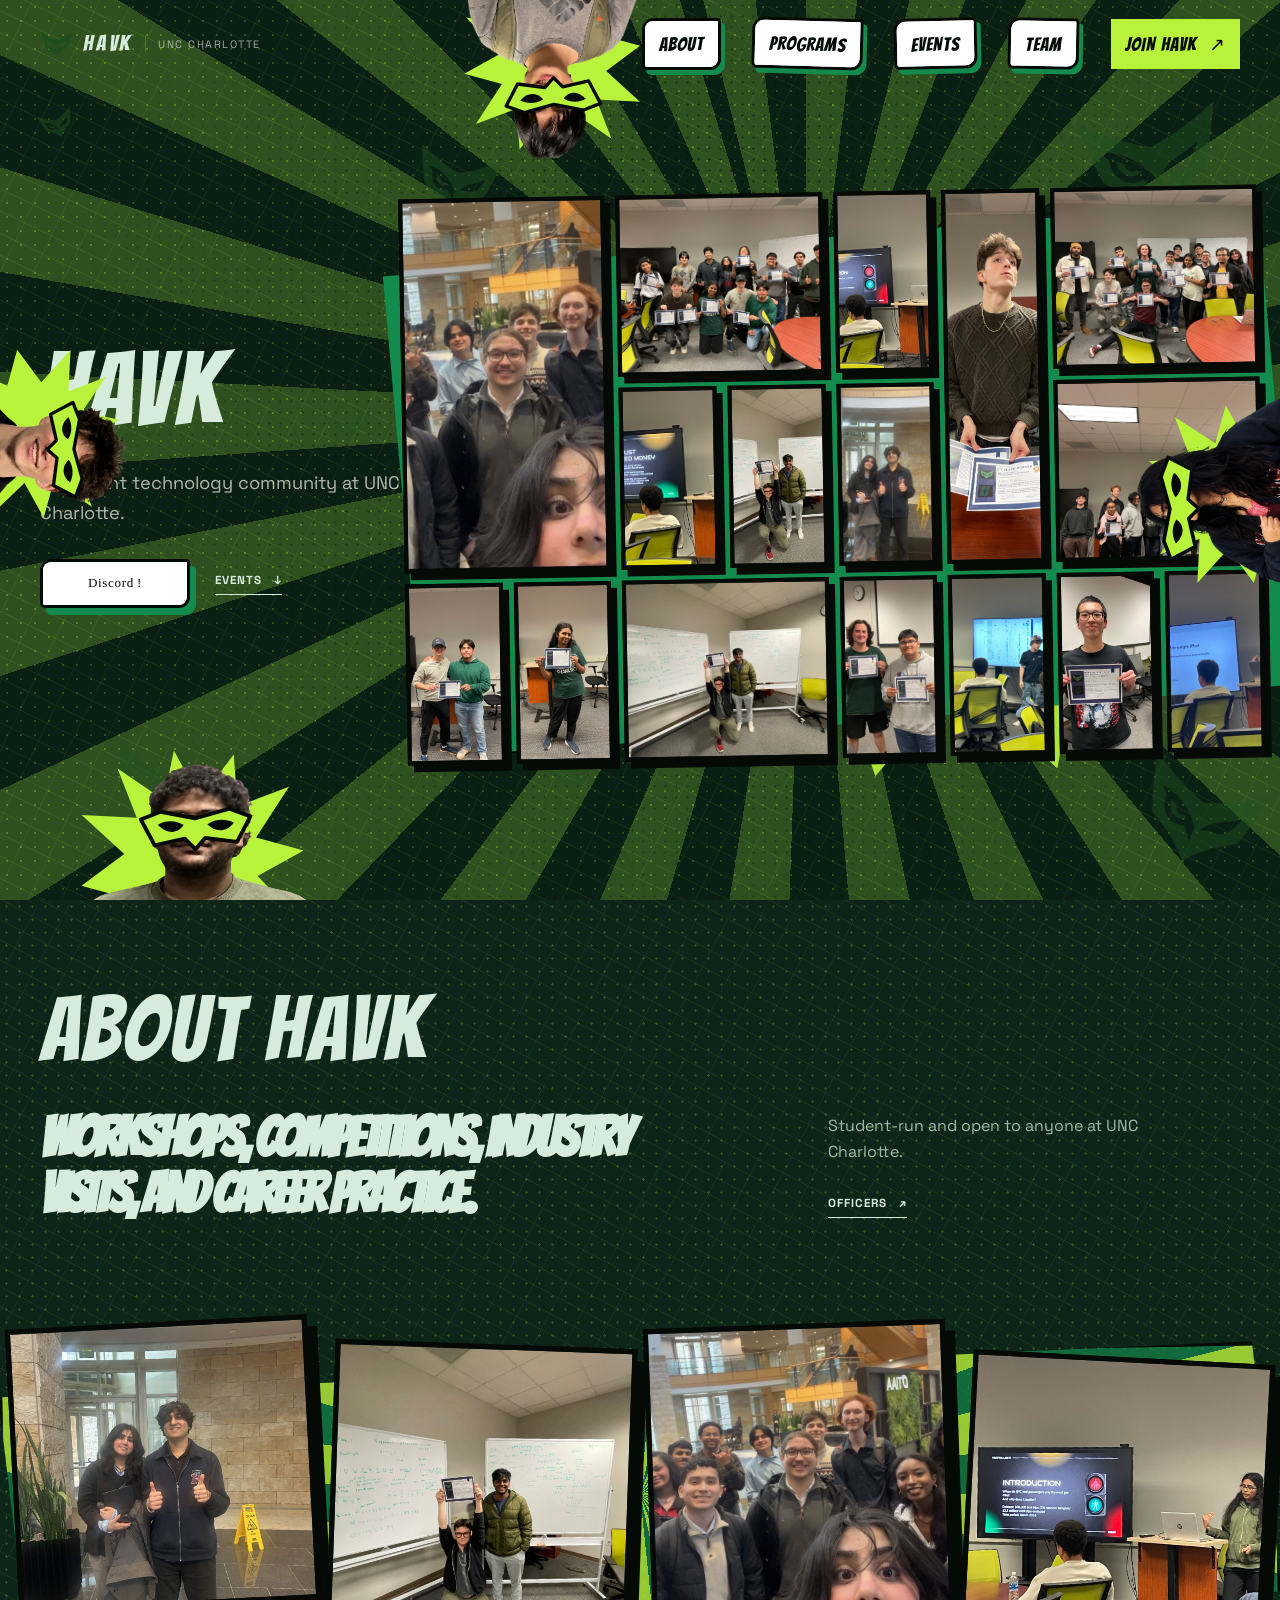
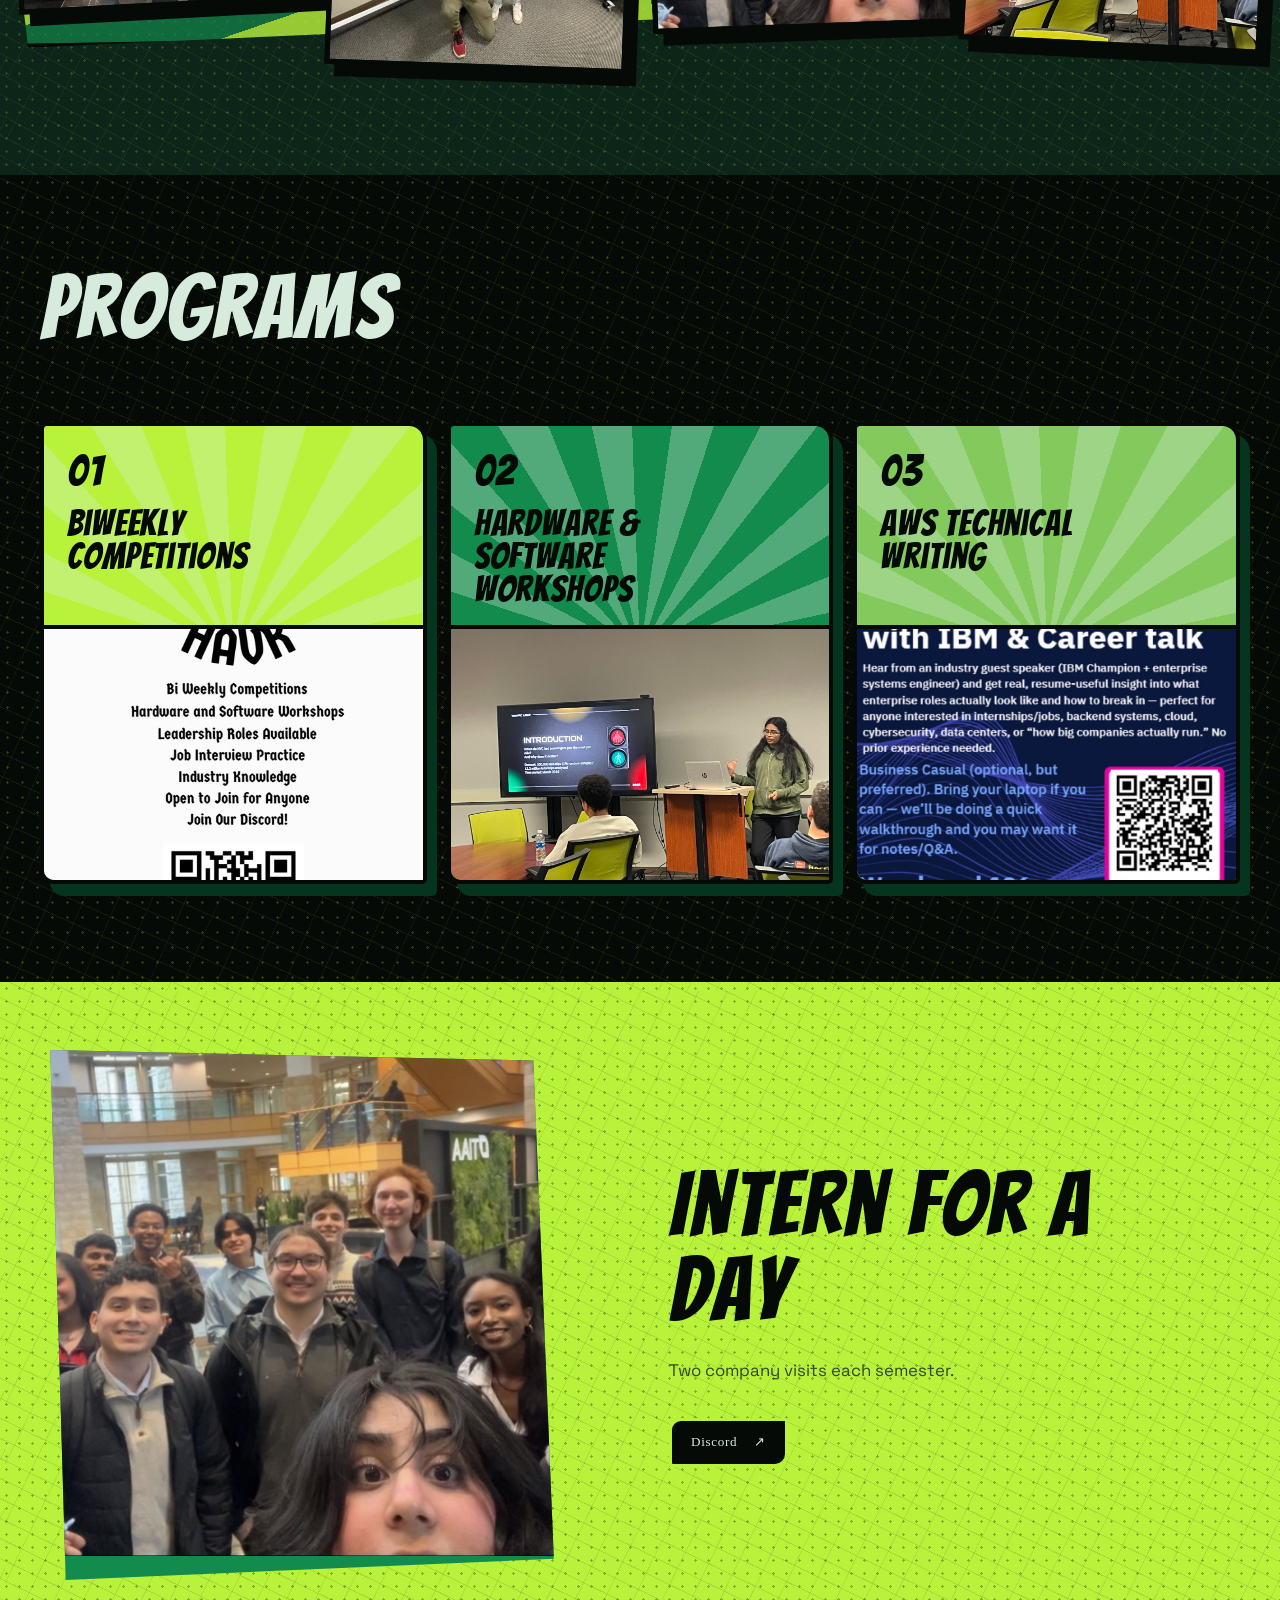
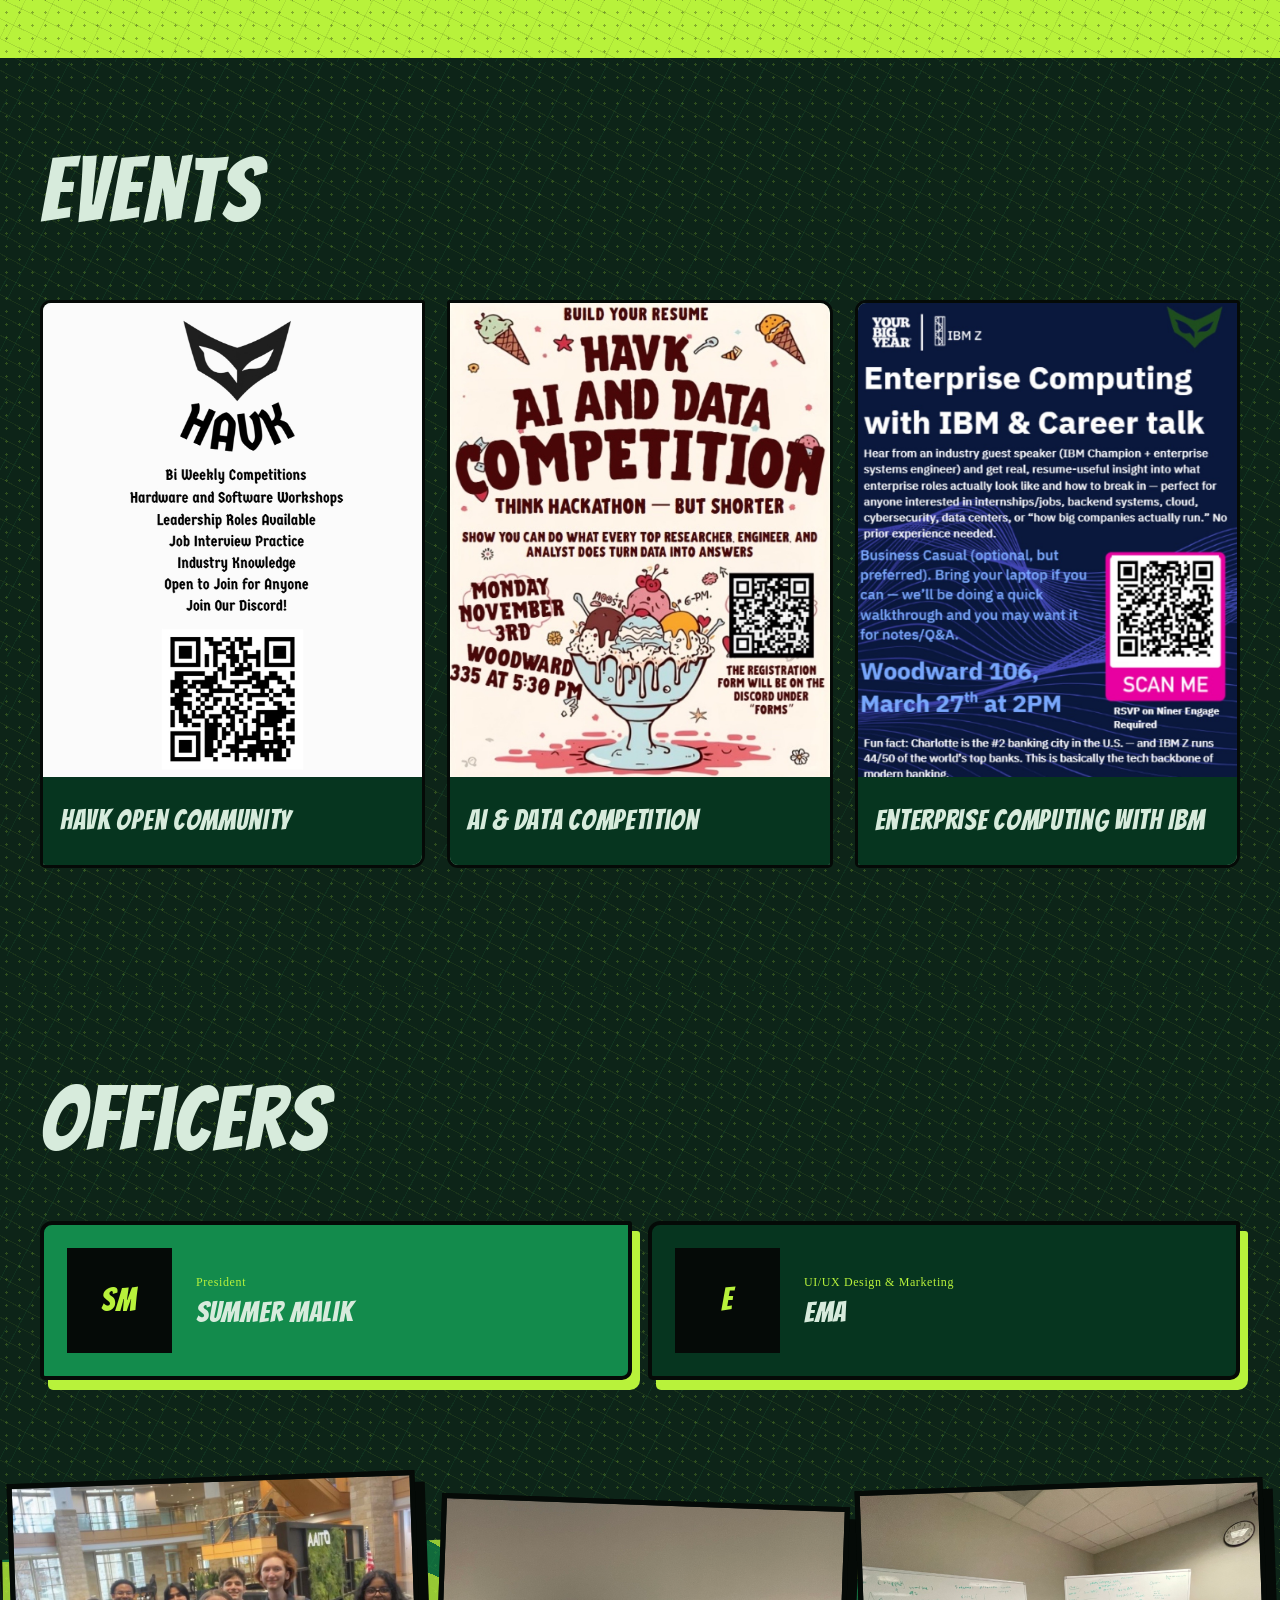
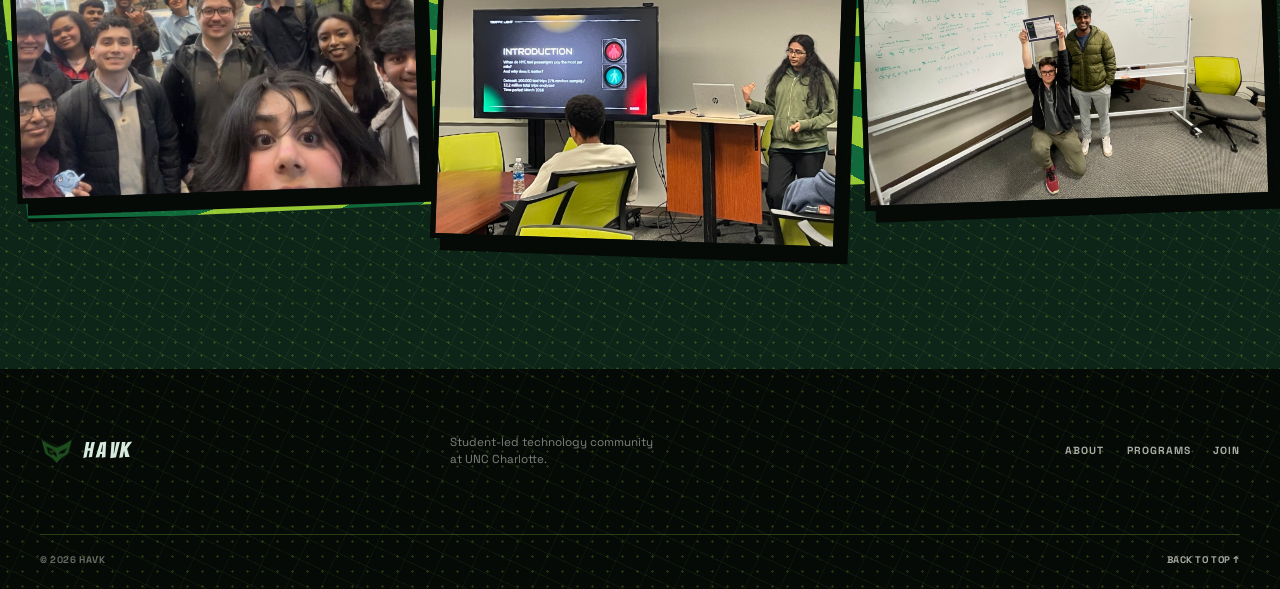
==== index.html @ ec428c15 "more styling" ====
<!doctype html>
<html lang="en">
  <head>
    <meta charset="utf-8" />
    <meta name="viewport" content="width=device-width, initial-scale=1" />
    <meta name="theme-color" content="#0a0d0b" />
    <meta http-equiv="Cache-Control" content="no-cache, no-store, must-revalidate" />
    <meta http-equiv="Pragma" content="no-cache" />
    <meta http-equiv="Expires" content="0" />
    <meta name="description" content="HAVK is a student-led technology community at UNC Charlotte." />
    <meta property="og:title" content="HAVK — UNC Charlotte" />
    <meta property="og:description" content="A student-run technology community at UNC Charlotte." />
    <meta property="og:type" content="website" />
    <title>HAVK — UNC Charlotte</title>
    <link rel="icon" type="image/png" href="assets/images/havk-mark.png" />
    <link rel="stylesheet" href="styles.css?v=20260805af" />
    <script defer src="script.js?v=20260805af"></script>
  </head>
  <body>
    <a class="skip-link" href="#main-content">Skip to content</a>

    <header class="site-header" id="top">
      <div class="shell nav-wrap">
        <a class="brand" href="#top" aria-label="HAVK home">
          <img class="brand__mark" src="assets/images/havk-mark.png" alt="" />
          <span class="brand__wordmark">HAVK</span>
          <span class="brand__school">UNC Charlotte</span>
        </a>
        <button class="menu-toggle" type="button" aria-expanded="false" aria-controls="site-nav">
          <span class="sr-only">Toggle menu</span>
          <span></span><span></span>
        </button>
        <nav class="site-nav" id="site-nav" aria-label="Primary navigation">
          <a href="#about"><span>About</span></a>
          <a href="#programs"><span>Programs</span></a>
          <a href="#field-notes"><span>Events</span></a>
          <a href="#team"><span>Team</span></a>
          <a class="nav-cta discord-link" href="https://discord.gg/rPMw3u7mkj" target="_blank" rel="noreferrer">Join HAVK <span aria-hidden="true">↗</span></a>
        </nav>
      </div>
    </header>

    <main id="main-content">
      <section class="hero section-dark">
        <div class="hero__grid" aria-hidden="true"></div>
        <div class="hero__marks" aria-hidden="true">
          <img src="assets/images/havk-mark.png" alt="" />
          <img src="assets/images/havk-mark.png" alt="" />
          <img src="assets/images/havk-mark.png" alt="" />
          <img src="assets/images/havk-mark.png" alt="" />
          <img src="assets/images/havk-mark.png" alt="" />
          <img src="assets/images/havk-mark.png" alt="" />
          <img src="assets/images/havk-mark.png" alt="" />
          <img src="assets/images/havk-mark.png" alt="" />
        </div>
        <div class="officer-peek" data-officer-peek>
          <button class="officer-peek__button" type="button" aria-expanded="false" aria-controls="cail-greeting">
            <span class="sr-only">Meet Cail</span>
            <img src="assets/officers/cail-cutout.png" alt="Cail peeking into the home page" />
            <svg class="officer-peek__mask" viewBox="0 0 180 72" aria-hidden="true">
              <path d="M5 18 36 7 89 19 143 6 175 19 153 58 104 50 88 67 72 50 25 59Z" />
              <path class="mask-eye" d="M31 27c13-7 29-6 40 2-8 12-25 15-40-2Z" />
              <path class="mask-eye" d="M108 29c12-8 29-8 41-1-12 15-30 14-41 1Z" />
            </svg>
          </button>
          <div class="officer-peek__bubble" id="cail-greeting" aria-hidden="true">
            <p>Hi im Cail<br /><strong>the Vice President</strong></p>
          </div>
        </div>
        <div class="officer-peek officer-peek--raymundo" data-officer-peek>
          <button class="officer-peek__button" type="button" aria-expanded="false" aria-controls="raymundo-greeting">
            <span class="sr-only">Meet Raymundo</span>
            <img src="assets/officers/raymundo-cutout.png" alt="Raymundo hanging upside down from the top of the home page" />
            <svg class="officer-peek__mask" viewBox="0 0 180 72" aria-hidden="true">
              <path d="M5 18 36 7 89 19 143 6 175 19 153 58 104 50 88 67 72 50 25 59Z" />
              <path class="mask-eye" d="M31 27c13-7 29-6 40 2-8 12-25 15-40-2Z" />
              <path class="mask-eye" d="M108 29c12-8 29-8 41-1-12 15-30 14-41 1Z" />
            </svg>
          </button>
          <div class="officer-peek__bubble" id="raymundo-greeting" aria-hidden="true">
            <p>Hi im Raymundo<br /><strong>the Treasurer</strong></p>
          </div>
        </div>
        <div class="officer-peek officer-peek--sanchin" data-officer-peek>
          <button class="officer-peek__button" type="button" aria-expanded="false" aria-controls="sanchin-greeting">
            <span class="sr-only">Meet Sanchin</span>
            <img src="assets/officers/sanchin-cutout.png" alt="Sanchin peeking up from the bottom of the home page" />
            <svg class="officer-peek__mask" viewBox="0 0 180 72" aria-hidden="true">
              <path d="M5 18 36 7 89 19 143 6 175 19 153 58 104 50 88 67 72 50 25 59Z" />
              <path class="mask-eye" d="M31 27c13-7 29-6 40 2-8 12-25 15-40-2Z" />
              <path class="mask-eye" d="M108 29c12-8 29-8 41-1-12 15-30 14-41 1Z" />
            </svg>
          </button>
          <div class="officer-peek__bubble" id="sanchin-greeting" aria-hidden="true">
            <p>Hi im Sanchin<br /><strong>the Executive Coordinator</strong></p>
          </div>
        </div>
        <div class="officer-peek officer-peek--summer" data-officer-peek>
          <button class="officer-peek__button" type="button" aria-expanded="false" aria-controls="summer-greeting">
            <span class="sr-only">Meet Summer</span>
            <img src="assets/officers/summer-cutout.png" alt="Summer peeking into the right side of the home page" />
            <svg class="officer-peek__mask" viewBox="0 0 180 72" aria-hidden="true">
              <path d="M5 18 36 7 89 19 143 6 175 19 153 58 104 50 88 67 72 50 25 59Z" />
              <path class="mask-eye" d="M31 27c13-7 29-6 40 2-8 12-25 15-40-2Z" />
              <path class="mask-eye" d="M108 29c12-8 29-8 41-1-12 15-30 14-41 1Z" />
            </svg>
          </button>
          <div class="officer-peek__bubble" id="summer-greeting" aria-hidden="true">
            <p>Hi im Summer<br /><strong>the President</strong></p>
          </div>
        </div>
        <div class="shell hero__inner">
          <div class="hero__copy reveal">
            <h1>HAVK</h1>
            <p class="hero__lede">A student technology community at UNC Charlotte.</p>
            <div class="hero__actions">
              <a class="button button--lime comic-discord discord-link" href="https://discord.gg/rPMw3u7mkj" target="_blank" rel="noreferrer">
                <img class="discord-impact" src="assets/ui/discord-impact.svg?v=20260805z" alt="" aria-hidden="true" />
                <span class="comic-discord__label">Discord</span><span class="comic-discord__bang" aria-hidden="true">!</span>
              </a>
              <a class="text-link text-link--light" href="#field-notes">Events <span aria-hidden="true">↓</span></a>
            </div>
          </div>
          <div class="hero__visual reveal reveal--delay">
            <div class="hero__collage">
              <figure class="collage-item"><img src="assets/images/community-lobby.jpg" alt="HAVK members gathered together in a campus lobby" /></figure>
              <figure class="collage-item"><img src="assets/images/event-winners.jpg" alt="HAVK competition winners holding their certificates" /></figure>
              <figure class="collage-item"><img src="assets/images/workshop-talk.jpg" alt="A HAVK member presenting to students in a workshop" /></figure>
              <figure class="collage-item"><img src="assets/images/event-award-cail.jpg" alt="A HAVK member holding a competition certificate" /></figure>
              <figure class="collage-item"><img src="assets/images/event-group-awards.jpg" alt="HAVK members celebrating with competition certificates" /></figure>
              <figure class="collage-item"><img src="assets/images/event-presentation.jpg" alt="A HAVK member giving a technical presentation" /></figure>
              <figure class="collage-item"><img src="assets/images/win-moment.jpg" alt="HAVK students celebrating after an activity" /></figure>
              <figure class="collage-item"><img src="assets/images/event-group-two.jpg" alt="HAVK members together after a competition" /></figure>
              <figure class="collage-item"><img src="assets/images/field-pair.jpg" alt="Two HAVK students together in a campus atrium" /></figure>
              <figure class="collage-item"><img src="assets/images/event-award-pair.jpg" alt="Two HAVK members holding an award" /></figure>
              <figure class="collage-item"><img src="assets/images/event-award-student.jpg" alt="A HAVK student holding a competition certificate" /></figure>
              <figure class="collage-item"><img src="assets/images/event-whiteboard-win.jpg" alt="HAVK members celebrating in front of workshop whiteboards" /></figure>
              <figure class="collage-item"><img src="assets/images/event-team-award.jpg" alt="Two HAVK members holding certificates" /></figure>
              <figure class="collage-item"><img src="assets/images/event-live-workshop.jpg" alt="A HAVK technical workshop in progress" /></figure>
              <figure class="collage-item"><img src="assets/images/event-certificate.jpg" alt="A HAVK member showing a competition certificate" /></figure>
              <figure class="collage-item"><img src="assets/images/event-lecture.jpg" alt="Students listening to a HAVK presentation" /></figure>
            </div>
          </div>
        </div>
      </section>

      <section class="about section-paper" id="about">
        <div class="shell">
          <div class="section-heading reveal">
            <h2>About HAVK</h2>
          </div>
          <div class="about__body">
            <div class="about__statement reveal">
              <p class="display-copy">Workshops, competitions, industry visits, and career practice.</p>
            </div>
            <div class="about__copy reveal reveal--delay">
              <p id="about-description">Student-run and open to anyone at UNC Charlotte.</p>
              <a class="text-link" href="#team">Officers <span aria-hidden="true">↗</span></a>
            </div>
          </div>
          <div class="section-collage section-collage--about">
            <figure><img src="assets/images/field-pair.jpg" alt="Two students together in a campus atrium" loading="lazy" /></figure>
            <figure><img src="assets/images/win-moment.jpg" alt="HAVK students celebrating after an activity" loading="lazy" /></figure>
            <figure><img src="assets/images/community-lobby.jpg" alt="HAVK members gathered together on campus" loading="lazy" /></figure>
            <figure><img src="assets/images/workshop-talk.jpg" alt="A HAVK member presenting during a workshop" loading="lazy" /></figure>
          </div>
        </div>
      </section>

      <section class="programs section-dark" id="programs">
        <div class="shell">
          <div class="programs__top reveal">
            <div>
              <h2>Programs</h2>
            </div>
          </div>
          <div class="program-list" id="program-list"></div>
        </div>
      </section>

      <section class="intern section-lime" id="intern-for-a-day">
        <div class="shell intern__grid">
          <div class="intern__image reveal">
            <img src="assets/images/community-lobby.jpg" alt="HAVK members gathered together in a campus lobby" loading="lazy" />
          </div>
          <div class="intern__copy reveal reveal--delay">
            <h2>Intern for a Day</h2>
            <p>Two company visits each semester.</p>
            <a class="button button--ink discord-link" href="https://discord.gg/rPMw3u7mkj" target="_blank" rel="noreferrer">Discord <span aria-hidden="true">↗</span></a>
          </div>
        </div>
      </section>

      <section class="field-notes section-paper" id="field-notes">
        <div class="shell">
          <div class="section-heading section-heading--split reveal">
            <div>
              <h2>Events</h2>
            </div>
          </div>
          <div class="event-scroller reveal" id="event-list" aria-live="polite"></div>
        </div>
      </section>

      <section class="team section-paper" id="team">
        <div class="shell">
          <div class="team__heading reveal">
            <div>
              <h2>Officers</h2>
            </div>
          </div>
          <div class="team-grid" id="team-grid"></div>
          <div class="section-collage section-collage--team">
            <figure><img src="assets/images/community-lobby.jpg" alt="HAVK members together on campus" loading="lazy" /></figure>
            <figure><img src="assets/images/workshop-talk.jpg" alt="A HAVK workshop presentation" loading="lazy" /></figure>
            <figure><img src="assets/images/win-moment.jpg" alt="HAVK students celebrating together" loading="lazy" /></figure>
          </div>
        </div>
      </section>

    </main>

    <footer class="site-footer">
      <div class="shell footer__top">
        <a class="brand brand--footer" href="#top" aria-label="HAVK home">
          <img class="brand__mark" src="assets/images/havk-mark.png" alt="" />
          <span class="brand__wordmark">HAVK</span>
        </a>
        <p>Student-led technology community<br />at UNC Charlotte.</p>
        <div class="footer__links">
          <a href="#about">About</a><a href="#programs">Programs</a><a class="discord-link" href="https://discord.gg/rPMw3u7mkj" target="_blank" rel="noreferrer">Join</a>
        </div>
      </div>
      <div class="shell footer__bottom"><span>© <span id="current-year"></span> HAVK</span><a href="#top">Back to top ↑</a></div>
    </footer>

    <noscript><div class="noscript-note">HAVK’s page needs JavaScript for the editable event and team content. Please enable it to see the full site.</div></noscript>
  </body>
</html>
---- styles.css ----
@import url('https://fonts.googleapis.com/css2?family=Bangers&family=Permanent+Marker&family=Space+Grotesk:wght@400;500;600;700&display=swap');

:root {
  --ink: #050a07;
  --ink-soft: #0b1710;
  --paper: #d7ebdc;
  --paper-deep: #79a989;
  --lime: #b8f23b;
  --lime-bright: #d5ff66;
  --coral: #38d677;
  --sky: #167647;
  --green: #138b4c;
  --green-deep: #06351f;
  --muted: #91af99;
  --line-dark: rgba(184, 242, 59, 0.22);
  --line-light: rgba(5, 10, 7, 0.34);
  --shell: min(1200px, calc(100% - 80px));
  --radius: 2px;
  --display: "Bangers", Impact, "Arial Black", sans-serif;
  --comic: "Permanent Marker", "Comic Sans MS", cursive;
  --body: "Space Grotesk", Inter, ui-sans-serif, system-ui, -apple-system, BlinkMacSystemFont, "Segoe UI", sans-serif;
}

* { box-sizing: border-box; }
html { scroll-behavior: smooth; }
body { margin: 0; background: var(--ink); color: var(--paper); font-family: var(--body); line-height: 1.5; overflow-x: hidden; }
body:has(dialog[open]) { overflow: hidden; }
img { display: block; max-width: 100%; }
a { color: inherit; text-decoration: none; }
button { color: inherit; font: inherit; }
.shell { width: var(--shell); max-width: 1200px; margin-inline: auto; }
.sr-only { position: absolute; width: 1px; height: 1px; padding: 0; margin: -1px; overflow: hidden; clip: rect(0, 0, 0, 0); white-space: nowrap; border: 0; }
.skip-link { position: fixed; left: 18px; top: -80px; z-index: 100; padding: 10px 14px; color: var(--ink); background: var(--lime); font-weight: 800; transition: top .2s ease; }
.skip-link:focus { top: 18px; }

.site-header { position: absolute; z-index: 10; inset: 0 0 auto; color: var(--paper); }
.nav-wrap { min-height: 88px; display: flex; align-items: center; justify-content: space-between; border-bottom: 0; }
.brand { display: inline-flex; align-items: center; gap: 10px; min-width: 220px; }
.brand__mark { width: 33px; height: 29px; object-fit: contain; }
.brand__wordmark { font: 400 1.35rem/1 var(--display); letter-spacing: .13em; }
.brand__school { margin-left: 3px; padding-left: 12px; border-left: 1px solid var(--line-dark); color: rgba(242, 240, 232, .65); font-size: .67rem; letter-spacing: .14em; text-transform: uppercase; }
.site-nav { display: flex; align-items: center; gap: 31px; font-family: var(--display); font-size: 1.18rem; font-weight: 400; letter-spacing: .055em; text-transform: uppercase; }
.site-nav a { position: relative; color: var(--ink); transition: transform .2s ease, background .2s ease; }
.site-nav a:not(.nav-cta) { isolation: isolate; overflow: visible; padding: 9px 14px 8px; border: 3px solid var(--ink); border-radius: 12px 4px 11px 5px; background: #fff; box-shadow: 4px 5px 0 var(--green); }
.site-nav a:not(.nav-cta)::before { position: absolute; z-index: 0; content: ""; width: 178px; aspect-ratio: 360 / 210; top: 50%; left: 50%; background: url("assets/ui/discord-impact.svg") center / contain no-repeat; opacity: 0; pointer-events: none; transform: translate(-50%, -50%) rotate(-4deg) scale(.52); transition: opacity .07s ease, transform .18s cubic-bezier(.12, .9, .18, 1.18); }
.site-nav a:not(.nav-cta)::after { position: absolute; z-index: 1; content: ""; inset: 0; border-radius: 8px 1px 9px 2px; background: #fff; transition: background .1s ease; }
.site-nav a:not(.nav-cta) > span { position: relative; z-index: 2; }
.site-nav a:nth-child(2) { transform: rotate(1.5deg); }
.site-nav a:nth-child(3) { transform: rotate(-1.3deg); }
.site-nav a:nth-child(4) { transform: rotate(1deg); }
.site-nav a:not(.nav-cta):hover, .site-nav a:not(.nav-cta):focus-visible { color: var(--ink); background: transparent; box-shadow: none; transform: translateY(-3px) rotate(-1deg); }
.site-nav a:not(.nav-cta):hover::before, .site-nav a:not(.nav-cta):focus-visible::before { opacity: 1; transform: translate(-50%, -50%) rotate(-1deg) scale(1); }
.site-nav a:not(.nav-cta):hover::after, .site-nav a:not(.nav-cta):focus-visible::after { background: #fff9d2; }
.nav-cta { display: inline-flex; gap: 12px; align-items: center; padding: 11px 14px !important; color: var(--ink) !important; background: var(--lime); }
.nav-cta:hover, .nav-cta:focus-visible { background: var(--lime-bright); }
.menu-toggle { display: none; border: 0; background: transparent; cursor: pointer; padding: 10px 0 10px 10px; }
.menu-toggle span:not(.sr-only) { display: block; width: 26px; height: 2px; margin: 6px 0; background: var(--paper); transition: transform .2s ease; }
.menu-toggle[aria-expanded="true"] span:nth-last-child(2) { transform: translateY(4px) rotate(45deg); }
.menu-toggle[aria-expanded="true"] span:last-child { transform: translateY(-4px) rotate(-45deg); }

.section-dark, .section-ink { color: var(--paper); background-color: var(--ink); background-image: repeating-linear-gradient(24deg, transparent 0 20px, rgba(184, 242, 59, .075) 20px 21px), repeating-linear-gradient(114deg, transparent 0 30px, rgba(184, 242, 59, .055) 30px 31px), radial-gradient(rgba(184, 242, 59, .22) 1.15px, transparent 1.3px); background-size: auto, auto, 15px 15px; }
.section-paper { color: var(--paper); background-color: #0d2418; background-image: repeating-linear-gradient(28deg, transparent 0 17px, rgba(184, 242, 59, .07) 17px 18px), repeating-linear-gradient(118deg, transparent 0 27px, rgba(56, 214, 119, .075) 27px 28px), radial-gradient(rgba(184, 242, 59, .2) 1.1px, transparent 1.25px); background-size: auto, auto, 13px 13px; background-position: 0 0, 7px 4px, 0 0; }
.section-lime { color: var(--ink); background-color: var(--lime); background-image: repeating-linear-gradient(26deg, transparent 0 17px, rgba(5, 10, 7, .105) 17px 18px), repeating-linear-gradient(116deg, transparent 0 25px, rgba(5, 10, 7, .08) 25px 26px), radial-gradient(rgba(5, 10, 7, .3) 1.1px, transparent 1.3px); background-size: auto, auto, 13px 13px; background-position: 0 0, 5px 9px, 0 0; }
.section-green { color: var(--paper); background-color: var(--green-deep); background-image: repeating-linear-gradient(22deg, transparent 0 19px, rgba(184, 242, 59, .08) 19px 20px), repeating-linear-gradient(112deg, transparent 0 29px, rgba(184, 242, 59, .06) 29px 30px), radial-gradient(rgba(184, 242, 59, .23) 1.1px, transparent 1.25px); background-size: auto, auto, 14px 14px; }
.eyebrow { display: flex; align-items: center; gap: 11px; margin: 0 0 24px; color: var(--lime); font-size: .67rem; font-weight: 850; letter-spacing: .15em; line-height: 1.2; text-transform: uppercase; }
.eyebrow { font-family: var(--comic); font-size: .78rem; font-weight: 400; letter-spacing: .05em; text-transform: none; }
.eyebrow--dark { color: var(--green); }
.eyebrow__line { display: block; width: 27px; height: 1px; background: currentColor; }
h1, h2, h3, p { margin-top: 0; }
h1, h2 { font-family: var(--display); font-weight: 400; letter-spacing: .025em; line-height: .94; }
h1 { max-width: 740px; margin-bottom: 30px; font-size: clamp(3.5rem, 8vw, 7.75rem); }
h2 { margin-bottom: 28px; font-size: clamp(3.1rem, 7vw, 6.4rem); }
h1 span, h1 em, h2 em { color: var(--lime); font-style: normal; }
.section-paper h2 em, .intern h2 em, .section-lime h2 em { color: var(--lime); }
.text-link { display: inline-flex; align-items: center; gap: 12px; border-bottom: 1px solid currentColor; padding-bottom: 4px; font-size: .73rem; font-weight: 850; letter-spacing: .085em; text-transform: uppercase; transition: gap .2s ease; }
.text-link:hover, .text-link:focus-visible { gap: 17px; }
.text-link--light { color: var(--paper); }
.button { display: inline-flex; align-items: center; justify-content: center; gap: 17px; min-height: 49px; padding: 0 19px; border: 3px solid var(--ink); border-radius: 12px 3px 13px 4px; font-family: var(--comic); font-size: .82rem; font-weight: 400; letter-spacing: .05em; text-transform: none; transition: transform .2s ease, background .2s ease, color .2s ease; }
.button:hover, .button:focus-visible { transform: translateY(-3px); }
.button--lime { color: var(--ink); background: var(--lime); }
.button--lime:hover, .button--lime:focus-visible { background: var(--lime-bright); }
.button--ink { border-color: var(--lime); color: var(--paper); background: var(--ink); }
.button--ink:hover, .button--ink:focus-visible { background: var(--green-deep); }
.comic-discord { position: relative; z-index: 0; min-width: 150px; gap: 5px; overflow: visible; border-radius: 12px 4px 11px 5px; background: #fff; box-shadow: 6px 7px 0 var(--green); isolation: isolate; }
.comic-discord::after { position: absolute; z-index: 1; content: ""; inset: 0; border-radius: 8px 1px 9px 2px; background: #fff; opacity: 1; transition: opacity .08s ease; }
.comic-discord:hover, .comic-discord:focus-visible { border-color: transparent; color: #fff25a; background: transparent; box-shadow: none; }
.comic-discord:hover::after, .comic-discord:focus-visible::after { opacity: 0; }
.comic-discord > span:not(.discord-impact) { position: relative; z-index: 2; transition: color .1s ease, text-shadow .1s ease, transform .16s ease; }
.comic-discord__label, .comic-discord__bang { font-family: inherit; font-size: inherit; letter-spacing: inherit; }
.comic-discord__bang { margin-left: -2px; }
.comic-discord:hover > span:not(.discord-impact), .comic-discord:focus-visible > span:not(.discord-impact) { color: #fff25a; text-shadow: 3px 2px 0 #31dce9, -3px -2px 0 #ff3f9e, 1px 1px 0 #07100a; transform: rotate(-2deg) scale(1.08); -webkit-text-stroke: .45px #07100a; }
.comic-discord:hover .comic-discord__label, .comic-discord:focus-visible .comic-discord__label { position: absolute; z-index: 3; width: max-content; top: 50%; left: 50%; font-family: var(--display); font-size: 4rem; letter-spacing: .015em; line-height: .7; text-shadow: 7px 5px 0 #31dce9, -7px -5px 0 #ff3f9e, 4px 4px 0 #07100a; transform: translate(-50%, -50%) rotate(-3deg); -webkit-text-stroke: 1.25px #07100a; }
.comic-discord:hover .comic-discord__label::after, .comic-discord:focus-visible .comic-discord__label::after { content: "!"; }
.hero .comic-discord:hover .comic-discord__label, .hero .comic-discord:focus-visible .comic-discord__label { font-size: 7rem; }
.comic-discord:hover .comic-discord__bang, .comic-discord:focus-visible .comic-discord__bang { opacity: 0; transform: none; }
.discord-impact { position: absolute; z-index: 0; width: 326px; max-width: none; height: auto; top: 50%; left: 50%; opacity: 0; pointer-events: none; transform: translate(-50%, -50%) rotate(-3deg) scale(.58); transition: opacity .07s ease, transform .22s cubic-bezier(.12, .9, .18, 1.18); }
.comic-discord:hover .discord-impact, .comic-discord:focus-visible .discord-impact { opacity: 1; transform: translate(-50%, -50%) rotate(-1deg) scale(1); }

.comic-bubble { position: relative; display: inline-flex; flex-direction: column; gap: 2px; padding: 19px 24px 21px; border: 4px solid var(--ink); border-radius: 48% 52% 47% 53%; color: var(--ink); background: var(--lime); box-shadow: 7px 8px 0 var(--ink); font-family: var(--display); line-height: .92; transform: rotate(5deg); }
.comic-bubble::before { position: absolute; content: ""; inset: 5px; border: 1px solid rgba(10, 13, 11, .22); border-radius: inherit; pointer-events: none; }
.comic-bubble::after { position: absolute; content: ""; width: 23px; height: 24px; bottom: -14px; left: 28px; border-right: 4px solid var(--ink); border-bottom: 4px solid var(--ink); background: var(--lime); transform: skew(-16deg) rotate(35deg); }
.comic-bubble span { position: relative; z-index: 1; font-size: .78rem; letter-spacing: .035em; }
.comic-bubble strong { position: relative; z-index: 1; color: var(--coral); font-size: 1.65rem; letter-spacing: .035em; }
.comic-bubble--hero { position: absolute; z-index: 4; right: 3%; bottom: 61px; width: 182px; animation: bubble-float 5.4s ease-in-out infinite; }
.comic-bubble--hero strong { color: var(--coral); }
.comic-bubble--small { margin: 0 0 28px; padding: 13px 19px 17px; border-width: 3px; box-shadow: 5px 6px 0 var(--ink); transform: rotate(-4deg); }
.comic-bubble--small::after { width: 16px; height: 17px; border-width: 3px; bottom: -11px; left: 22px; }
.comic-bubble--small span { font-family: var(--comic); font-size: .72rem; letter-spacing: .03em; }
.comic-bubble--small strong { font-size: 1.32rem; }
.comic-bubble--join { margin: 9px 0 0 20px; padding: 13px 22px 16px; border-width: 3px; box-shadow: 5px 6px 0 var(--lime); transform: rotate(-6deg); animation: bubble-float-small 4.8s ease-in-out 1s infinite; }
.comic-bubble--join::after { width: 17px; height: 18px; border-width: 3px; bottom: -11px; left: 28px; }
.comic-bubble--join span { font-family: var(--comic); font-size: .7rem; }
.comic-bubble--join strong { color: var(--ink); font-size: 1.4rem; }
@keyframes bubble-float { 0%, 100% { transform: rotate(5deg) translateY(0); } 50% { transform: rotate(2deg) translateY(-6px); } }
@keyframes bubble-float-small { 0%, 100% { transform: rotate(-6deg) translateY(0); } 50% { transform: rotate(-2deg) translateY(-5px); } }

.hero { position: relative; min-height: min(900px, 100vh); padding: 150px 0 78px; overflow: hidden; background-color: #0c2718; background-image: repeating-conic-gradient(from -14deg at 63% 46%, rgba(184, 242, 59, .2) 0 7deg, rgba(5, 10, 7, .26) 7deg 14deg), repeating-linear-gradient(26deg, transparent 0 19px, rgba(184, 242, 59, .09) 19px 20px), repeating-linear-gradient(116deg, transparent 0 29px, rgba(184, 242, 59, .065) 29px 30px), radial-gradient(rgba(184, 242, 59, .3) 1.1px, transparent 1.3px); background-size: auto, auto, auto, 14px 14px; }
.hero__grid { position: absolute; inset: 0; opacity: .78; background-image: repeating-linear-gradient(63deg, transparent 0 33px, rgba(5, 10, 7, .2) 33px 34px), radial-gradient(rgba(5, 10, 7, .76) 1.1px, transparent 1.3px); background-size: auto, 11px 11px; mask-image: radial-gradient(circle at 55% 45%, black, transparent 82%); }
.hero__marks { position: absolute; z-index: 0; inset: 0; overflow: hidden; pointer-events: none; }
.hero__marks img { position: absolute; width: 70px; opacity: .48; }
.hero__marks img:nth-child(1) { width: 38px; top: 12%; left: 3%; transform: rotate(-18deg); }
.hero__marks img:nth-child(2) { width: 92px; top: 16%; left: 32%; transform: rotate(12deg); }
.hero__marks img:nth-child(3) { width: 154px; top: 11%; right: 4%; transform: rotate(-9deg); }
.hero__marks img:nth-child(4) { width: 116px; bottom: 7%; left: 8%; transform: rotate(16deg); }
.hero__marks img:nth-child(5) { width: 47px; bottom: 12%; left: 43%; transform: rotate(-24deg); }
.hero__marks img:nth-child(6) { width: 79px; right: 32%; bottom: 15%; transform: rotate(8deg); }
.hero__marks img:nth-child(7) { width: 137px; right: 1%; bottom: 3%; transform: rotate(21deg); }
.hero__marks img:nth-child(8) { width: 31px; top: 46%; left: 26%; transform: rotate(-7deg); }
.hero::after { position: absolute; content: ""; width: min(49vw, 720px); height: min(44vw, 640px); right: 2%; top: 24%; background: var(--lime); clip-path: polygon(50% 0, 59% 18%, 75% 5%, 74% 25%, 96% 24%, 80% 42%, 100% 52%, 80% 62%, 92% 82%, 70% 77%, 64% 100%, 50% 82%, 35% 98%, 31% 78%, 7% 84%, 19% 63%, 0 54%, 20% 42%, 5% 23%, 28% 25%, 25% 4%, 42% 18%); opacity: .92; transform: rotate(-6deg); filter: drop-shadow(10px 12px 0 var(--ink)); pointer-events: none; }
.hero__inner { position: relative; z-index: 1; display: grid; grid-template-columns: minmax(310px, .72fr) minmax(540px, 1.28fr); align-items: center; gap: 0; }
.hero__copy { position: relative; z-index: 12; }
.hero__lede { max-width: 470px; margin-bottom: 32px; color: rgba(242, 240, 232, .72); font-size: clamp(1rem, 1.55vw, 1.14rem); line-height: 1.6; }
.hero__actions { display: flex; align-items: center; flex-wrap: wrap; gap: 25px; }
.hero__signals { display: flex; gap: 18px; margin-top: 48px; color: rgba(242, 240, 232, .42); font-size: .63rem; font-weight: 800; letter-spacing: .16em; text-transform: uppercase; }
.hero__signals span::before { content: "/"; margin-right: 18px; color: var(--lime); }
.hero__signals span:first-child::before { display: none; }
.hero__visual { position: relative; min-height: 650px; width: calc(100% + max(90px, (100vw - 1200px) / 2)); margin-left: -9%; margin-right: calc(-1 * max(90px, (100vw - 1200px) / 2)); }
.hero__collage { position: relative; display: grid; grid-template-columns: repeat(8, minmax(0, 1fr)); grid-template-rows: repeat(3, minmax(0, 1fr)); grid-auto-flow: dense; gap: 11px; width: 100%; height: 650px; padding: 42px 0; isolation: isolate; transform: rotate(-1deg); }
.hero__collage::before { position: absolute; z-index: -1; content: ""; width: calc(100% + 36px); height: 78%; left: -18px; top: 11%; border: 5px solid var(--ink); background: var(--green); box-shadow: 13px 15px 0 var(--ink); clip-path: polygon(1% 6%, 98% 0, 100% 94%, 3% 100%); transform: rotate(-2deg); }
.hero__collage::after { display: none; }
.collage-item { position: relative; width: 100%; min-width: 0; min-height: 0; height: auto; margin: 0; overflow: hidden; border: 4px solid var(--ink); background: var(--ink); box-shadow: 6px 7px 0 var(--ink); transition: translate .2s ease, box-shadow .2s ease; }
.collage-item img { width: 100%; height: 100%; object-fit: cover; }
.collage-item:nth-child(1) { grid-column: span 2; grid-row: span 2; }
.collage-item:nth-child(2), .collage-item:nth-child(5), .collage-item:nth-child(8), .collage-item:nth-child(12) { grid-column: span 2; }
.collage-item:nth-child(4) { grid-row: span 2; }
.collage-item:nth-child(3n + 2) { box-shadow: 6px 7px 0 var(--ink); }
.collage-item:hover { translate: 0 -6px; box-shadow: 8px 10px 0 var(--ink); }
.hero__orb { position: absolute; z-index: 0; top: 7px; right: -2%; width: min(100%, 490px); aspect-ratio: 1; overflow: hidden; border-radius: 50%; background: #030504; box-shadow: 0 0 0 1px rgba(184, 242, 59, .5), 22px 27px 0 rgba(184, 242, 59, .11); }
.hero__orb::after { position: absolute; content: ""; inset: 10px; border: 1px dashed rgba(184, 242, 59, .44); border-radius: 50%; pointer-events: none; }
.hero__orb img { width: 100%; height: 100%; object-fit: cover; }
.hero__logo-sticker { position: absolute; z-index: 4; top: 42px; left: -13px; width: 175px; aspect-ratio: 1; overflow: visible; border: 5px solid var(--ink); border-radius: 50%; background: var(--paper); box-shadow: 10px 12px 0 var(--coral); transform: rotate(-11deg); animation: logo-bob 4.2s ease-in-out infinite; }
.hero__logo-sticker::before { position: absolute; content: ""; inset: -13px; border: 2px dashed var(--lime); border-radius: 48% 52% 46% 54%; transform: rotate(9deg); }
.hero__logo-sticker img { width: 100%; height: 100%; padding: 31px; object-fit: contain; border-radius: inherit; }
.hero__logo-sticker span { position: absolute; z-index: 2; right: -28px; top: 12px; padding: 8px 11px; color: var(--paper); background: var(--green); font: 400 1.25rem/1 var(--display); letter-spacing: .05em; transform: rotate(13deg); }
.hero__photo-cutout { position: absolute; z-index: 2; bottom: 36px; left: -27px; width: 218px; aspect-ratio: 1; overflow: hidden; border: 8px solid var(--paper); border-radius: 50% 47% 51% 42%; box-shadow: 15px 15px 0 var(--green); transform: rotate(-9deg); }
.hero__photo-cutout::after { position: absolute; content: ""; inset: 0; background: linear-gradient(180deg, transparent 57%, rgba(10, 13, 11, .6)); }
.hero__photo-cutout img { width: 100%; height: 100%; object-fit: cover; }
.hero__photo-cutout span { position: absolute; z-index: 1; right: 14px; bottom: 13px; color: var(--lime); font-size: .55rem; font-weight: 850; letter-spacing: .12em; text-transform: uppercase; }
.hero__scribble { position: absolute; z-index: 3; top: 4px; left: 4px; color: var(--lime); font-size: 3.3rem; line-height: 1; transform: rotate(14deg); }
.hero__orb { animation: orb-float 6s ease-in-out infinite; }
.hero__photo-cutout { animation: cutout-float 5s ease-in-out 1s infinite; }
.hero__badge { animation: badge-wiggle 4.2s ease-in-out infinite; }
.hero__scribble { animation: scribble-spin 7s ease-in-out infinite; }
@keyframes orb-float { 0%, 100% { transform: translateY(0) rotate(0); } 50% { transform: translateY(-12px) rotate(1.5deg); } }
@keyframes cutout-float { 0%, 100% { transform: rotate(-9deg) translateY(0); } 50% { transform: rotate(-6deg) translateY(-8px); } }
@keyframes badge-wiggle { 0%, 88%, 100% { transform: rotate(-16deg); } 92% { transform: rotate(-10deg) scale(1.08); } 96% { transform: rotate(-19deg) scale(.98); } }
@keyframes scribble-spin { 0%, 84%, 100% { transform: rotate(14deg) scale(1); } 90% { transform: rotate(24deg) scale(1.16); } }
@keyframes logo-bob { 0%, 100% { transform: rotate(-11deg) translateY(0); } 50% { transform: rotate(-6deg) translateY(-10px); } }
.hero__photo-frame { position: absolute; z-index: 1; top: 13px; right: 4%; width: min(100%, 475px); aspect-ratio: 4 / 5; padding: 14px 14px 48px; background: var(--paper); transform: rotate(3.4deg); box-shadow: 28px 34px 0 rgba(0, 0, 0, .2); }
.hero__photo-frame::before { position: absolute; content: ""; inset: -1px; border: 1px solid rgba(184, 242, 59, .5); transform: translate(11px, 11px); pointer-events: none; }
.hero__photo-frame img { width: 100%; height: 100%; object-fit: cover; }
.hero__photo-note { position: absolute; right: 16px; bottom: 15px; color: var(--ink); font: 600 .57rem/1 var(--body); letter-spacing: .08em; text-transform: uppercase; }
.hero__badge { position: absolute; z-index: 2; left: -22px; bottom: 54px; display: flex; align-items: center; gap: 10px; width: 112px; height: 112px; padding: 16px; border-radius: 50%; color: var(--ink); background: var(--lime); font: 900 .93rem/1 var(--display); transform: rotate(-16deg); }
.hero__badge img { width: 35px; height: 31px; object-fit: contain; }
.hero__stamp { position: absolute; z-index: 2; right: -5px; bottom: 23px; color: var(--lime); font: 900 1.05rem/1 var(--display); letter-spacing: -.06em; text-align: right; text-transform: uppercase; transform: rotate(-7deg); }
.hero__stamp strong { color: var(--paper); font-size: 2.7rem; }
.comic-burst { display: flex; align-items: center; justify-content: center; width: 92px; height: 92px; color: var(--ink); background: var(--coral); clip-path: polygon(50% 0, 61% 19%, 80% 7%, 79% 29%, 100% 31%, 83% 47%, 98% 63%, 76% 67%, 79% 90%, 59% 79%, 49% 100%, 39% 80%, 18% 91%, 22% 68%, 0 63%, 16% 47%, 0 30%, 22% 28%, 19% 7%, 40% 18%); font: 400 1.35rem/1 var(--display); letter-spacing: .04em; text-align: center; }
.comic-burst--hero { position: absolute; z-index: 5; top: 12px; right: -32px; transform: rotate(13deg); animation: burst-pop 3.7s ease-in-out infinite; }
@keyframes burst-pop { 0%, 86%, 100% { transform: rotate(13deg) scale(1); } 91% { transform: rotate(6deg) scale(1.13); } 96% { transform: rotate(16deg) scale(.96); } }
.hero__scroll { position: absolute; z-index: 2; bottom: 30px; left: max(40px, calc((100% - 1200px) / 2)); display: flex; align-items: center; gap: 11px; color: rgba(242, 240, 232, .5); font-size: .62rem; font-weight: 800; letter-spacing: .13em; text-transform: uppercase; }
.hero__scroll span { display: block; width: 39px; height: 1px; background: var(--lime); }

.about { padding: 88px 0 82px; }
.about__body { display: grid; grid-template-columns: minmax(0, 1.24fr) minmax(260px, .76fr); align-items: end; gap: 9vw; margin: 38px 0 20px; }
.display-copy { max-width: 760px; margin: 0; font: 900 clamp(2rem, 4.4vw, 4.45rem)/.99 var(--display); letter-spacing: -.07em; }
.display-copy span { color: var(--green); }
.about__copy { max-width: 350px; padding-bottom: 4px; }
.about__copy p { margin-bottom: 25px; color: rgba(215, 235, 220, .74); font-size: 1rem; line-height: 1.62; }
.section-collage { position: relative; display: grid; align-items: center; gap: 16px; width: min(1440px, calc(100vw - 24px)); min-height: 390px; margin: 62px 0 8px 50%; padding: 38px 0; transform: translateX(-50%); isolation: isolate; }
.section-collage--about { grid-template-columns: repeat(4, minmax(0, 1fr)); }
.section-collage--team { grid-template-columns: repeat(3, minmax(0, 1fr)); }
.section-collage::before { position: absolute; z-index: -1; content: ""; inset: 17% -12px 12%; border: 4px solid var(--ink); background: repeating-conic-gradient(from 7deg at 50% 50%, rgba(184, 242, 59, .8) 0 7deg, rgba(19, 139, 76, .68) 7deg 14deg); clip-path: polygon(0 12%, 98% 0, 100% 88%, 2% 100%); transform: rotate(-1deg); }
.section-collage figure { position: relative; z-index: 1; width: 100%; height: 300px; margin: 0; overflow: hidden; border: 5px solid var(--ink); background: var(--ink); box-shadow: 10px 12px 0 var(--ink); transition: translate .2s ease, box-shadow .2s ease; }
.section-collage figure:hover { translate: 0 -9px; box-shadow: 12px 14px 0 var(--ink); }
.section-collage img { width: 100%; height: 100%; object-fit: cover; }
.section-collage--about figure:nth-child(1) { height: 285px; transform: translateY(-20px) rotate(-3deg); }
.section-collage--about figure:nth-child(2) { height: 325px; transform: translateY(22px) rotate(2deg); }
.section-collage--about figure:nth-child(3) { height: 305px; transform: translateY(-8px) rotate(-2deg); }
.section-collage--about figure:nth-child(4) { height: 290px; transform: translateY(18px) rotate(3deg); }
.section-collage--team figure:nth-child(1) { height: 320px; transform: translateY(-15px) rotate(-2deg); }
.section-collage--team figure:nth-child(2) { height: 345px; transform: translateY(20px) rotate(2deg); }
.section-collage--team figure:nth-child(3) { height: 320px; transform: translateY(-8px) rotate(-2deg); }
.stat-row { display: grid; grid-template-columns: repeat(3, 1fr); border-top: 1px solid var(--line-light); }
.stat { padding: 25px 25px 0 0; border-right: 1px solid var(--line-light); }
.stat:not(:first-child) { padding-left: 25px; }
.stat:last-child { border-right: 0; }
.stat strong { display: block; margin-bottom: 10px; color: var(--green); font: 900 clamp(2rem, 3vw, 3.4rem)/1 var(--display); letter-spacing: -.08em; }
.stat span { display: block; max-width: 165px; color: var(--muted); font-size: .73rem; font-weight: 700; line-height: 1.45; }

.programs { padding: 91px 0 98px; }
.programs__top { display: grid; grid-template-columns: minmax(0, 1fr) minmax(250px, .55fr); gap: 8vw; align-items: end; margin-bottom: 72px; }
.programs__top h2 { margin-bottom: 0; }
.programs__intro { max-width: 330px; margin: 0 0 5px; color: rgba(242, 240, 232, .61); font-size: .98rem; line-height: 1.65; }
.programs__top { position: relative; }
.program-list { display: grid; grid-template-columns: repeat(3, minmax(0, 1fr)); gap: 20px; border: 0; }
.program { position: relative; display: flex; flex-direction: column; align-items: flex-start; gap: 14px; min-height: 450px; padding: 24px 23px 274px; overflow: hidden; border: 4px solid var(--ink); border-radius: 7px 18px 5px 14px; color: var(--ink); background: var(--lime); box-shadow: 10px 12px 0 var(--green-deep); transition: transform .25s ease, box-shadow .25s ease; }
.program:nth-child(2) { background: var(--green); transform: translateY(13px) rotate(1.8deg); }
.program:nth-child(3) { background: #83c95c; transform: translateY(-8px) rotate(-1.6deg); }
.program::before { position: absolute; content: ""; z-index: 0; inset: -30%; width: 160%; background: repeating-conic-gradient(from -12deg at 50% 50%, rgba(215, 235, 220, .32) 0 10deg, transparent 10deg 20deg); transition: transform .4s ease; }
.program > * { position: relative; z-index: 1; }
.program:hover, .program:focus-within { transform: translateY(-9px) rotate(-1deg); box-shadow: 15px 18px 0 var(--green-deep); }
.program:hover::before, .program:focus-within::before { transform: rotate(8deg) scale(1.1); }
.program__number { color: var(--ink); font: 400 2.7rem/1 var(--display); letter-spacing: .04em; }
.program__kicker { margin: 0 0 7px; color: var(--ink); font-family: var(--comic); font-size: .78rem; font-weight: 400; letter-spacing: .05em; text-transform: none; }
.program h3 { max-width: 250px; margin: 0; color: var(--ink); font: 400 clamp(1.9rem, 2.8vw, 2.65rem)/.92 var(--display); letter-spacing: .025em; }
.program__image { position: absolute; z-index: 2; right: 0; bottom: 0; left: 0; height: 255px; margin: 0; overflow: hidden; border-top: 4px solid var(--ink); background: var(--ink); }
.program__image img { width: 100%; height: 100%; object-fit: cover; }
.program__body { max-width: 385px; margin: 0; color: rgba(242, 240, 232, .62); font-size: .88rem; line-height: 1.55; }
.program__tag { margin-top: auto; padding: 8px 10px; border: 3px dashed var(--ink); border-radius: 11px 3px 10px 4px; color: var(--ink); font-family: var(--comic); font-size: .72rem; font-weight: 400; letter-spacing: .04em; }

.intern { padding: 68px 0 78px; }
.intern__grid { display: grid; grid-template-columns: minmax(320px, .9fr) minmax(0, 1fr); gap: 9vw; align-items: center; }
.intern__image { position: relative; min-height: 530px; padding: 0; background: var(--green); clip-path: polygon(2% 0, 96% 2%, 100% 96%, 5% 100%); transform: rotate(-2deg); }
.intern__image > img:first-child { width: 100%; height: 100%; min-height: 506px; object-fit: cover; }
.intern__image-label { position: absolute; bottom: -28px; right: -37px; display: flex; flex-direction: column; width: 185px; padding: 17px; color: var(--lime); background: var(--ink); transform: rotate(7deg); }
.intern__image-label span { margin-bottom: 13px; font-size: .57rem; font-weight: 850; letter-spacing: .14em; text-transform: uppercase; }
.intern__image-label strong { font: 900 1.58rem/.93 var(--display); letter-spacing: -.06em; }
.intern__copy { max-width: 530px; padding: 20px 0; }
.intern__copy h2 { margin-bottom: 25px; }
.intern__copy > p:not(.eyebrow) { max-width: 475px; margin-bottom: 33px; color: rgba(17, 22, 36, .78); font-size: 1.05rem; line-height: 1.65; }
.mini-stats { display: flex; gap: 27px; margin-bottom: 34px; padding: 18px 0 17px; border-top: 1px solid rgba(9, 59, 38, .35); border-bottom: 1px solid rgba(9, 59, 38, .35); }
.mini-stats div { display: flex; flex-direction: column; gap: 5px; }
.mini-stats strong { color: var(--green-deep); font: 900 1.5rem/1 var(--display); letter-spacing: -.06em; }
.mini-stats span { color: #365543; font-size: .62rem; font-weight: 800; letter-spacing: .08em; text-transform: uppercase; }

.field-notes { padding: 91px 0 98px; overflow: hidden; }
.section-heading--split, .team__heading { display: flex; align-items: end; justify-content: space-between; gap: 8vw; margin-bottom: 67px; }
.section-heading--split h2, .team__heading h2 { margin-bottom: 0; }
.section-heading--split > p { max-width: 325px; margin: 0 0 6px; color: rgba(215, 235, 220, .7); font-size: .96rem; line-height: 1.6; }
.event-scroller { display: grid; grid-template-columns: repeat(3, minmax(0, 1fr)); gap: 22px; padding-bottom: 21px; }
.event-card { display: flex; flex-direction: column; min-height: 455px; overflow: hidden; border: 3px solid var(--ink); background: var(--paper-deep); border-radius: 11px 3px 13px 5px; transition: transform .3s ease, box-shadow .3s ease; }
.event-card:nth-child(2n) { border-radius: 3px 13px 5px 11px; transform: rotate(1deg); }
.event-card:nth-child(3n) { transform: rotate(-.8deg); }
.event-card:hover, .event-card:focus-within { transform: translateY(-8px) rotate(0); box-shadow: 12px 15px 0 var(--lime); }
.event-card__image { position: relative; aspect-ratio: 4 / 5; overflow: hidden; background: var(--green-deep); }
.event-card__image, .gallery-item__button { display: block; width: 100%; padding: 0; border: 0; border-radius: 0; color: inherit; font: inherit; text-align: left; }
.event-card__image img { width: 100%; height: 100%; object-fit: cover; transition: transform .5s ease; }
.event-card:hover .event-card__image img { transform: scale(1.045); }
.event-card__meta { position: absolute; top: 12px; left: 12px; padding: 7px 9px; color: var(--ink); background: var(--lime); border: 2px solid var(--ink); border-radius: 9px 3px 8px 4px; font-family: var(--comic); font-size: .73rem; font-weight: 400; letter-spacing: .04em; text-transform: none; transform: rotate(-4deg); }
.event-card__body { display: flex; flex: 1; flex-direction: column; justify-content: center; min-height: 88px; padding: 17px; background: var(--green-deep); }
.event-card__type { margin: 0 0 10px; color: var(--green); font-family: var(--comic); font-size: .75rem; font-weight: 400; letter-spacing: .05em; text-transform: none; }
.event-card h3 { margin: 0; color: var(--paper); font: 400 1.72rem/.97 var(--display); letter-spacing: .025em; }
.event-card__body > p:not(.event-card__type) { margin-bottom: 16px; color: #5a6258; font-size: .79rem; line-height: 1.48; }
.event-card__foot { display: flex; align-items: center; justify-content: space-between; gap: 10px; margin-top: auto; padding-top: 13px; border-top: 1px solid var(--line-light); color: var(--muted); font-size: .6rem; font-weight: 800; letter-spacing: .08em; text-transform: uppercase; }
.event-card__arrow { color: var(--green); font-size: 1.1rem; }

.section-ink { background-color: #151c17; }
.gallery { padding: 125px 0 131px; overflow: hidden; }
.gallery__top { display: flex; justify-content: space-between; gap: 7vw; }
.gallery__aside { max-width: 345px; margin: 0; color: rgba(242, 240, 232, .58); font-size: .95rem; line-height: 1.6; }
.gallery-grid { display: grid; grid-template-columns: 1.15fr .78fr .9fr; grid-template-rows: 255px 255px; gap: 16px; margin-top: 59px; }
.gallery-item { position: relative; overflow: hidden; min-height: 230px; background: var(--ink); }
.gallery-item:nth-child(1) { grid-row: span 2; }
.gallery-item:nth-child(4) { grid-column: 2 / span 2; }
.gallery-item img { width: 100%; height: 100%; object-fit: cover; transition: opacity .4s ease, transform .5s ease; }
.gallery-item__button { position: absolute; inset: 0; height: 100%; cursor: zoom-in; background: transparent; }
.gallery-item:hover img { opacity: .92; transform: scale(1.045); }
.gallery-item::after { position: absolute; content: ""; inset: 0; background: linear-gradient(180deg, transparent 45%, rgba(10, 13, 11, .89)); pointer-events: none; }
.gallery-item__caption { position: absolute; z-index: 1; right: 17px; bottom: 15px; left: 17px; }
.gallery-item__caption span { display: block; margin-bottom: 7px; color: var(--lime); font-size: .59rem; font-weight: 850; letter-spacing: .14em; text-transform: uppercase; }
.gallery-item__caption strong { display: block; color: var(--paper); font: 900 1.18rem/.99 var(--display); letter-spacing: -.05em; }

.team { position: relative; padding: 91px 0 98px; isolation: isolate; }
.team > .shell { position: relative; z-index: 2; }
.officer-peek { position: absolute; z-index: 8; top: 50%; left: -75px; width: 210px; height: 259px; transform: translateY(-50%); }
.officer-peek__button { position: relative; display: block; width: 100%; height: 100%; padding: 0; border: 0; background: transparent; cursor: pointer; transform: rotate(90deg); transition: transform .2s ease; }
.officer-peek__button::before { position: absolute; z-index: -1; content: ""; width: 170px; height: 170px; left: 3px; top: 39px; background: var(--lime); clip-path: polygon(50% 0, 58% 23%, 76% 6%, 74% 29%, 98% 24%, 80% 44%, 100% 53%, 78% 61%, 94% 84%, 69% 76%, 64% 100%, 49% 81%, 33% 98%, 31% 77%, 5% 85%, 20% 62%, 0 53%, 21% 42%, 5% 22%, 29% 27%, 24% 4%, 42% 21%); transform: rotate(-9deg); }
.officer-peek__button::after { position: absolute; z-index: 0; content: ""; width: 148px; height: 29px; left: 12px; bottom: 11px; border: 4px solid var(--ink); background: var(--green); transform: rotate(-3deg); }
.officer-peek__button img { position: relative; z-index: 1; width: 100%; height: 100%; object-fit: contain; object-position: center bottom; transition: transform .2s ease; }
.officer-peek__button:hover, .officer-peek__button:focus-visible, .officer-peek.is-speaking .officer-peek__button { transform: rotate(86deg) scale(1.04); }
.officer-peek__button:hover img, .officer-peek__button:focus-visible img, .officer-peek.is-speaking .officer-peek__button img { transform: translateY(-5px); }
.officer-peek__mask { position: absolute; z-index: 3; top: 29%; left: 50%; width: 100px; overflow: visible; transform: translateX(-50%) rotate(-2deg); pointer-events: none; }
.officer-peek__mask > path:first-child { fill: var(--lime); stroke: var(--ink); stroke-width: 6; stroke-linejoin: round; }
.officer-peek__mask .mask-eye { fill: var(--ink); }
.officer-peek__bubble { position: absolute; z-index: 10; top: -14px; left: 155px; display: grid; place-items: center; width: 250px; min-height: 154px; padding: 22px 25px; border: 5px solid var(--ink); border-radius: 49% 51% 46% 54%; color: var(--ink); background: #fff; box-shadow: 9px 11px 0 var(--green); opacity: 0; visibility: hidden; pointer-events: none; transform: translate(-18px, 16px) rotate(-7deg) scale(.72); transform-origin: left bottom; transition: opacity .16s ease, transform .2s cubic-bezier(.2, .9, .3, 1.3), visibility 0s linear .2s; }
.officer-peek__bubble::before { position: absolute; z-index: -2; content: ""; width: 55px; height: 62px; left: -38px; bottom: 13px; background: var(--ink); clip-path: polygon(100% 0, 100% 100%, 0 78%); transform: rotate(8deg); }
.officer-peek__bubble::after { position: absolute; z-index: -1; content: ""; width: 43px; height: 48px; left: -29px; bottom: 21px; background: #fff; clip-path: polygon(100% 0, 100% 100%, 0 77%); transform: rotate(8deg); }
.officer-peek__bubble p { margin: 0; font: 400 1.7rem/.98 var(--display); letter-spacing: .035em; text-align: center; }
.officer-peek__bubble strong { color: var(--green-deep); font-weight: 400; }
.officer-peek:hover .officer-peek__bubble, .officer-peek:focus-within .officer-peek__bubble, .officer-peek.is-speaking .officer-peek__bubble { opacity: 1; visibility: visible; transform: translate(0) rotate(-4deg) scale(1); transition-delay: 0s; }
.officer-peek--raymundo { top: -205px; right: auto; bottom: auto; left: 35%; width: 210px; height: 386px; transform: none; }
.officer-peek--raymundo .officer-peek__button { transform: rotate(180deg); }
.officer-peek--raymundo .officer-peek__button:hover, .officer-peek--raymundo .officer-peek__button:focus-visible, .officer-peek--raymundo.is-speaking .officer-peek__button { transform: rotate(176deg) scale(1.04); }
.officer-peek--raymundo .officer-peek__button::before { width: 178px; height: 178px; top: 27px; left: 16px; }
.officer-peek--raymundo .officer-peek__button::after { display: none; }
.officer-peek--raymundo .officer-peek__mask { top: 17%; width: 100px; }
.officer-peek--raymundo .officer-peek__bubble { top: 329px; left: -215px; width: 262px; }
.officer-peek--raymundo .officer-peek__bubble p { font-size: 1.55rem; }
.officer-peek--raymundo .officer-peek__bubble::before { right: -38px; left: auto; transform: scaleX(-1) rotate(8deg); }
.officer-peek--raymundo .officer-peek__bubble::after { right: -29px; left: auto; transform: scaleX(-1) rotate(8deg); }
.officer-peek--sanchin { top: auto; right: auto; bottom: -293px; left: 2%; width: 340px; height: 478px; transform: none; }
.officer-peek--sanchin .officer-peek__button { transform: rotate(0); }
.officer-peek--sanchin .officer-peek__button:hover, .officer-peek--sanchin .officer-peek__button:focus-visible, .officer-peek--sanchin.is-speaking .officer-peek__button { transform: translateY(-7px) rotate(2deg) scale(1.04); }
.officer-peek--sanchin .officer-peek__button::before { width: 225px; height: 225px; top: 34px; left: 53px; }
.officer-peek--sanchin .officer-peek__button::after { display: none; }
.officer-peek--sanchin .officer-peek__mask { top: 19%; width: 116px; }
.officer-peek--sanchin .officer-peek__bubble { top: -172px; left: 35px; width: 330px; min-height: 170px; }
.officer-peek--sanchin .officer-peek__bubble p { font-size: 1.65rem; }
.officer-peek--sanchin .officer-peek__bubble::before { width: 55px; height: 55px; left: 72px; bottom: -42px; clip-path: polygon(0 0, 100% 0, 52% 100%); transform: rotate(-5deg); }
.officer-peek--sanchin .officer-peek__bubble::after { width: 43px; height: 43px; left: 78px; bottom: -32px; clip-path: polygon(0 0, 100% 0, 52% 100%); transform: rotate(-5deg); }
.officer-peek--summer { top: 55%; right: -75px; bottom: auto; left: auto; width: 210px; height: 295px; transform: translateY(-50%); }
.officer-peek--summer .officer-peek__button { transform: rotate(-90deg); }
.officer-peek--summer .officer-peek__button:hover, .officer-peek--summer .officer-peek__button:focus-visible, .officer-peek--summer.is-speaking .officer-peek__button { transform: rotate(-86deg) scale(1.04); }
.officer-peek--summer .officer-peek__button::before { width: 180px; height: 180px; top: 42px; left: 15px; }
.officer-peek--summer .officer-peek__button::after { display: none; }
.officer-peek--summer .officer-peek__mask { top: 19%; left: 44%; width: 108px; }
.officer-peek--summer .officer-peek__bubble { top: 16px; right: 150px; left: auto; width: 262px; }
.officer-peek--summer .officer-peek__bubble p { font-size: 1.55rem; }
.officer-peek--summer .officer-peek__bubble::before { right: -38px; left: auto; transform: scaleX(-1) rotate(8deg); }
.officer-peek--summer .officer-peek__bubble::after { right: -29px; left: auto; transform: scaleX(-1) rotate(8deg); }
.team__heading { margin-bottom: 58px; }
.team__heading > p { max-width: 345px; margin: 0 0 6px; color: rgba(215, 235, 220, .7); font-size: .94rem; line-height: 1.6; }
.team-grid { display: grid; grid-template-columns: repeat(2, 1fr); gap: 16px; }
.team-card { display: grid; grid-template-columns: 105px 1fr; gap: 24px; align-items: center; min-height: 158px; padding: 23px; border: 4px solid var(--ink); border-radius: 12px 3px 10px 5px; color: var(--paper); background: var(--green); box-shadow: 8px 10px 0 var(--lime); transition: background .25s ease, transform .25s ease; }
.team-card:nth-child(2) { background: var(--green-deep); transform: rotate(1.4deg); }
.team-card:hover { background: #167647; transform: translateY(-5px) rotate(-1deg); }
.team-card__initials { display: flex; align-items: center; justify-content: center; width: 105px; height: 105px; color: var(--lime); background: var(--ink); font: 400 2rem/1 var(--display); letter-spacing: .04em; }
.team-card__role { margin: 0 0 8px; color: var(--lime); font-family: var(--comic); font-size: .75rem; font-weight: 400; letter-spacing: .05em; text-transform: none; }
.team-card h3 { margin: 0; color: var(--paper); font: 400 1.8rem/.95 var(--display); letter-spacing: .025em; }
.team-card__bio { margin: 0 0 13px; color: #5a6258; font-size: .8rem; line-height: 1.45; }
.team-card__groups { display: flex; flex-wrap: wrap; gap: 6px; }
.team-card__groups span { padding: 5px 7px; border: 1px solid var(--line-light); color: var(--muted); font-size: .55rem; font-weight: 800; letter-spacing: .08em; text-transform: uppercase; }
.team-card--open { display: flex; flex-direction: column; justify-content: space-between; min-height: 215px; border-radius: 4px 13px 5px 12px; background: var(--green); color: var(--paper); }
.team-card--open .team-card__role { color: var(--lime); }
.team-card--open h3 { max-width: 300px; color: var(--paper); }
.team-card--open p { max-width: 330px; margin: 0; color: rgba(242, 240, 232, .67); font-size: .8rem; }
.team-card--open a { align-self: start; margin-top: 20px; color: var(--lime); }

.partners { padding: 122px 0 130px; }
.partners__grid { display: grid; grid-template-columns: minmax(0, 1.05fr) minmax(320px, .75fr); align-items: center; gap: 9vw; }
.partners__copy { max-width: 590px; }
.partners__copy h2 { margin-bottom: 25px; }
.partners__copy > p:not(.eyebrow) { max-width: 475px; margin-bottom: 31px; color: rgba(242, 240, 232, .73); font-size: 1.02rem; line-height: 1.65; }
.partner-card { padding: 35px 31px 29px; border: 1px solid rgba(242, 240, 232, .31); background: rgba(9, 59, 38, .45); }
.partner-card__mark { display: block; margin-bottom: 30px; color: var(--lime); font-size: 2.35rem; line-height: 1; }
.partner-card__quote { max-width: 360px; margin-bottom: 50px; color: var(--paper); font: 900 clamp(1.5rem, 2.2vw, 2.1rem)/1.02 var(--display); letter-spacing: -.065em; }
.partner-card__list { display: flex; flex-direction: column; gap: 13px; border-top: 1px solid rgba(242, 240, 232, .2); padding-top: 20px; }
.partner-card__list span { color: rgba(242, 240, 232, .7); font-size: .7rem; }
.partner-card__list b { display: inline-block; width: 28px; color: var(--lime); font-size: .59rem; letter-spacing: .06em; }


.site-footer { color: var(--paper); background-color: var(--ink); background-image: repeating-linear-gradient(25deg, transparent 0 21px, rgba(184, 242, 59, .055) 21px 22px), repeating-linear-gradient(115deg, transparent 0 31px, rgba(184, 242, 59, .04) 31px 32px), radial-gradient(rgba(184, 242, 59, .18) 1px, transparent 1.2px); background-size: auto, auto, 15px 15px; }
.footer__top { display: grid; grid-template-columns: 1fr 1fr 1fr; gap: 30px; align-items: center; min-height: 166px; border-bottom: 1px solid var(--line-dark); }
.brand--footer { min-width: auto; }
.footer__top > p { margin: 0; color: rgba(242, 240, 232, .52); font-size: .73rem; line-height: 1.5; }
.footer__links { display: flex; justify-content: flex-end; gap: 22px; color: rgba(242, 240, 232, .7); font-size: .65rem; font-weight: 800; letter-spacing: .1em; text-transform: uppercase; }
.footer__links a:hover, .footer__links a:focus-visible, .footer__bottom a:hover, .footer__bottom a:focus-visible { color: var(--lime); }
.footer__bottom { display: flex; justify-content: space-between; gap: 20px; padding: 18px 0 22px; color: rgba(242, 240, 232, .42); font-size: .6rem; font-weight: 700; letter-spacing: .06em; text-transform: uppercase; }
.footer__bottom a { color: rgba(242, 240, 232, .7); }

.lightbox { width: min(900px, calc(100% - 40px)); padding: 0; border: 0; color: var(--paper); background: var(--ink); box-shadow: 0 22px 80px rgba(0, 0, 0, .55); }
.lightbox::backdrop { background: rgba(10, 13, 11, .9); backdrop-filter: blur(3px); }
.lightbox img { width: 100%; max-height: 78vh; object-fit: contain; }
.lightbox p { margin: 0; padding: 12px 16px 15px; color: rgba(242, 240, 232, .72); font-size: .78rem; }
.lightbox__close { position: absolute; z-index: 2; top: 6px; right: 9px; width: 35px; height: 35px; border: 0; color: var(--paper); background: rgba(10, 13, 11, .68); cursor: pointer; font-size: 1.7rem; line-height: 1; }
.noscript-note { position: fixed; z-index: 90; inset: auto 12px 12px; padding: 14px; color: var(--ink); background: var(--lime); font-weight: 700; }

.reveal { opacity: 1; transform: none; }
.reveal--delay { transition-delay: 0s; }
.reveal.is-visible { opacity: 1; transform: none; }
:focus-visible { outline: 2px solid var(--lime); outline-offset: 4px; }

@media (max-width: 900px) {
  :root { --shell: min(100% - 42px, 680px); }
  .nav-wrap { min-height: 76px; }
  .brand { min-width: auto; }
  .brand__school { display: none; }
  .menu-toggle { display: block; }
  .site-nav { position: absolute; top: 76px; right: 0; left: 0; display: none; flex-direction: column; align-items: stretch; gap: 0; padding: 9px 21px 21px; border-bottom: 1px solid var(--line-dark); background: rgba(10, 13, 11, .97); }
  .site-nav.is-open { display: flex; }
  .site-nav a { margin-top: 8px; padding: 13px 14px; border-bottom: 3px solid var(--ink); }
  .site-nav a:not(.nav-cta)::before { width: 150px; }
  .site-nav .nav-cta { justify-content: center; margin-top: 15px; border: 3px solid var(--ink); }
  .hero { min-height: auto; padding: 150px 0 85px; }
  .hero__inner { grid-template-columns: 1fr; gap: 63px; }
  .hero__visual { min-height: 590px; max-width: none; width: 106%; margin-right: auto; margin-left: -3%; }
  .hero__collage { height: 560px; padding: 36px 0; gap: 10px; }
  .officer-peek--raymundo { top: -181px; right: auto; left: 56%; width: 184px; height: 339px; }
  .officer-peek--raymundo .officer-peek__bubble { top: 287px; left: -188px; width: 228px; min-height: 139px; }
  .officer-peek--sanchin { bottom: -242px; left: 1%; width: 280px; height: 393px; }
  .officer-peek--sanchin .officer-peek__mask { width: 105px; }
  .officer-peek--sanchin .officer-peek__bubble { top: -163px; left: 18px; width: 298px; }
  .officer-peek--summer { top: 57%; right: -67px; width: 190px; height: 267px; }
  .officer-peek--summer .officer-peek__bubble { top: 12px; right: 131px; width: 235px; }
  .hero__orb { width: 94%; right: 0; }
  .hero__logo-sticker { top: 28px; left: -9px; width: 148px; }
  .hero__logo-sticker img { padding: 25px; }
  .hero__logo-sticker span { right: -22px; font-size: 1.05rem; }
  .comic-burst--hero { right: -14px; top: 1px; width: 77px; height: 77px; font-size: 1.12rem; }
  .hero__photo-cutout { left: -14px; bottom: 23px; width: 190px; }
  .comic-bubble--hero { right: -7px; bottom: 35px; }
  .hero::after { width: 650px; height: 650px; right: -50%; top: 35%; }
  .hero__scroll { bottom: 23px; left: 21px; }
  .about, .field-notes, .team { padding: 95px 0; }
  .about__body { grid-template-columns: 1fr; gap: 30px; margin: 48px 0 70px; }
  .about__copy { max-width: 450px; }
  .section-collage { width: calc(100vw - 14px); min-height: 360px; }
  .programs { padding: 98px 0 105px; }
  .programs__top { grid-template-columns: 1fr; gap: 28px; margin-bottom: 50px; }
  .program-list { grid-template-columns: 1fr; gap: 20px; }
  .program { min-height: 260px; padding: 25px 52% 25px 25px; }
  .program:nth-child(2), .program:nth-child(3), .program:nth-child(4) { transform: none; }
  .program__image { top: 0; right: 0; bottom: 0; left: auto; width: 48%; height: 100%; border-top: 0; border-left: 4px solid var(--ink); }
  .program__number { align-self: start; padding-top: 3px; }
  .program__content { align-self: start; }
  .program__body { margin-top: 12px; }
  .program__tag { grid-column: 2; justify-self: start; margin-top: 14px; }
  .intern { padding: 76px 0 104px; }
  .intern__grid { grid-template-columns: 1fr; gap: 68px; }
  .intern__image { min-height: 480px; max-width: 500px; width: 88%; }
  .intern__image > img:first-child { min-height: 456px; }
  .section-heading--split, .team__heading { display: block; margin-bottom: 50px; }
  .section-heading--split > p, .team__heading > p { max-width: 450px; margin-top: 27px; }
  .event-scroller { grid-template-columns: repeat(2, minmax(0, 1fr)); gap: 16px; }
  .gallery { padding: 95px 0 105px; }
  .gallery__top { display: block; }
  .gallery__aside { max-width: 440px; margin-top: 27px; }
  .gallery-grid { grid-template-columns: 1fr 1fr; grid-template-rows: 280px 190px 190px; margin-top: 45px; }
  .gallery-item:nth-child(1) { grid-column: span 2; grid-row: auto; }
  .gallery-item:nth-child(4) { grid-column: span 2; }
  .partners { padding: 96px 0 105px; }
  .partners__grid { grid-template-columns: 1fr; gap: 57px; }
  .partner-card { max-width: 530px; }
  .footer__top { grid-template-columns: 1fr 1fr; min-height: 155px; }
  .footer__top > p { grid-column: 2; grid-row: 1; }
  .footer__links { grid-column: 1 / -1; justify-content: flex-start; }
}

@media (max-width: 560px) {
  :root { --shell: calc(100% - 36px); }
  .site-header { inset: 0 0 auto; }
  .hero { padding-top: 122px; padding-bottom: 78px; }
  .hero__copy h1 { font-size: clamp(3.1rem, 15.5vw, 5.7rem); }
  .hero__lede { font-size: .93rem; }
  .hero__actions { align-items: flex-start; flex-direction: column; gap: 19px; }
  .hero__signals { margin-top: 37px; gap: 12px; font-size: .55rem; }
  .hero__signals span::before { margin-right: 12px; }
  .hero__marks img { opacity: .34; }
  .hero__marks img:nth-child(2) { width: 64px; left: 39%; }
  .hero__marks img:nth-child(3), .hero__marks img:nth-child(7) { display: none; }
  .hero__marks img:nth-child(4) { width: 78px; left: 4%; bottom: 3%; }
  .hero__marks img:nth-child(6) { right: 7%; bottom: 19%; }
  .hero__visual { width: 108%; min-height: 690px; margin-left: -4%; }
  .hero__collage { grid-template-columns: repeat(4, minmax(0, 1fr)); grid-template-rows: repeat(6, minmax(0, 1fr)); width: 100%; height: 670px; margin-left: 0; padding: 24px 0; gap: 8px; }
  .officer-peek--raymundo { top: -142px; right: auto; left: 54%; width: 150px; height: 276px; }
  .officer-peek--raymundo .officer-peek__mask { width: 76px; }
  .officer-peek--raymundo .officer-peek__bubble { top: 232px; left: -155px; width: 194px; min-height: 124px; padding: 17px 18px; }
  .officer-peek--raymundo .officer-peek__bubble p { font-size: 1.25rem; }
  .officer-peek--sanchin { right: auto; bottom: -198px; left: 0; width: 230px; height: 323px; }
  .officer-peek--sanchin .officer-peek__mask { width: 92px; }
  .officer-peek--sanchin .officer-peek__bubble { top: -145px; left: 7px; width: 250px; min-height: 145px; padding: 18px 19px; }
  .officer-peek--sanchin .officer-peek__bubble p { font-size: 1.25rem; }
  .officer-peek--summer { top: 58%; right: -55px; width: 170px; height: 239px; }
  .officer-peek--summer .officer-peek__mask { width: 82px; }
  .officer-peek--summer .officer-peek__bubble { top: 7px; right: 95px; width: 210px; min-height: 132px; padding: 17px 18px; }
  .officer-peek--summer .officer-peek__bubble p { font-size: 1.22rem; }
  .collage-item { border-width: 3px; box-shadow: 6px 7px 0 var(--ink); }
  .hero__orb { width: 94%; }
  .hero__logo-sticker { top: 23px; left: -4px; width: 116px; border-width: 3px; box-shadow: 7px 8px 0 var(--coral); }
  .hero__logo-sticker::before { inset: -8px; border-width: 1px; }
  .hero__logo-sticker img { padding: 20px; }
  .hero__logo-sticker span { right: -16px; top: 7px; padding: 6px 8px; font-size: .85rem; }
  .comic-burst--hero { right: -7px; top: -3px; width: 59px; height: 59px; font-size: .85rem; }
  .hero__photo-cutout { left: -11px; bottom: 16px; width: 140px; border-width: 6px; box-shadow: 9px 10px 0 var(--green); }
  .hero__photo-cutout span { right: 8px; bottom: 8px; font-size: .4rem; }
  .hero__scribble { font-size: 2.1rem; }
  .comic-bubble--hero { right: -13px; bottom: 15px; width: 143px; padding: 13px 16px 15px; border-width: 3px; box-shadow: 5px 6px 0 var(--ink); }
  .comic-bubble--hero::after { width: 16px; height: 17px; border-width: 3px; bottom: -11px; left: 21px; }
  .comic-bubble--hero span { font-size: .58rem; }
  .comic-bubble--hero strong { font-size: 1.22rem; }
  .comic-bubble--small { margin-top: 6px; }
  .hero__photo-frame { width: 94%; padding: 9px 9px 34px; }
  .hero__photo-note { right: 10px; bottom: 10px; font-size: .46rem; }
  .hero__badge { left: -17px; bottom: 31px; width: 82px; height: 82px; padding: 12px; font-size: .7rem; }
  .hero__badge img { width: 26px; height: 24px; }
  .hero__stamp { right: -3px; bottom: 10px; font-size: .72rem; }
  .hero__stamp strong { font-size: 1.9rem; }
  .hero__scroll { display: none; }
  .about, .field-notes, .team { padding: 79px 0; }
  h2 { font-size: clamp(2.8rem, 15vw, 4.6rem); }
  .about__body { margin: 39px 0 55px; }
  .display-copy { font-size: 2.07rem; }
  .section-collage { grid-template-columns: repeat(2, minmax(0, 1fr)); width: calc(100vw - 12px); min-height: 0; margin-top: 38px; padding: 28px 0; gap: 12px; }
  .section-collage::before { inset: 9% -3px 7%; }
  .section-collage figure { border-width: 3px; box-shadow: 6px 7px 0 var(--ink); }
  .section-collage--about figure:nth-child(1), .section-collage--about figure:nth-child(2), .section-collage--about figure:nth-child(3), .section-collage--about figure:nth-child(4) { width: 100%; height: 190px; transform: rotate(-2deg); }
  .section-collage--about figure:nth-child(even) { transform: rotate(2deg); }
  .section-collage--team figure:nth-child(1) { grid-column: 1 / -1; width: 100%; height: 210px; transform: rotate(-1deg); }
  .section-collage--team figure:nth-child(2), .section-collage--team figure:nth-child(3) { width: 100%; height: 205px; transform: rotate(2deg); }
  .section-collage--team figure:nth-child(3) { transform: rotate(-2deg); }
  .stat-row { grid-template-columns: 1fr; }
  .stat, .stat:not(:first-child) { display: grid; grid-template-columns: 80px 1fr; gap: 9px; align-items: center; padding: 17px 0; border-right: 0; border-bottom: 1px solid var(--line-light); }
  .stat:last-child { border-bottom: 0; }
  .stat strong { margin: 0; font-size: 2rem; }
  .programs { padding: 80px 0 84px; }
  .programs__top { margin-bottom: 39px; }
  .program { min-height: 380px; padding: 21px 20px 226px; }
  .program h3 { max-width: 220px; font-size: 1.75rem; }
  .program__image { top: auto; right: 0; bottom: 0; left: 0; width: 100%; height: 208px; border-top: 4px solid var(--ink); border-left: 0; }
  .program__body { font-size: .78rem; }
  .intern { padding: 63px 0 89px; }
  .intern__grid { gap: 50px; }
  .intern__image { min-height: 360px; width: 91%; }
  .intern__image > img:first-child { min-height: 336px; }
  .intern__image-label { right: -23px; width: 147px; padding: 13px; }
  .intern__image-label strong { font-size: 1.25rem; }
  .intern__copy > p:not(.eyebrow) { font-size: .92rem; }
  .mini-stats { gap: 13px; }
  .mini-stats strong { font-size: 1.25rem; }
  .mini-stats span { font-size: .52rem; }
  .section-heading--split, .team__heading { margin-bottom: 41px; }
  .event-scroller { grid-template-columns: 1fr; gap: 16px; }
  .event-card { min-height: 460px; }
  .gallery { padding: 79px 0 88px; }
  .gallery-grid { grid-template-rows: 220px 160px 160px; gap: 10px; margin-top: 38px; }
  .gallery-item__caption { right: 11px; bottom: 11px; left: 11px; }
  .gallery-item__caption strong { font-size: .95rem; }
  .team { padding-bottom: 91px; }
  .team-grid { grid-template-columns: 1fr; }
  .team-card { grid-template-columns: 76px 1fr; gap: 15px; min-height: 174px; padding: 16px; }
  .team-card__initials { width: 76px; height: 76px; font-size: 1.4rem; }
  .team-card h3 { font-size: 1.35rem; }
  .team-card__bio { font-size: .72rem; }
  .team-card--open { min-height: 175px; }
  .partners { padding: 79px 0 87px; }
  .partner-card { padding: 25px 21px 22px; }
  .partner-card__quote { margin-bottom: 36px; font-size: 1.55rem; }
  .footer__top { display: flex; flex-wrap: wrap; min-height: 0; padding: 36px 0 27px; }
  .footer__top > p { width: 100%; }
  .footer__links { width: 100%; margin-top: 12px; gap: 15px; }
  .footer__bottom { flex-wrap: wrap; padding: 16px 0 21px; font-size: .53rem; }
  .footer__bottom span:nth-child(2) { display: none; }
}

@media (prefers-reduced-motion: reduce) {
  html { scroll-behavior: auto; }
  *, *::before, *::after { animation-duration: .001ms !important; animation-iteration-count: 1 !important; transition-duration: .001ms !important; }
  .reveal { opacity: 1; transform: none; }
}
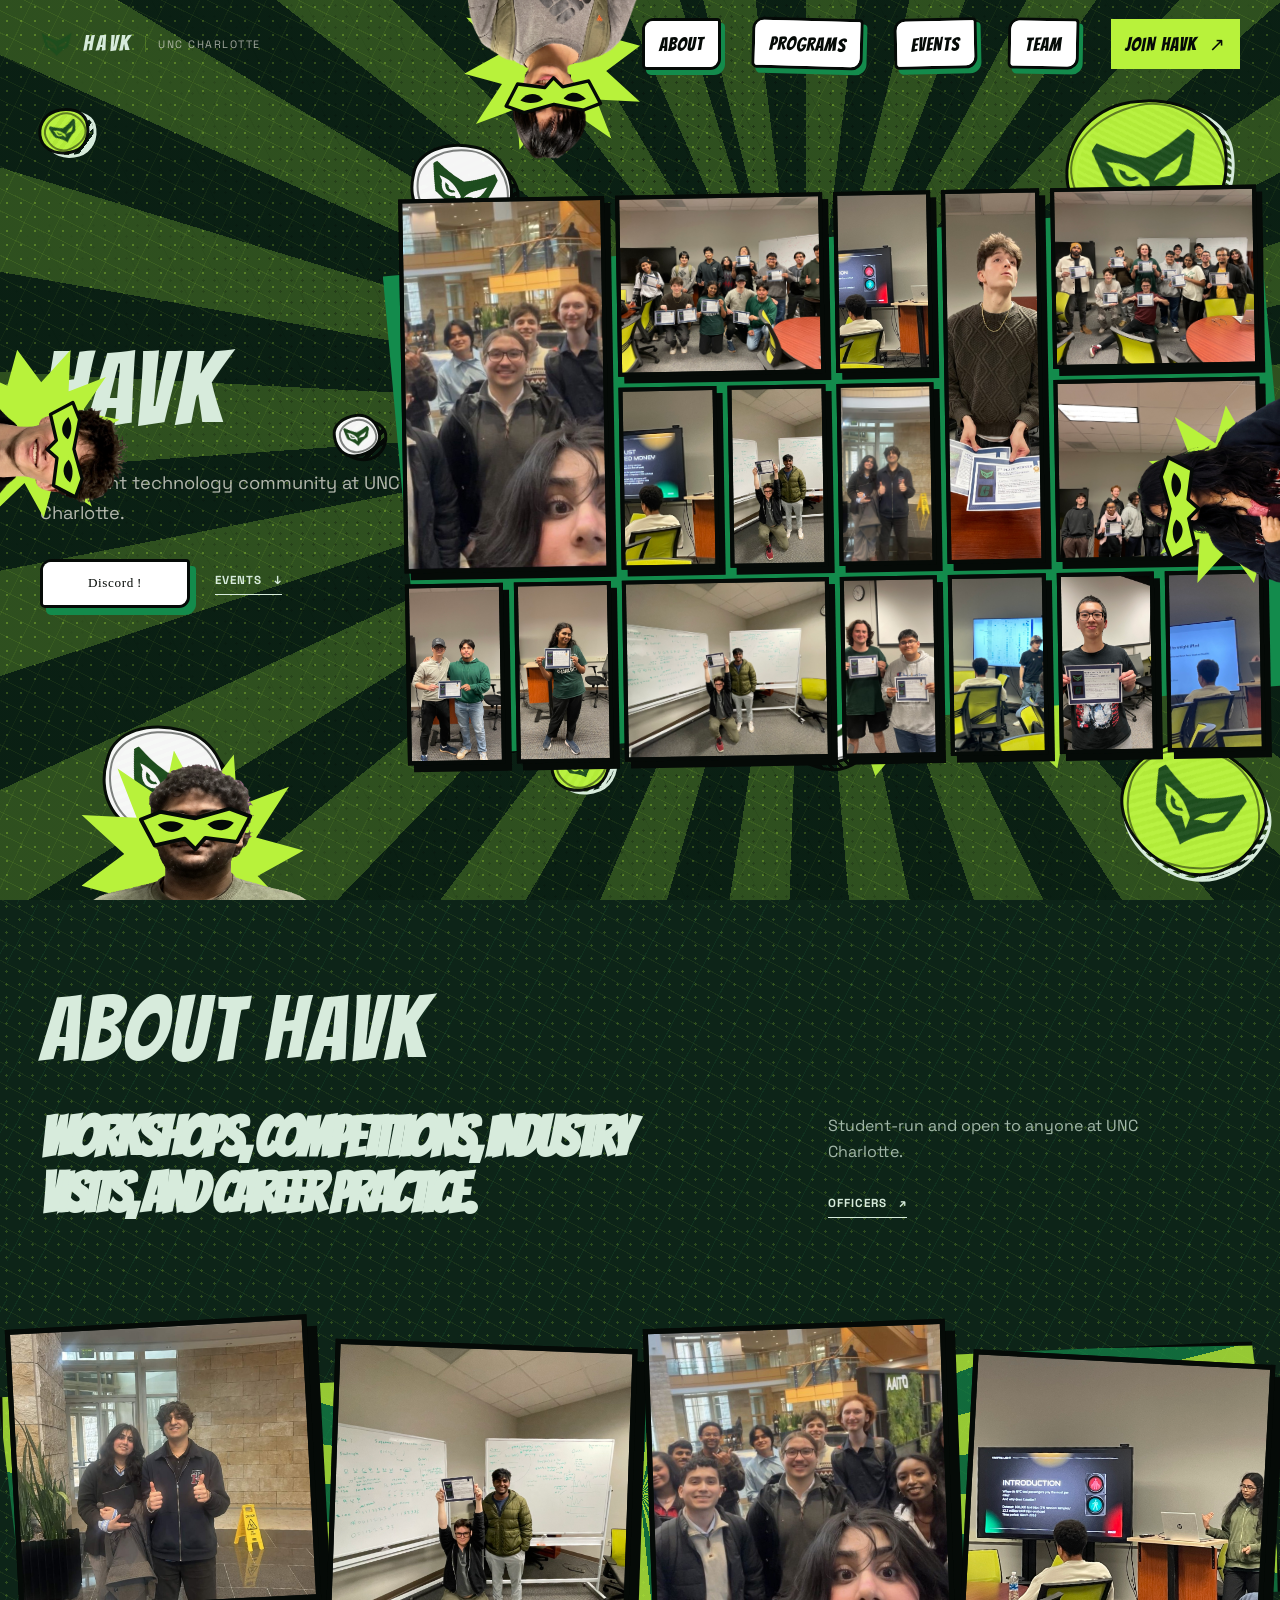
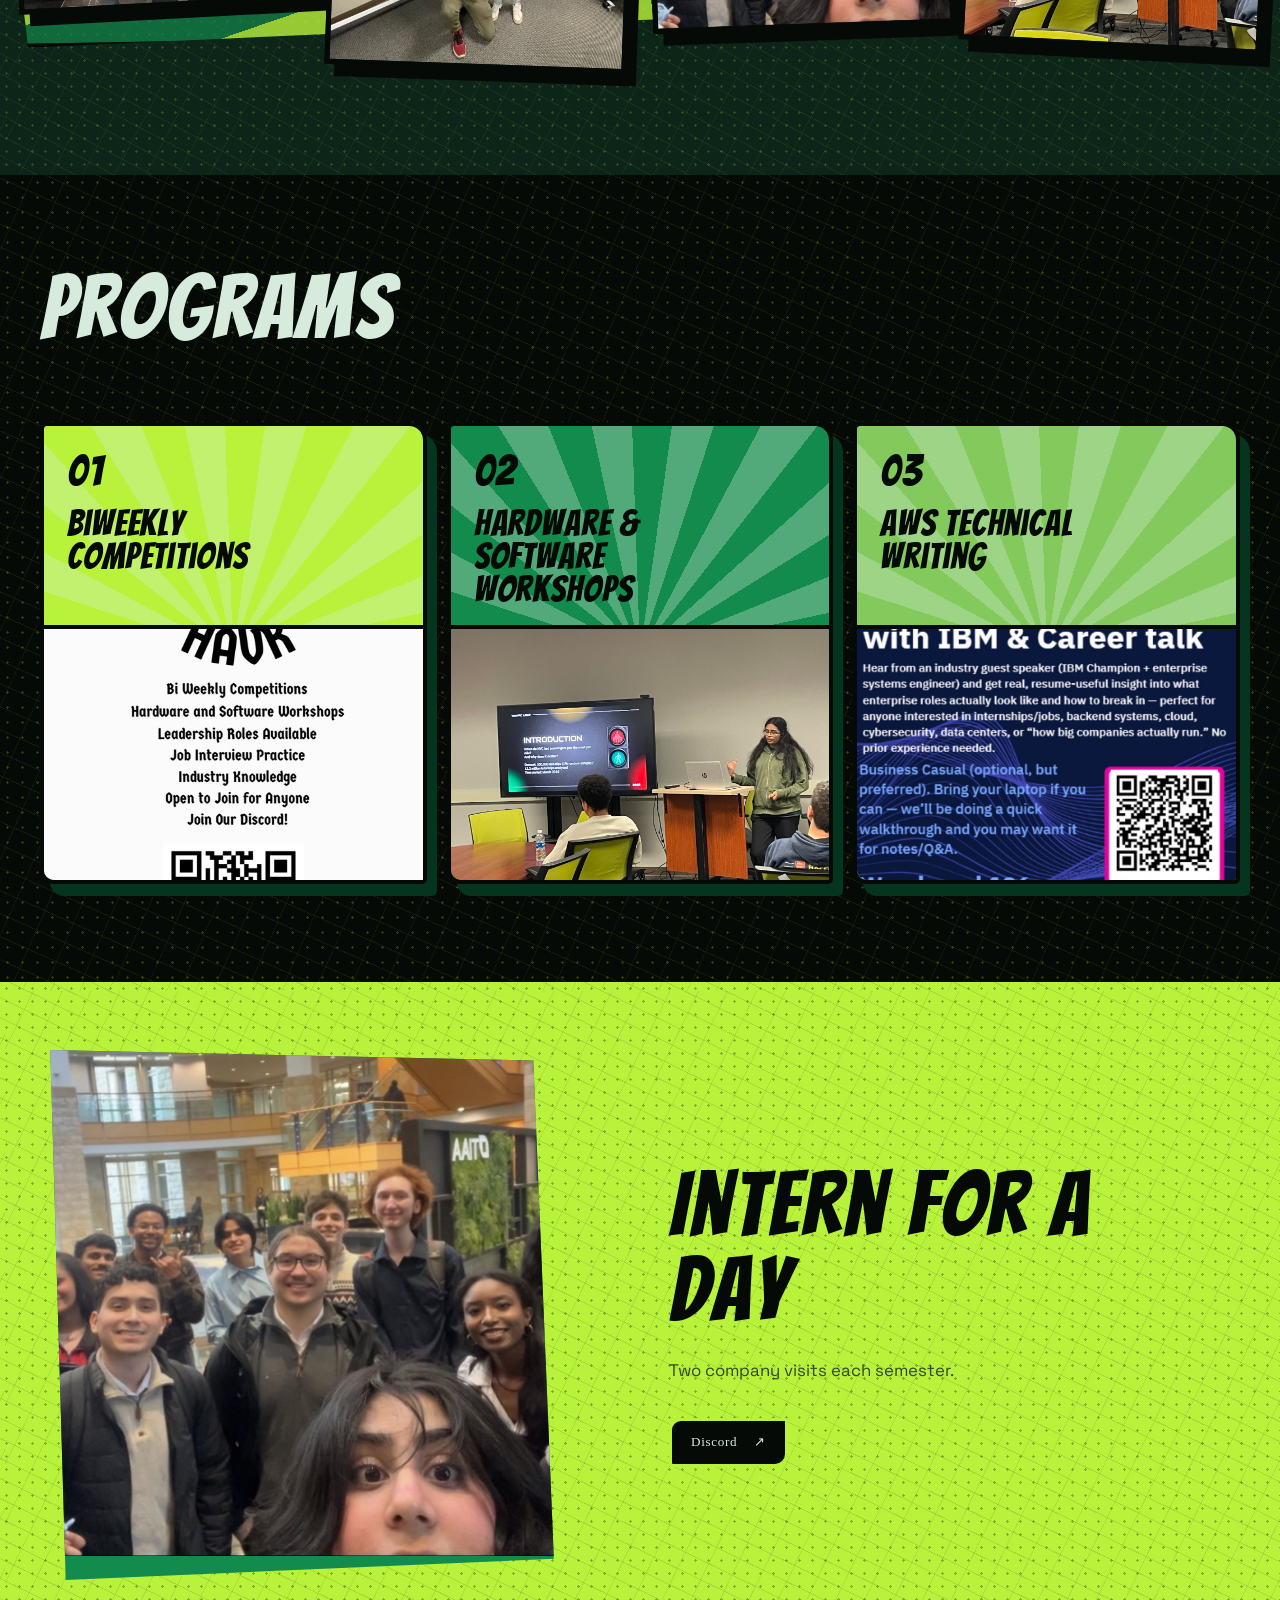
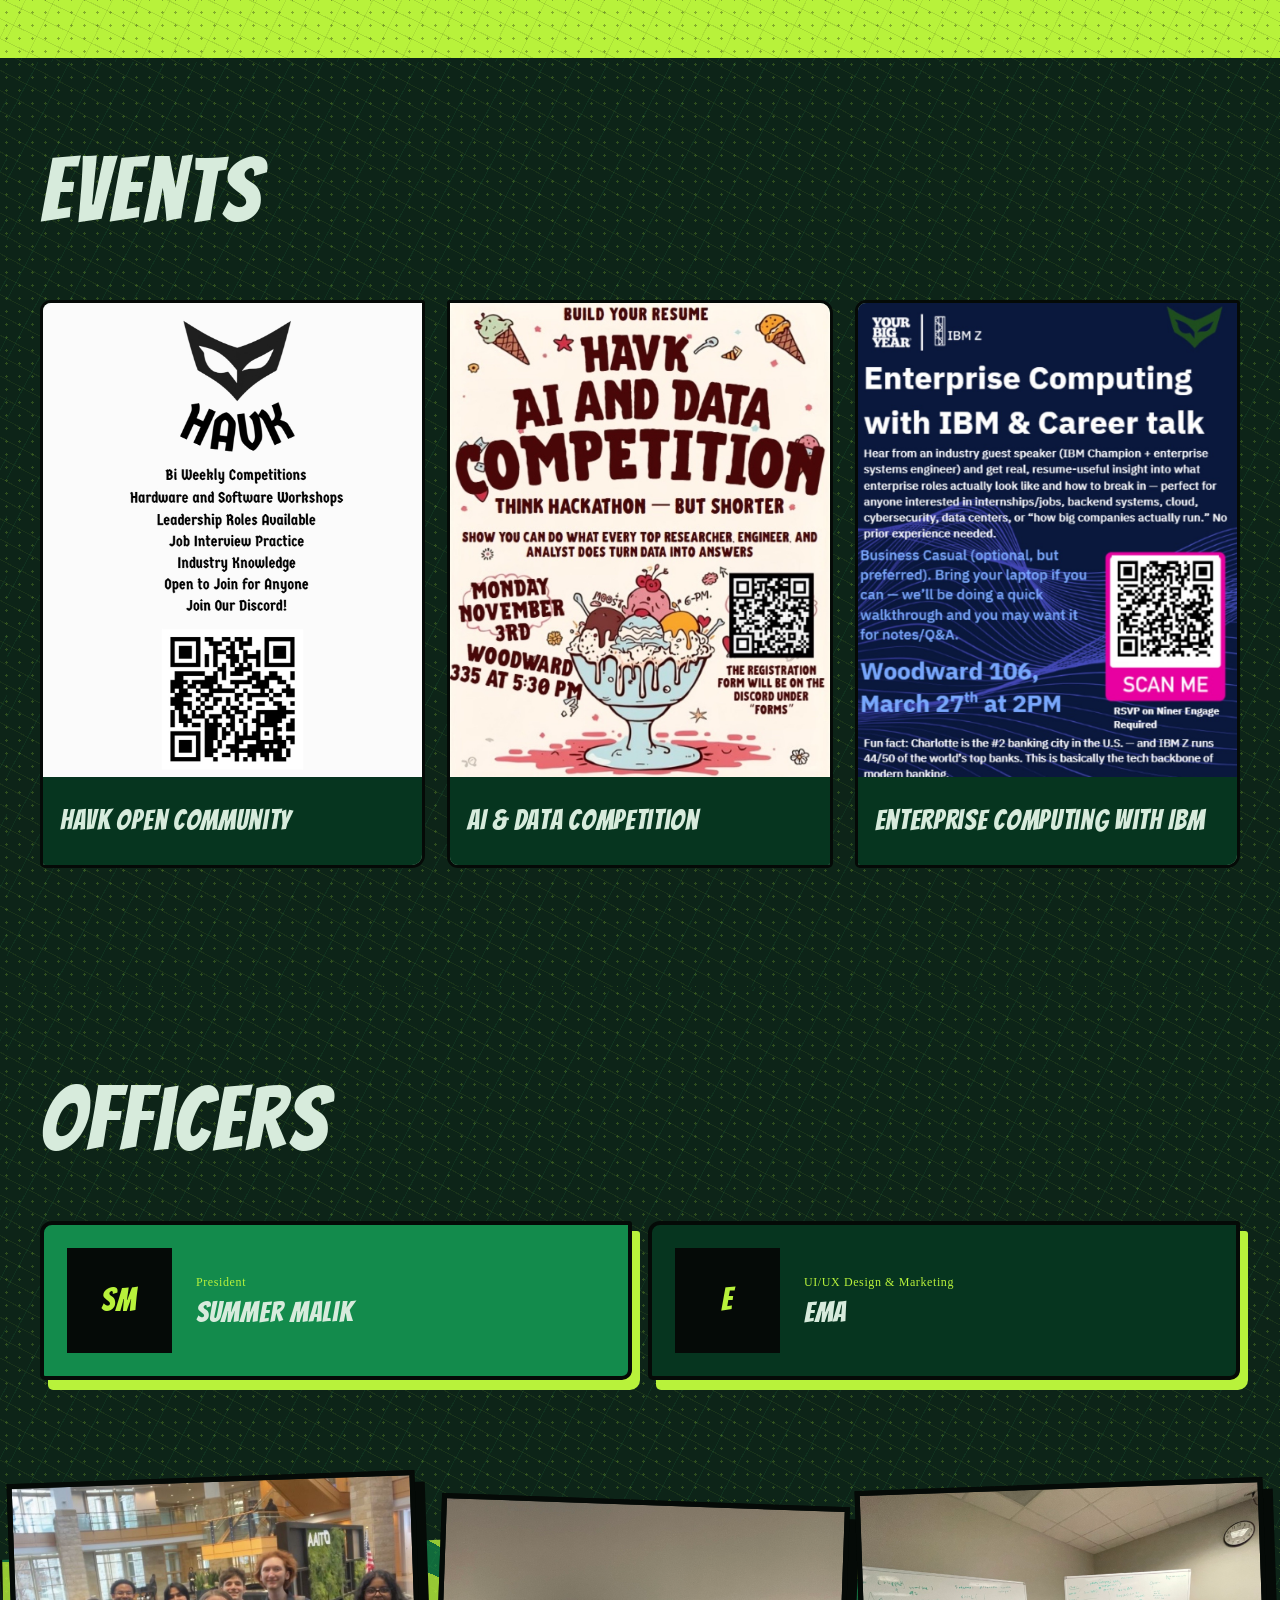
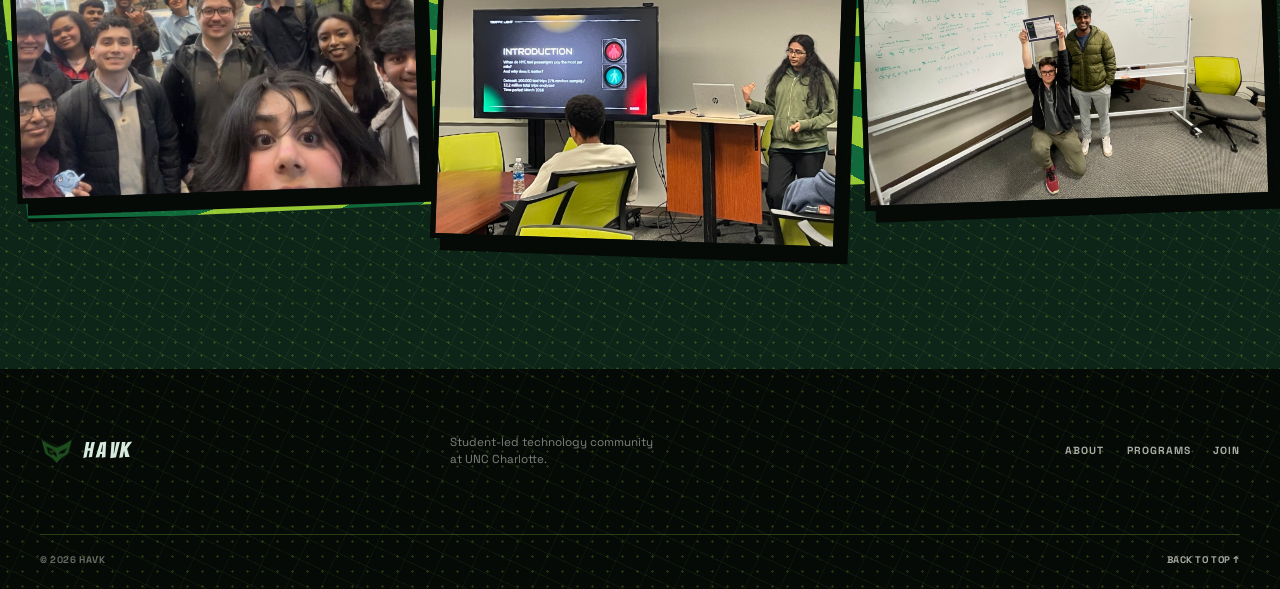
==== commit a95e6ae2: "logo stuffffff" ====
--- a/index.html
+++ b/index.html
@@ -13,8 +13,8 @@
     <meta property="og:type" content="website" />
     <title>HAVK — UNC Charlotte</title>
     <link rel="icon" type="image/png" href="assets/images/havk-mark.png" />
-    <link rel="stylesheet" href="styles.css?v=20260805af" />
-    <script defer src="script.js?v=20260805af"></script>
+    <link rel="stylesheet" href="styles.css?v=20260805aj" />
+    <script defer src="script.js?v=20260805aj"></script>
   </head>
   <body>
     <a class="skip-link" href="#main-content">Skip to content</a>
@@ -44,14 +44,14 @@
       <section class="hero section-dark">
         <div class="hero__grid" aria-hidden="true"></div>
         <div class="hero__marks" aria-hidden="true">
-          <img src="assets/images/havk-mark.png" alt="" />
-          <img src="assets/images/havk-mark.png" alt="" />
-          <img src="assets/images/havk-mark.png" alt="" />
-          <img src="assets/images/havk-mark.png" alt="" />
-          <img src="assets/images/havk-mark.png" alt="" />
-          <img src="assets/images/havk-mark.png" alt="" />
-          <img src="assets/images/havk-mark.png" alt="" />
-          <img src="assets/images/havk-mark.png" alt="" />
+          <span class="hero-mark"><img src="assets/images/havk-mark.png" alt="" /></span>
+          <span class="hero-mark"><img src="assets/images/havk-mark.png" alt="" /></span>
+          <span class="hero-mark"><img src="assets/images/havk-mark.png" alt="" /></span>
+          <span class="hero-mark"><img src="assets/images/havk-mark.png" alt="" /></span>
+          <span class="hero-mark"><img src="assets/images/havk-mark.png" alt="" /></span>
+          <span class="hero-mark"><img src="assets/images/havk-mark.png" alt="" /></span>
+          <span class="hero-mark"><img src="assets/images/havk-mark.png" alt="" /></span>
+          <span class="hero-mark"><img src="assets/images/havk-mark.png" alt="" /></span>
         </div>
         <div class="officer-peek" data-officer-peek>
           <button class="officer-peek__button" type="button" aria-expanded="false" aria-controls="cail-greeting">
--- a/styles.css
+++ b/styles.css
@@ -117,15 +117,27 @@
 .hero { position: relative; min-height: min(900px, 100vh); padding: 150px 0 78px; overflow: hidden; background-color: #0c2718; background-image: repeating-conic-gradient(from -14deg at 63% 46%, rgba(184, 242, 59, .2) 0 7deg, rgba(5, 10, 7, .26) 7deg 14deg), repeating-linear-gradient(26deg, transparent 0 19px, rgba(184, 242, 59, .09) 19px 20px), repeating-linear-gradient(116deg, transparent 0 29px, rgba(184, 242, 59, .065) 29px 30px), radial-gradient(rgba(184, 242, 59, .3) 1.1px, transparent 1.3px); background-size: auto, auto, auto, 14px 14px; }
 .hero__grid { position: absolute; inset: 0; opacity: .78; background-image: repeating-linear-gradient(63deg, transparent 0 33px, rgba(5, 10, 7, .2) 33px 34px), radial-gradient(rgba(5, 10, 7, .76) 1.1px, transparent 1.3px); background-size: auto, 11px 11px; mask-image: radial-gradient(circle at 55% 45%, black, transparent 82%); }
 .hero__marks { position: absolute; z-index: 0; inset: 0; overflow: hidden; pointer-events: none; }
-.hero__marks img { position: absolute; width: 70px; opacity: .48; }
-.hero__marks img:nth-child(1) { width: 38px; top: 12%; left: 3%; transform: rotate(-18deg); }
-.hero__marks img:nth-child(2) { width: 92px; top: 16%; left: 32%; transform: rotate(12deg); }
-.hero__marks img:nth-child(3) { width: 154px; top: 11%; right: 4%; transform: rotate(-9deg); }
-.hero__marks img:nth-child(4) { width: 116px; bottom: 7%; left: 8%; transform: rotate(16deg); }
-.hero__marks img:nth-child(5) { width: 47px; bottom: 12%; left: 43%; transform: rotate(-24deg); }
-.hero__marks img:nth-child(6) { width: 79px; right: 32%; bottom: 15%; transform: rotate(8deg); }
-.hero__marks img:nth-child(7) { width: 137px; right: 1%; bottom: 3%; transform: rotate(21deg); }
-.hero__marks img:nth-child(8) { width: 31px; top: 46%; left: 26%; transform: rotate(-7deg); }
+.hero-mark { --scribble: var(--paper); position: absolute; display: block; width: 76px; isolation: isolate; }
+.hero-mark:nth-child(even) { --scribble: var(--ink); }
+.hero-mark::before { position: absolute; z-index: -1; content: ""; inset: 0; border: 3px solid var(--scribble); border-radius: 42% 58% 47% 53% / 55% 43% 57% 45%; background: repeating-linear-gradient(142deg, var(--scribble) 0 4px, transparent 4px 8px); transform: translate(6px, 5px) rotate(2deg); }
+.hero-mark::after { position: absolute; z-index: 2; content: ""; inset: 5px 4px 4px 6px; border: 2px solid rgba(5, 10, 7, .5); border-radius: 53% 47% 56% 44% / 44% 58% 42% 56%; transform: rotate(-3deg); }
+.hero-mark img { position: relative; z-index: 1; display: block; width: 100%; padding: 10px; border: 3px solid var(--ink); border-radius: 46% 54% 43% 57% / 51% 44% 56% 49%; background: var(--lime); opacity: .96; }
+.hero-mark:nth-child(even) img { background: #fff; border-radius: 54% 46% 58% 42% / 43% 57% 46% 54%; }
+.hero-mark:nth-child(3n)::before { background: repeating-linear-gradient(38deg, var(--scribble) 0 3px, transparent 3px 7px); transform: translate(7px, 5px) rotate(-3deg); }
+.hero-mark:nth-child(1) { width: 52px; top: 12%; left: 3%; transform: rotate(-18deg); }
+.hero-mark:nth-child(1) img { padding: 7px; }
+.hero-mark:nth-child(2) { width: 104px; top: 16%; left: 32%; transform: rotate(12deg); }
+.hero-mark:nth-child(3) { width: 164px; top: 11%; right: 4%; transform: rotate(-9deg); }
+.hero-mark:nth-child(3) img { padding: 18px; }
+.hero-mark:nth-child(4) { width: 126px; bottom: 7%; left: 8%; transform: rotate(16deg); }
+.hero-mark:nth-child(4) img { padding: 15px; }
+.hero-mark:nth-child(5) { width: 61px; bottom: 12%; left: 43%; transform: rotate(-24deg); }
+.hero-mark:nth-child(5) img { padding: 8px; }
+.hero-mark:nth-child(6) { width: 91px; right: 32%; bottom: 15%; transform: rotate(8deg); }
+.hero-mark:nth-child(7) { width: 148px; right: 1%; bottom: 3%; transform: rotate(21deg); }
+.hero-mark:nth-child(7) img { padding: 16px; }
+.hero-mark:nth-child(8) { width: 48px; top: 46%; left: 26%; transform: rotate(-7deg); }
+.hero-mark:nth-child(8) img { padding: 6px; }
 .hero::after { position: absolute; content: ""; width: min(49vw, 720px); height: min(44vw, 640px); right: 2%; top: 24%; background: var(--lime); clip-path: polygon(50% 0, 59% 18%, 75% 5%, 74% 25%, 96% 24%, 80% 42%, 100% 52%, 80% 62%, 92% 82%, 70% 77%, 64% 100%, 50% 82%, 35% 98%, 31% 78%, 7% 84%, 19% 63%, 0 54%, 20% 42%, 5% 23%, 28% 25%, 25% 4%, 42% 18%); opacity: .92; transform: rotate(-6deg); filter: drop-shadow(10px 12px 0 var(--ink)); pointer-events: none; }
 .hero__inner { position: relative; z-index: 1; display: grid; grid-template-columns: minmax(310px, .72fr) minmax(540px, 1.28fr); align-items: center; gap: 0; }
 .hero__copy { position: relative; z-index: 12; }
@@ -455,11 +467,13 @@
   .hero__actions { align-items: flex-start; flex-direction: column; gap: 19px; }
   .hero__signals { margin-top: 37px; gap: 12px; font-size: .55rem; }
   .hero__signals span::before { margin-right: 12px; }
-  .hero__marks img { opacity: .34; }
-  .hero__marks img:nth-child(2) { width: 64px; left: 39%; }
-  .hero__marks img:nth-child(3), .hero__marks img:nth-child(7) { display: none; }
-  .hero__marks img:nth-child(4) { width: 78px; left: 4%; bottom: 3%; }
-  .hero__marks img:nth-child(6) { right: 7%; bottom: 19%; }
+  .hero-mark img { border-width: 2px; opacity: .9; }
+  .hero-mark::before { border-width: 2px; transform: translate(4px, 4px) rotate(2deg); }
+  .hero-mark::after { border-width: 1px; }
+  .hero-mark:nth-child(2) { width: 72px; left: 39%; }
+  .hero-mark:nth-child(3), .hero-mark:nth-child(7) { display: none; }
+  .hero-mark:nth-child(4) { width: 78px; left: 4%; bottom: 3%; }
+  .hero-mark:nth-child(6) { right: 7%; bottom: 19%; }
   .hero__visual { width: 108%; min-height: 690px; margin-left: -4%; }
   .hero__collage { grid-template-columns: repeat(4, minmax(0, 1fr)); grid-template-rows: repeat(6, minmax(0, 1fr)); width: 100%; height: 670px; margin-left: 0; padding: 24px 0; gap: 8px; }
   .officer-peek--raymundo { top: -142px; right: auto; left: 54%; width: 150px; height: 276px; }
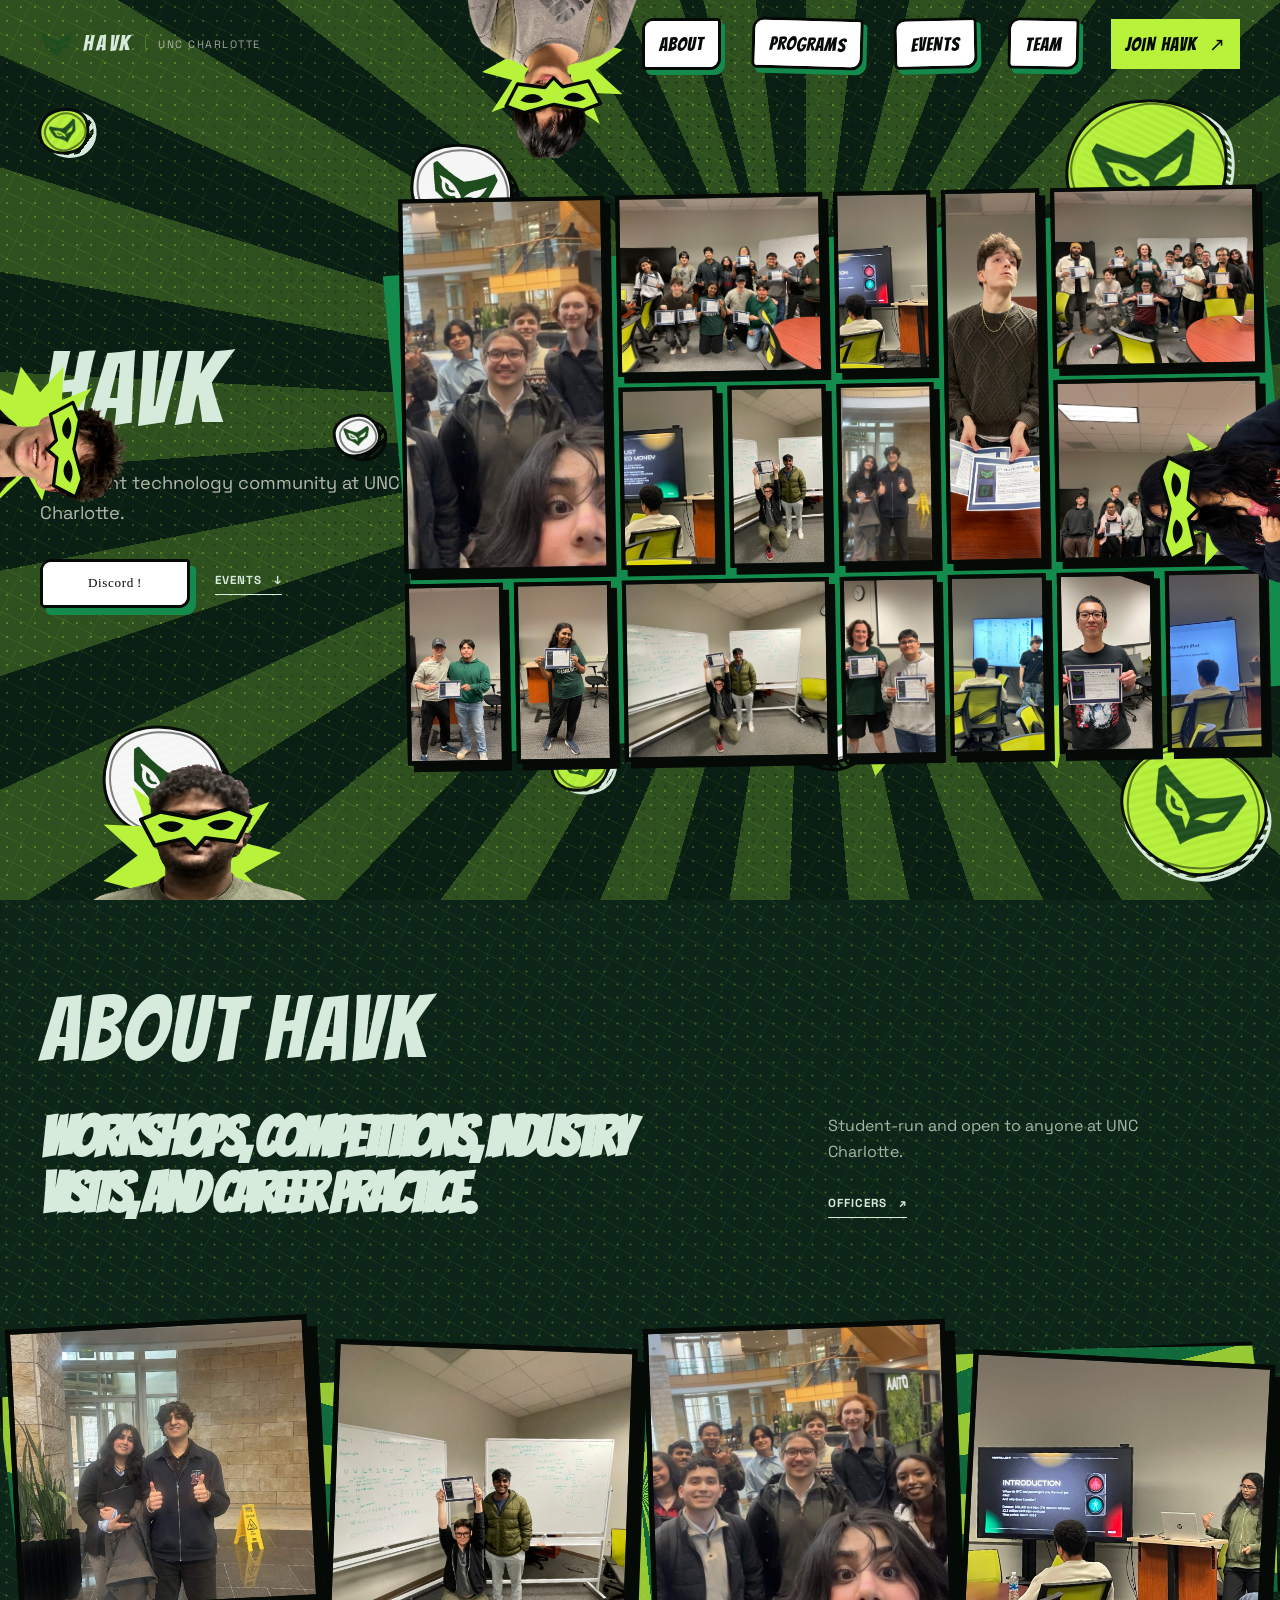
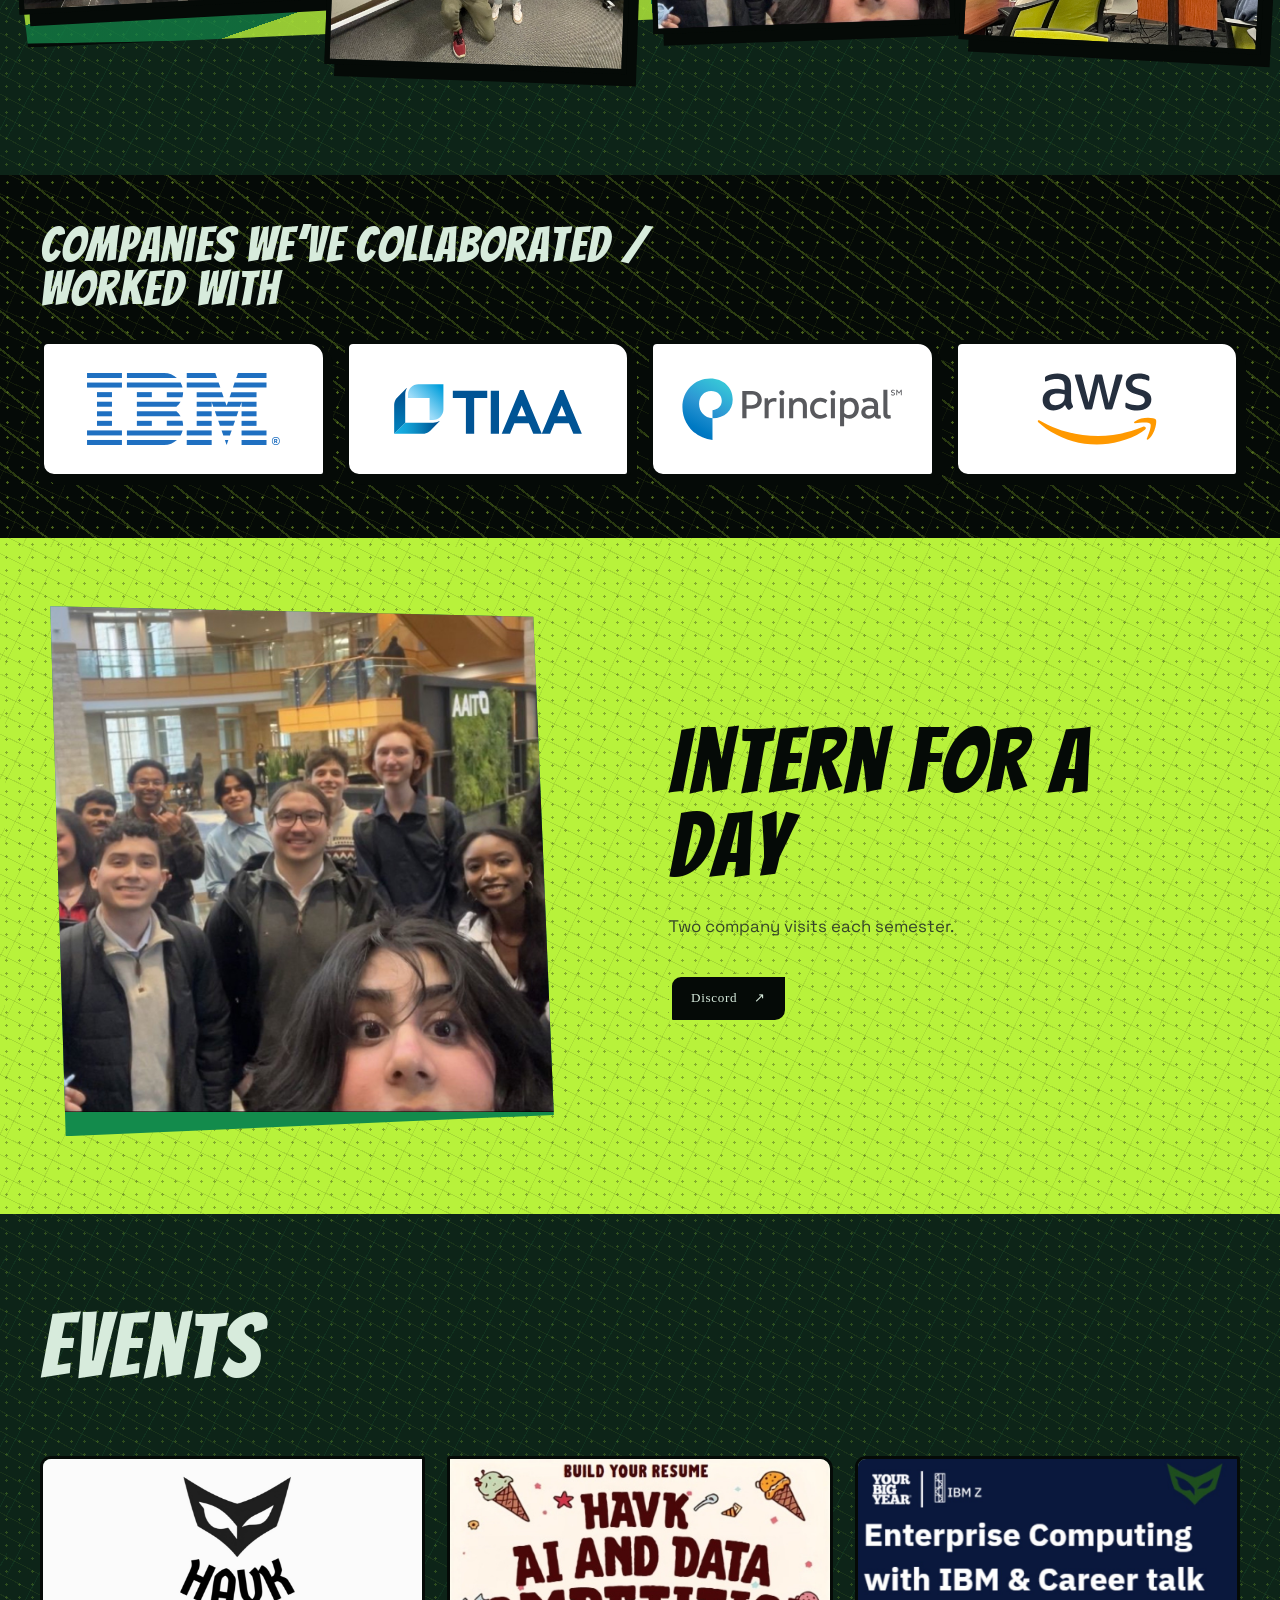
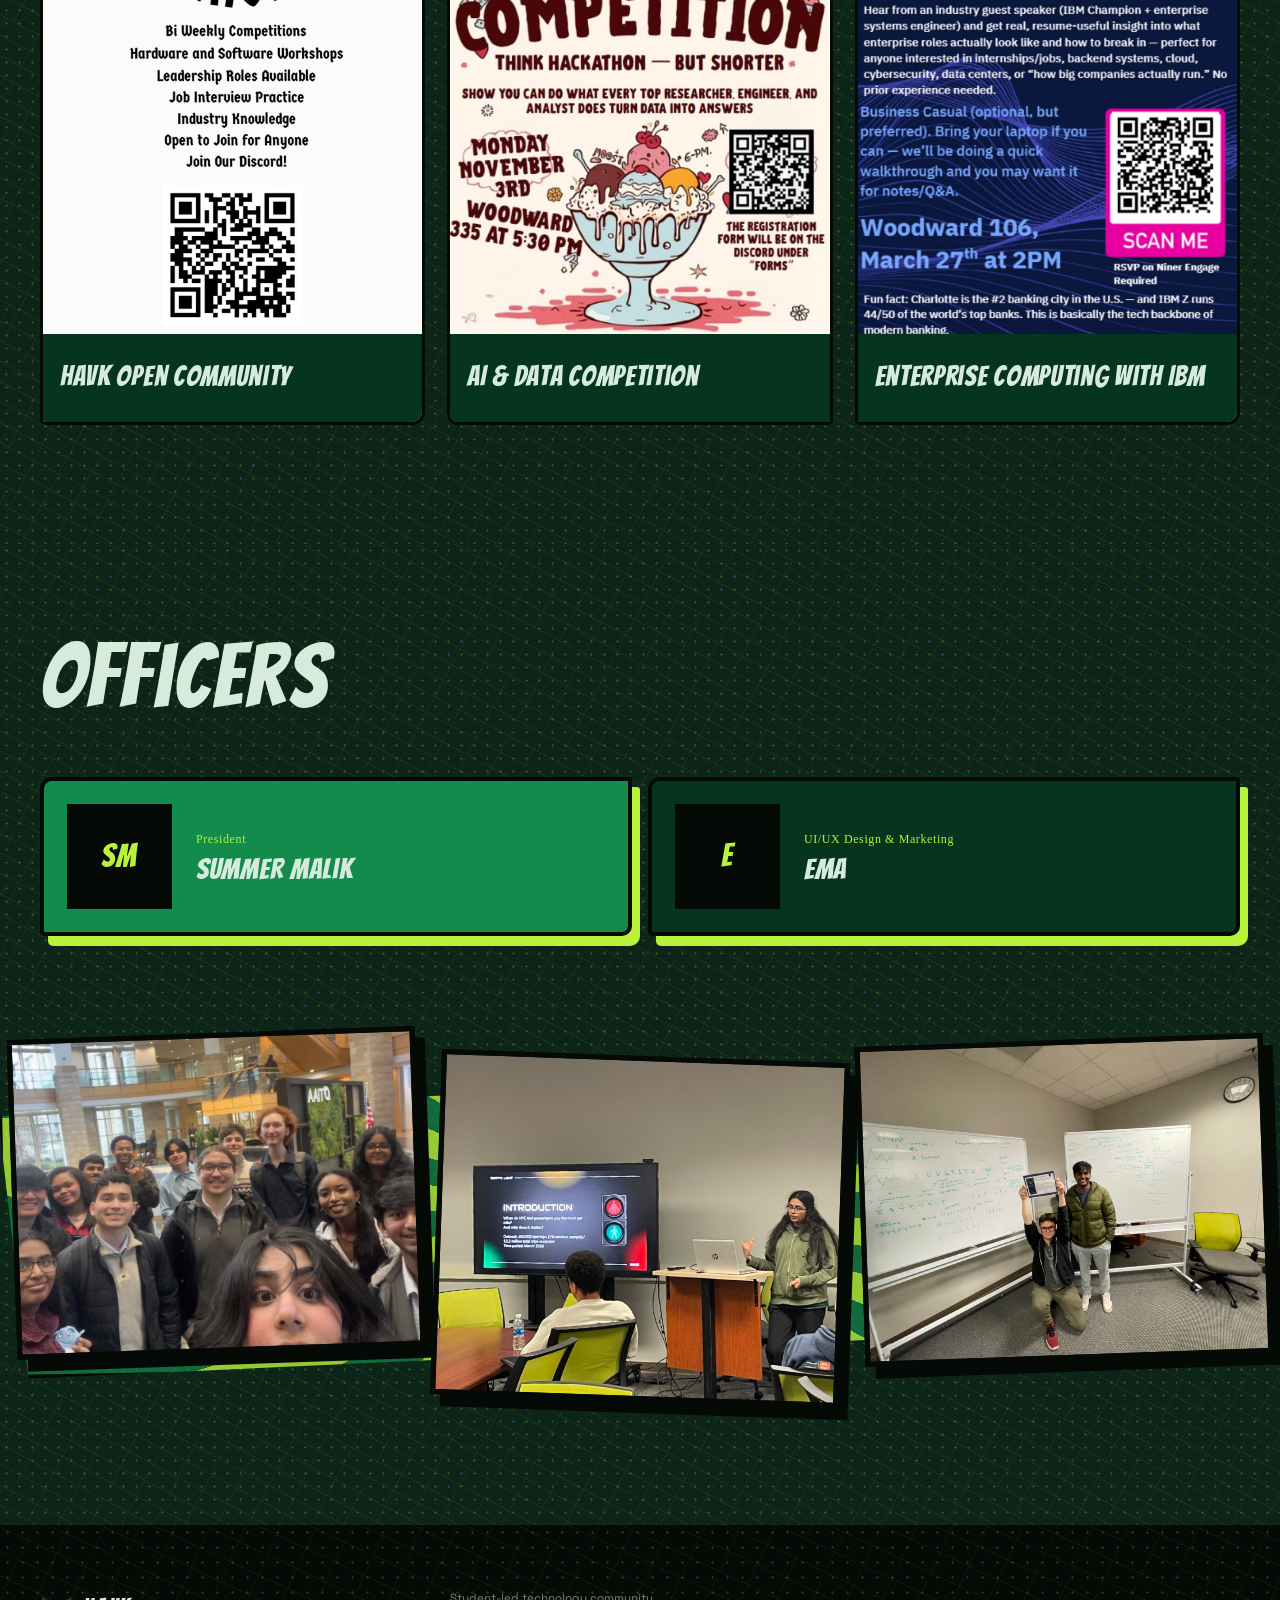
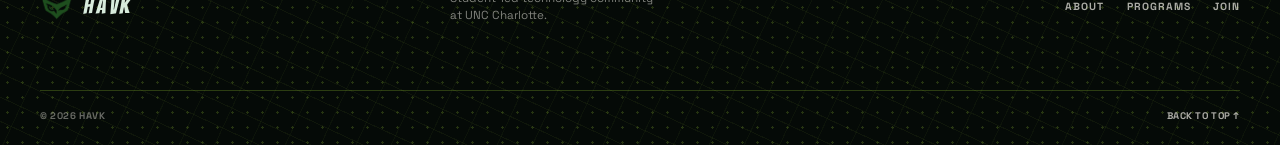
==== commit 67a3652f: "companies colaborated with" ====
--- a/index.html
+++ b/index.html
@@ -13,8 +13,8 @@
     <meta property="og:type" content="website" />
     <title>HAVK — UNC Charlotte</title>
     <link rel="icon" type="image/png" href="assets/images/havk-mark.png" />
-    <link rel="stylesheet" href="styles.css?v=20260805aj" />
-    <script defer src="script.js?v=20260805aj"></script>
+    <link rel="stylesheet" href="styles.css?v=20260805an" />
+    <script defer src="script.js?v=20260805an"></script>
   </head>
   <body>
     <a class="skip-link" href="#main-content">Skip to content</a>
@@ -170,11 +170,22 @@
       <section class="programs section-dark" id="programs">
         <div class="shell">
           <div class="programs__top reveal">
-            <div>
-              <h2>Programs</h2>
-            </div>
-          </div>
-          <div class="program-list" id="program-list"></div>
+            <h2>Companies we’ve collaborated / worked with</h2>
+          </div>
+          <div class="company-wall">
+            <figure class="company-logo reveal">
+              <img src="assets/logos/ibm.svg" alt="IBM" loading="lazy" />
+            </figure>
+            <figure class="company-logo reveal reveal--delay">
+              <img src="assets/logos/tiaa.svg" alt="TIAA" loading="lazy" />
+            </figure>
+            <figure class="company-logo reveal">
+              <img src="assets/logos/principal-financial.svg" alt="Principal Financial Group" loading="lazy" />
+            </figure>
+            <figure class="company-logo reveal reveal--delay">
+              <img src="assets/logos/aws.svg" alt="Amazon Web Services" loading="lazy" />
+            </figure>
+          </div>
         </div>
       </section>
 
--- a/styles.css
+++ b/styles.css
@@ -219,26 +219,17 @@
 .stat strong { display: block; margin-bottom: 10px; color: var(--green); font: 900 clamp(2rem, 3vw, 3.4rem)/1 var(--display); letter-spacing: -.08em; }
 .stat span { display: block; max-width: 165px; color: var(--muted); font-size: .73rem; font-weight: 700; line-height: 1.45; }
 
-.programs { padding: 91px 0 98px; }
-.programs__top { display: grid; grid-template-columns: minmax(0, 1fr) minmax(250px, .55fr); gap: 8vw; align-items: end; margin-bottom: 72px; }
-.programs__top h2 { margin-bottom: 0; }
-.programs__intro { max-width: 330px; margin: 0 0 5px; color: rgba(242, 240, 232, .61); font-size: .98rem; line-height: 1.65; }
-.programs__top { position: relative; }
-.program-list { display: grid; grid-template-columns: repeat(3, minmax(0, 1fr)); gap: 20px; border: 0; }
-.program { position: relative; display: flex; flex-direction: column; align-items: flex-start; gap: 14px; min-height: 450px; padding: 24px 23px 274px; overflow: hidden; border: 4px solid var(--ink); border-radius: 7px 18px 5px 14px; color: var(--ink); background: var(--lime); box-shadow: 10px 12px 0 var(--green-deep); transition: transform .25s ease, box-shadow .25s ease; }
-.program:nth-child(2) { background: var(--green); transform: translateY(13px) rotate(1.8deg); }
-.program:nth-child(3) { background: #83c95c; transform: translateY(-8px) rotate(-1.6deg); }
-.program::before { position: absolute; content: ""; z-index: 0; inset: -30%; width: 160%; background: repeating-conic-gradient(from -12deg at 50% 50%, rgba(215, 235, 220, .32) 0 10deg, transparent 10deg 20deg); transition: transform .4s ease; }
-.program > * { position: relative; z-index: 1; }
-.program:hover, .program:focus-within { transform: translateY(-9px) rotate(-1deg); box-shadow: 15px 18px 0 var(--green-deep); }
-.program:hover::before, .program:focus-within::before { transform: rotate(8deg) scale(1.1); }
-.program__number { color: var(--ink); font: 400 2.7rem/1 var(--display); letter-spacing: .04em; }
-.program__kicker { margin: 0 0 7px; color: var(--ink); font-family: var(--comic); font-size: .78rem; font-weight: 400; letter-spacing: .05em; text-transform: none; }
-.program h3 { max-width: 250px; margin: 0; color: var(--ink); font: 400 clamp(1.9rem, 2.8vw, 2.65rem)/.92 var(--display); letter-spacing: .025em; }
-.program__image { position: absolute; z-index: 2; right: 0; bottom: 0; left: 0; height: 255px; margin: 0; overflow: hidden; border-top: 4px solid var(--ink); background: var(--ink); }
-.program__image img { width: 100%; height: 100%; object-fit: cover; }
-.program__body { max-width: 385px; margin: 0; color: rgba(242, 240, 232, .62); font-size: .88rem; line-height: 1.55; }
-.program__tag { margin-top: auto; padding: 8px 10px; border: 3px dashed var(--ink); border-radius: 11px 3px 10px 4px; color: var(--ink); font-family: var(--comic); font-size: .72rem; font-weight: 400; letter-spacing: .04em; }
+.programs { position: relative; overflow: hidden; padding: 48px 0 60px; }
+.programs::before { position: absolute; content: ""; inset: 0; opacity: .2; background-image: repeating-linear-gradient(38deg, transparent 0 28px, var(--lime) 28px 30px), radial-gradient(var(--lime) 1px, transparent 1.5px); background-size: auto, 15px 15px; pointer-events: none; }
+.programs .shell { position: relative; }
+.programs__top { max-width: 720px; margin-bottom: 28px; }
+.programs__top h2 { margin: 0; font-size: clamp(2.2rem, 3.8vw, 4rem); line-height: .92; }
+.company-wall { display: grid; grid-template-columns: repeat(4, minmax(0, 1fr)); align-items: center; gap: 18px; }
+.company-logo { position: relative; display: grid; place-items: center; min-width: 0; min-height: 138px; margin: 0; padding: 25px 22px; overflow: hidden; border: 4px solid var(--ink); border-radius: 8px 18px 6px 14px; background: #fff; box-shadow: 6px 7px 0 var(--ink); transform: rotate(-1deg); }
+.company-logo:nth-child(even) { transform: translateY(5px) rotate(1deg); }
+.company-logo:nth-child(3) { transform: translateY(-3px) rotate(-.6deg); }
+.company-logo img { position: relative; z-index: 1; width: min(100%, 210px); max-height: 72px; object-fit: contain; }
+.company-logo:nth-child(3) img { width: min(100%, 225px); }
 
 .intern { padding: 68px 0 78px; }
 .intern__grid { display: grid; grid-template-columns: minmax(320px, .9fr) minmax(0, 1fr); gap: 9vw; align-items: center; }
@@ -296,8 +287,8 @@
 .team > .shell { position: relative; z-index: 2; }
 .officer-peek { position: absolute; z-index: 8; top: 50%; left: -75px; width: 210px; height: 259px; transform: translateY(-50%); }
 .officer-peek__button { position: relative; display: block; width: 100%; height: 100%; padding: 0; border: 0; background: transparent; cursor: pointer; transform: rotate(90deg); transition: transform .2s ease; }
-.officer-peek__button::before { position: absolute; z-index: -1; content: ""; width: 170px; height: 170px; left: 3px; top: 39px; background: var(--lime); clip-path: polygon(50% 0, 58% 23%, 76% 6%, 74% 29%, 98% 24%, 80% 44%, 100% 53%, 78% 61%, 94% 84%, 69% 76%, 64% 100%, 49% 81%, 33% 98%, 31% 77%, 5% 85%, 20% 62%, 0 53%, 21% 42%, 5% 22%, 29% 27%, 24% 4%, 42% 21%); transform: rotate(-9deg); }
-.officer-peek__button::after { position: absolute; z-index: 0; content: ""; width: 148px; height: 29px; left: 12px; bottom: 11px; border: 4px solid var(--ink); background: var(--green); transform: rotate(-3deg); }
+.officer-peek__button::before { position: absolute; z-index: -1; content: ""; width: 170px; height: 170px; left: 3px; top: 39px; background: var(--lime); clip-path: polygon(50% 0, 58% 23%, 76% 6%, 74% 29%, 98% 24%, 80% 44%, 100% 53%, 78% 61%, 94% 84%, 69% 76%, 64% 100%, 49% 81%, 33% 98%, 31% 77%, 5% 85%, 20% 62%, 0 53%, 21% 42%, 5% 22%, 29% 27%, 24% 4%, 42% 21%); transform: rotate(-9deg) scale(.8); }
+.officer-peek__button::after { position: absolute; z-index: 0; content: ""; width: 104px; height: 21px; left: 34px; bottom: 16px; border: 3px solid var(--ink); background: var(--green); transform: rotate(-3deg); }
 .officer-peek__button img { position: relative; z-index: 1; width: 100%; height: 100%; object-fit: contain; object-position: center bottom; transition: transform .2s ease; }
 .officer-peek__button:hover, .officer-peek__button:focus-visible, .officer-peek.is-speaking .officer-peek__button { transform: rotate(86deg) scale(1.04); }
 .officer-peek__button:hover img, .officer-peek__button:focus-visible img, .officer-peek.is-speaking .officer-peek__button img { transform: translateY(-5px); }
@@ -427,16 +418,10 @@
   .about__body { grid-template-columns: 1fr; gap: 30px; margin: 48px 0 70px; }
   .about__copy { max-width: 450px; }
   .section-collage { width: calc(100vw - 14px); min-height: 360px; }
-  .programs { padding: 98px 0 105px; }
-  .programs__top { grid-template-columns: 1fr; gap: 28px; margin-bottom: 50px; }
-  .program-list { grid-template-columns: 1fr; gap: 20px; }
-  .program { min-height: 260px; padding: 25px 52% 25px 25px; }
-  .program:nth-child(2), .program:nth-child(3), .program:nth-child(4) { transform: none; }
-  .program__image { top: 0; right: 0; bottom: 0; left: auto; width: 48%; height: 100%; border-top: 0; border-left: 4px solid var(--ink); }
-  .program__number { align-self: start; padding-top: 3px; }
-  .program__content { align-self: start; }
-  .program__body { margin-top: 12px; }
-  .program__tag { grid-column: 2; justify-self: start; margin-top: 14px; }
+  .programs { padding: 52px 0 60px; }
+  .programs__top { margin-bottom: 30px; }
+  .company-wall { grid-template-columns: repeat(2, minmax(0, 1fr)); gap: 21px; }
+  .company-logo { min-height: 132px; }
   .intern { padding: 76px 0 104px; }
   .intern__grid { grid-template-columns: 1fr; gap: 68px; }
   .intern__image { min-height: 480px; max-width: 500px; width: 88%; }
@@ -526,12 +511,14 @@
   .stat, .stat:not(:first-child) { display: grid; grid-template-columns: 80px 1fr; gap: 9px; align-items: center; padding: 17px 0; border-right: 0; border-bottom: 1px solid var(--line-light); }
   .stat:last-child { border-bottom: 0; }
   .stat strong { margin: 0; font-size: 2rem; }
-  .programs { padding: 80px 0 84px; }
-  .programs__top { margin-bottom: 39px; }
-  .program { min-height: 380px; padding: 21px 20px 226px; }
-  .program h3 { max-width: 220px; font-size: 1.75rem; }
-  .program__image { top: auto; right: 0; bottom: 0; left: 0; width: 100%; height: 208px; border-top: 4px solid var(--ink); border-left: 0; }
-  .program__body { font-size: .78rem; }
+  .programs { padding: 42px 0 49px; }
+  .programs__top { margin-bottom: 24px; }
+  .programs__top h2 { font-size: clamp(2.2rem, 10vw, 3.35rem); }
+  .company-wall { gap: 12px; }
+  .company-logo { min-height: 108px; padding: 20px 14px; border-width: 3px; box-shadow: 5px 6px 0 var(--ink); }
+  .company-logo:nth-child(even) { transform: translateY(4px) rotate(.8deg); }
+  .company-logo:nth-child(3) { transform: translateY(-2px) rotate(-.5deg); }
+  .company-logo img, .company-logo:nth-child(3) img { width: min(100%, 165px); max-height: 54px; }
   .intern { padding: 63px 0 89px; }
   .intern__grid { gap: 50px; }
   .intern__image { min-height: 360px; width: 91%; }
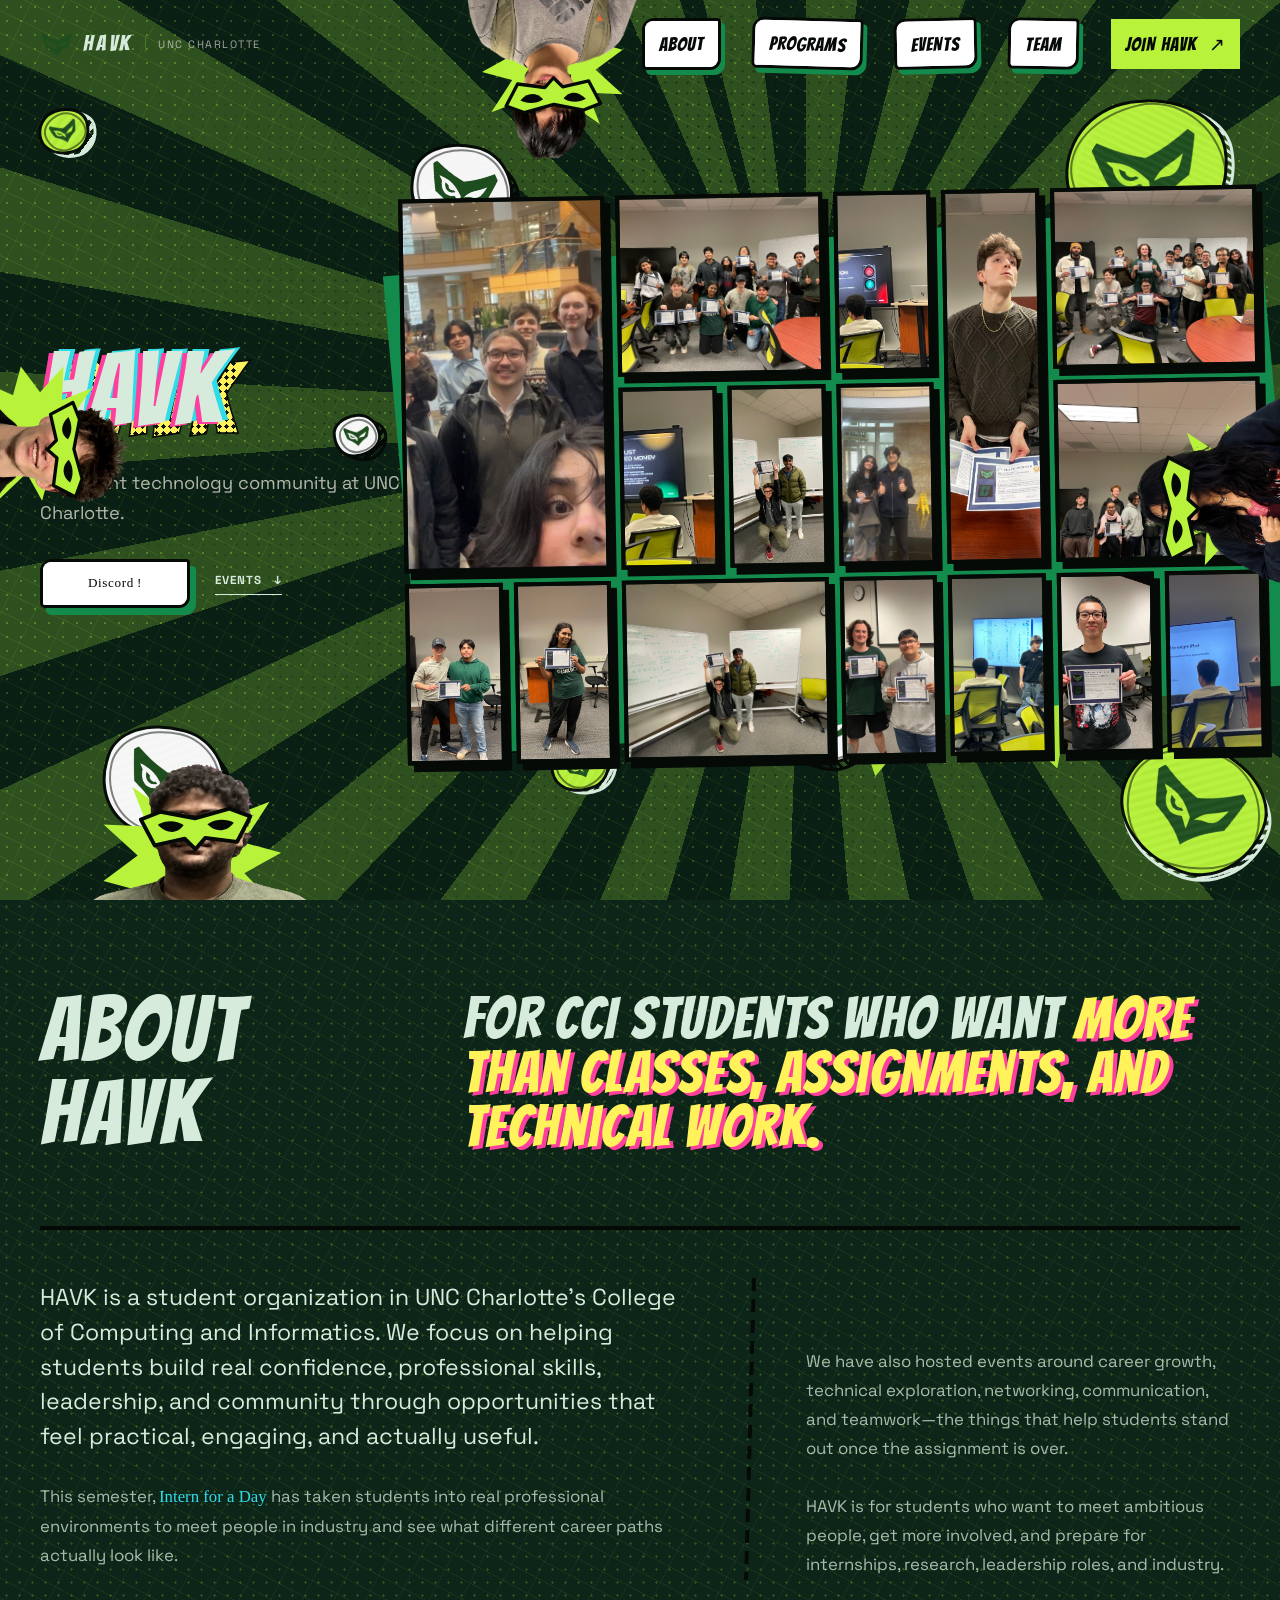
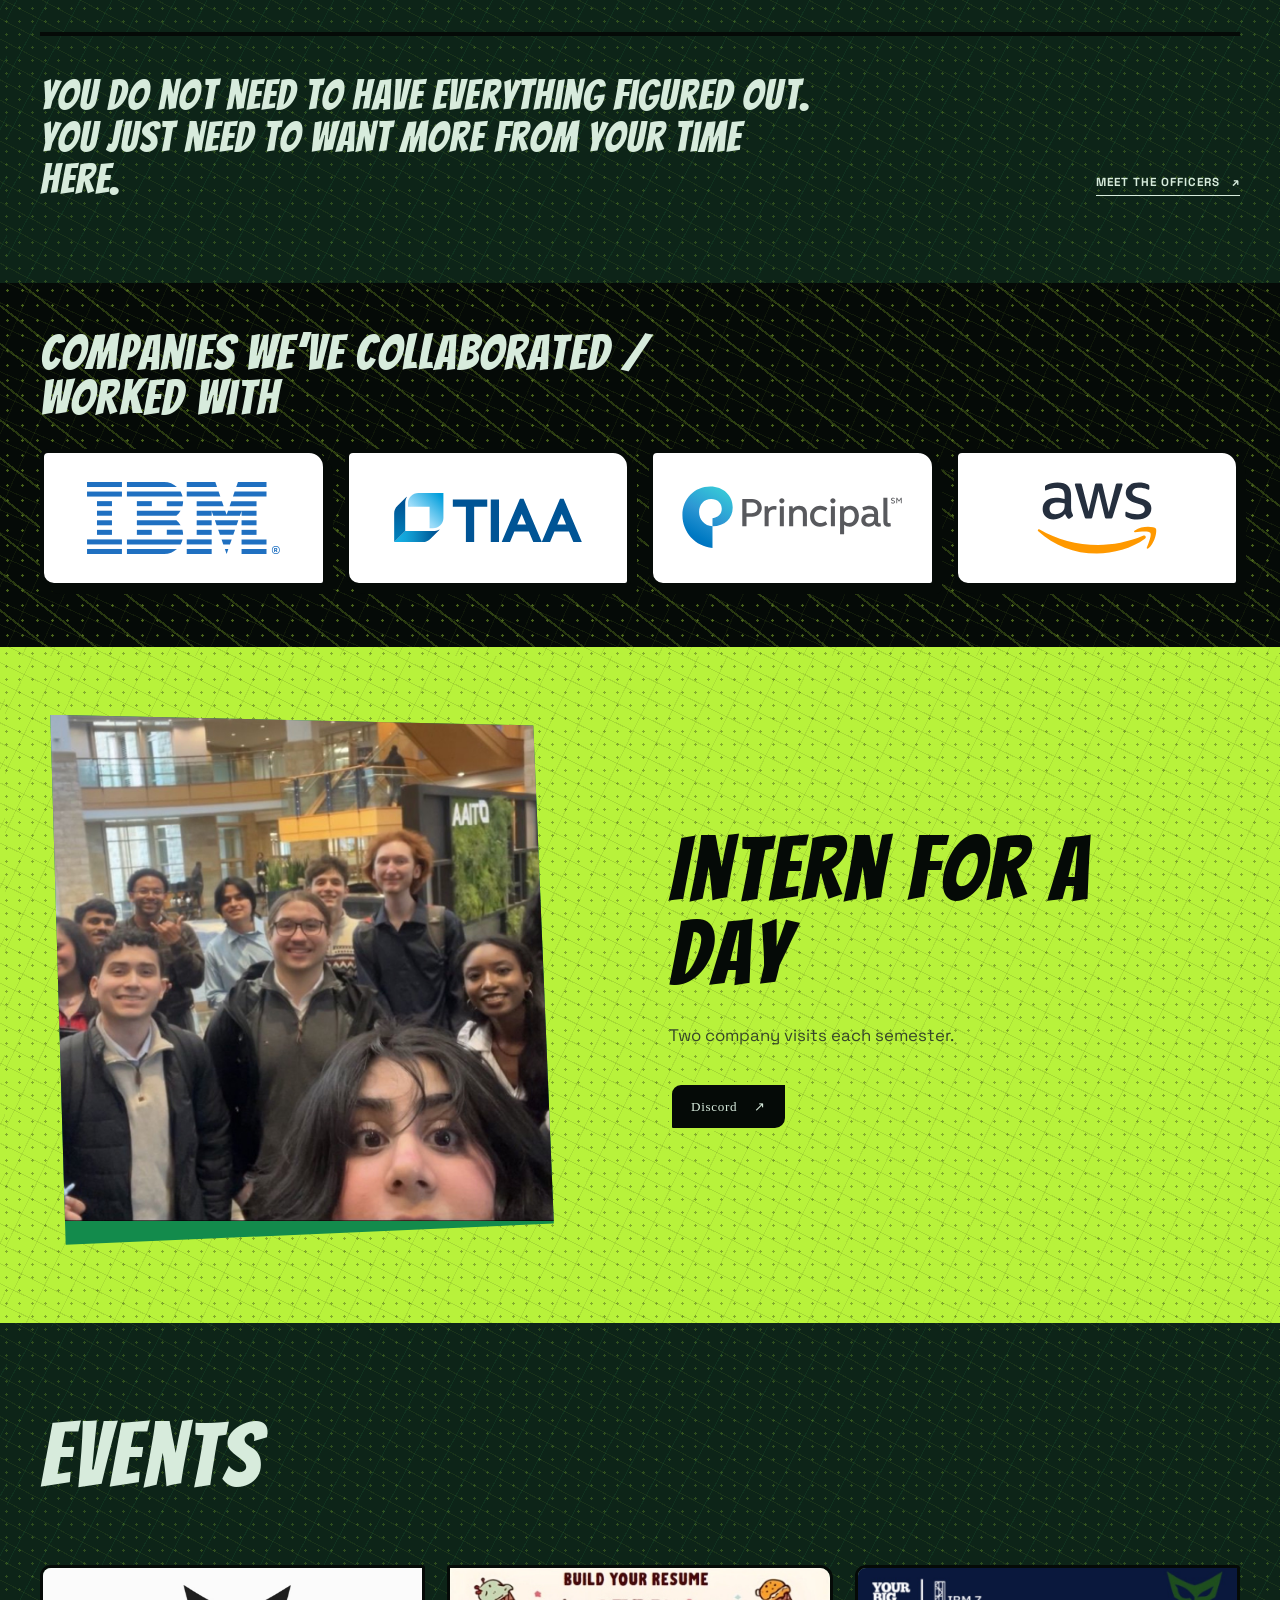
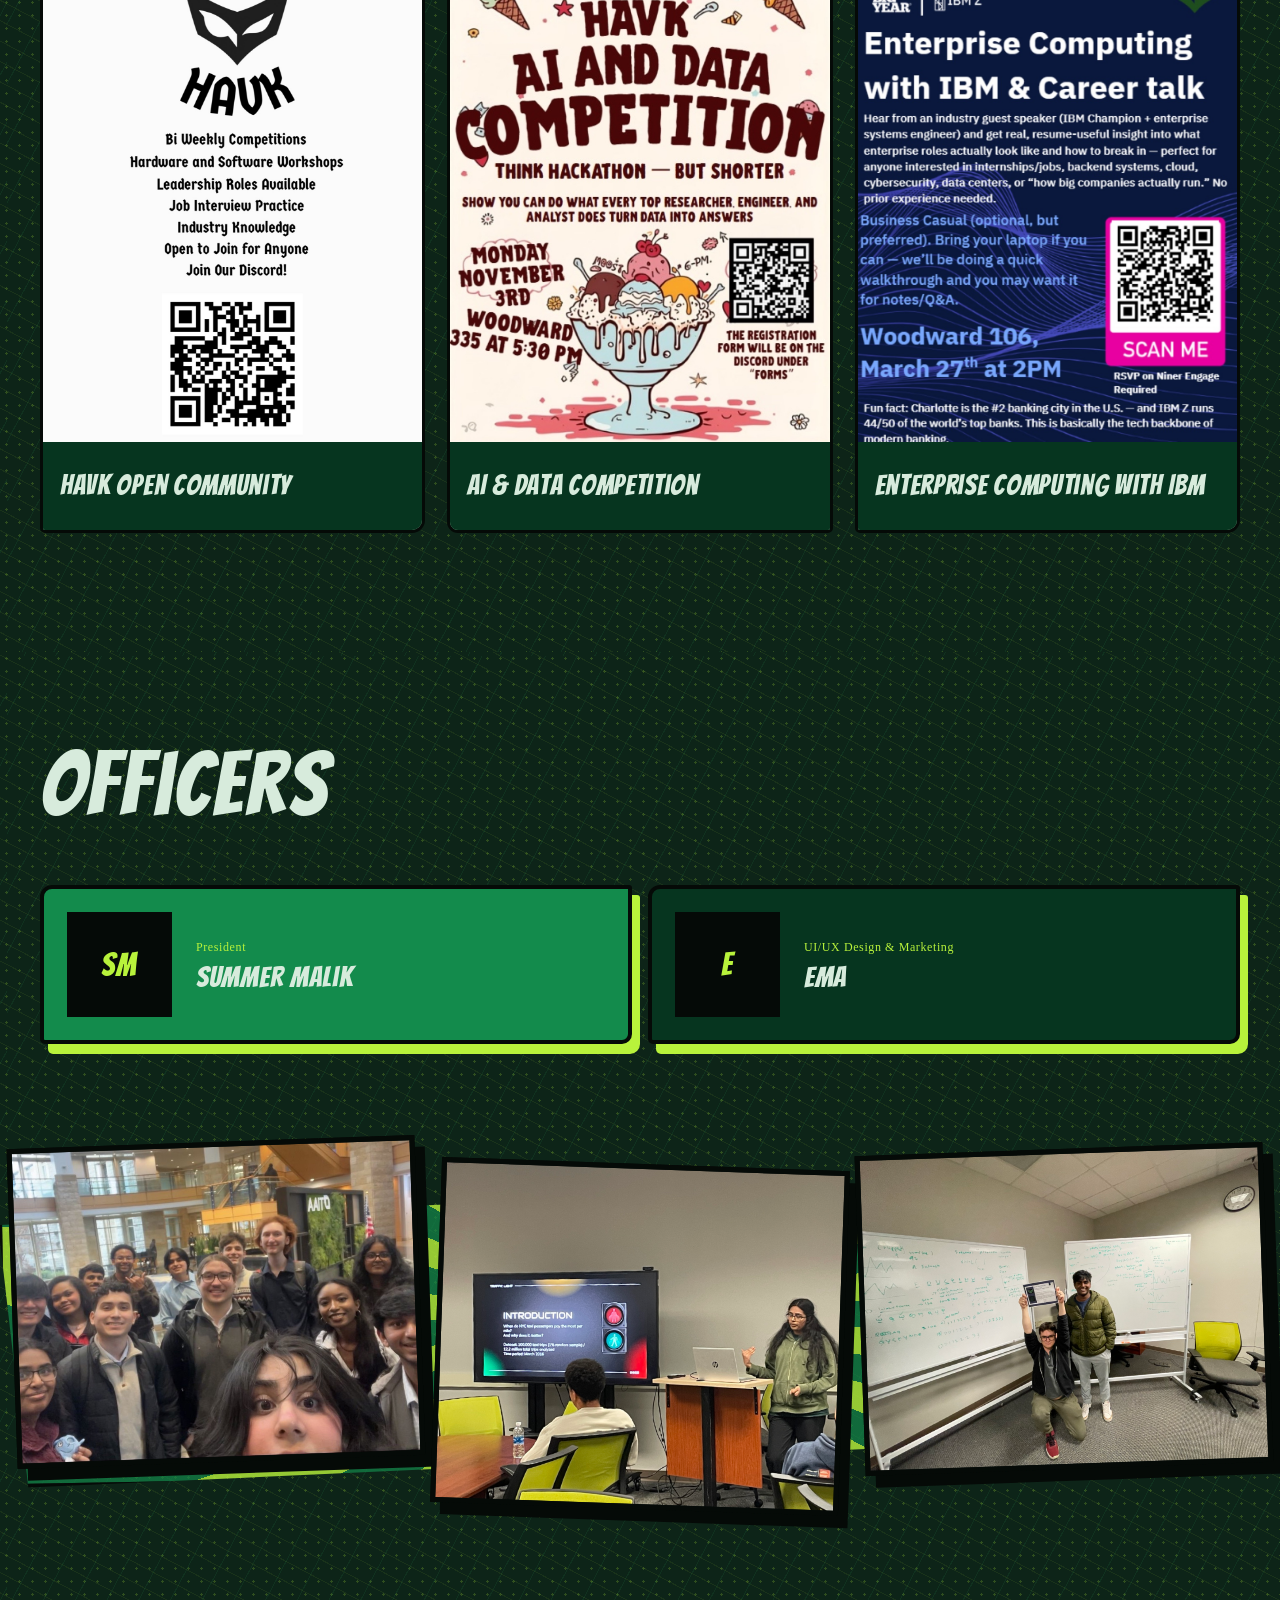
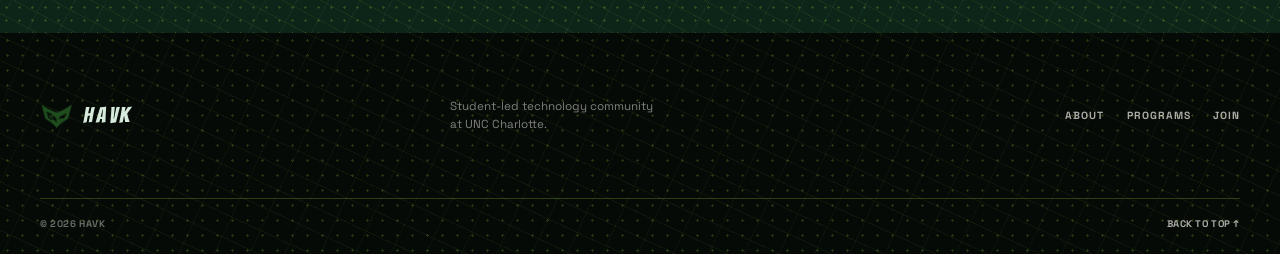
==== commit 090a55e1: "about" ====
--- a/index.html
+++ b/index.html
@@ -13,8 +13,8 @@
     <meta property="og:type" content="website" />
     <title>HAVK — UNC Charlotte</title>
     <link rel="icon" type="image/png" href="assets/images/havk-mark.png" />
-    <link rel="stylesheet" href="styles.css?v=20260805an" />
-    <script defer src="script.js?v=20260805an"></script>
+    <link rel="stylesheet" href="styles.css?v=20260805as" />
+    <script defer src="script.js?v=20260805as"></script>
   </head>
   <body>
     <a class="skip-link" href="#main-content">Skip to content</a>
@@ -111,7 +111,7 @@
         </div>
         <div class="shell hero__inner">
           <div class="hero__copy reveal">
-            <h1>HAVK</h1>
+            <h1 data-text="HAVK">HAVK</h1>
             <p class="hero__lede">A student technology community at UNC Charlotte.</p>
             <div class="hero__actions">
               <a class="button button--lime comic-discord discord-link" href="https://discord.gg/rPMw3u7mkj" target="_blank" rel="noreferrer">
@@ -146,23 +146,23 @@
 
       <section class="about section-paper" id="about">
         <div class="shell">
-          <div class="section-heading reveal">
+          <div class="about__intro reveal">
             <h2>About HAVK</h2>
-          </div>
-          <div class="about__body">
-            <div class="about__statement reveal">
-              <p class="display-copy">Workshops, competitions, industry visits, and career practice.</p>
-            </div>
-            <div class="about__copy reveal reveal--delay">
-              <p id="about-description">Student-run and open to anyone at UNC Charlotte.</p>
-              <a class="text-link" href="#team">Officers <span aria-hidden="true">↗</span></a>
-            </div>
-          </div>
-          <div class="section-collage section-collage--about">
-            <figure><img src="assets/images/field-pair.jpg" alt="Two students together in a campus atrium" loading="lazy" /></figure>
-            <figure><img src="assets/images/win-moment.jpg" alt="HAVK students celebrating after an activity" loading="lazy" /></figure>
-            <figure><img src="assets/images/community-lobby.jpg" alt="HAVK members gathered together on campus" loading="lazy" /></figure>
-            <figure><img src="assets/images/workshop-talk.jpg" alt="A HAVK member presenting during a workshop" loading="lazy" /></figure>
+            <p class="about__hook">For CCI students who want <em>more than classes, assignments, and technical work.</em></p>
+          </div>
+          <div class="about__story">
+            <div class="about__story-main reveal">
+              <p id="about-description">HAVK is a student organization in UNC Charlotte’s College of Computing and Informatics. We focus on helping students build real confidence, professional skills, leadership, and community through opportunities that feel practical, engaging, and actually useful.</p>
+              <p>This semester, <strong>Intern for a Day</strong> has taken students into real professional environments to meet people in industry and see what different career paths actually look like.</p>
+            </div>
+            <div class="about__story-side reveal reveal--delay">
+              <p>We have also hosted events around career growth, technical exploration, networking, communication, and teamwork—the things that help students stand out once the assignment is over.</p>
+              <p>HAVK is for students who want to meet ambitious people, get more involved, and prepare for internships, research, leadership roles, and industry.</p>
+            </div>
+          </div>
+          <div class="about__ending reveal">
+            <p>You do not need to have everything figured out. You just need to want more from your time here.</p>
+            <a class="text-link" href="#team">Meet the officers <span aria-hidden="true">↗</span></a>
           </div>
         </div>
       </section>
--- a/styles.css
+++ b/styles.css
@@ -141,6 +141,10 @@
 .hero::after { position: absolute; content: ""; width: min(49vw, 720px); height: min(44vw, 640px); right: 2%; top: 24%; background: var(--lime); clip-path: polygon(50% 0, 59% 18%, 75% 5%, 74% 25%, 96% 24%, 80% 42%, 100% 52%, 80% 62%, 92% 82%, 70% 77%, 64% 100%, 50% 82%, 35% 98%, 31% 78%, 7% 84%, 19% 63%, 0 54%, 20% 42%, 5% 23%, 28% 25%, 25% 4%, 42% 18%); opacity: .92; transform: rotate(-6deg); filter: drop-shadow(10px 12px 0 var(--ink)); pointer-events: none; }
 .hero__inner { position: relative; z-index: 1; display: grid; grid-template-columns: minmax(310px, .72fr) minmax(540px, 1.28fr); align-items: center; gap: 0; }
 .hero__copy { position: relative; z-index: 12; }
+.hero__copy h1 { position: relative; z-index: 0; width: max-content; isolation: isolate; color: var(--paper); text-shadow: -5px 2px 0 #ff3f9e, 5px -2px 0 #31dce9; }
+.hero__copy h1::before, .hero__copy h1::after { position: absolute; inset: 0; content: attr(data-text); text-shadow: none; pointer-events: none; transform: translate(15px, 11px); }
+.hero__copy h1::before { z-index: -2; color: #fff25a; -webkit-text-stroke: 1.5px var(--ink); }
+.hero__copy h1::after { z-index: -1; color: transparent; background: radial-gradient(circle, rgba(5, 10, 7, .95) 0 2px, transparent 2.2px) 0 0 / 7px 7px; background-clip: text; -webkit-background-clip: text; }
 .hero__lede { max-width: 470px; margin-bottom: 32px; color: rgba(242, 240, 232, .72); font-size: clamp(1rem, 1.55vw, 1.14rem); line-height: 1.6; }
 .hero__actions { display: flex; align-items: center; flex-wrap: wrap; gap: 25px; }
 .hero__signals { display: flex; gap: 18px; margin-top: 48px; color: rgba(242, 240, 232, .42); font-size: .63rem; font-weight: 800; letter-spacing: .16em; text-transform: uppercase; }
@@ -193,22 +197,27 @@
 .hero__scroll span { display: block; width: 39px; height: 1px; background: var(--lime); }
 
 .about { padding: 88px 0 82px; }
-.about__body { display: grid; grid-template-columns: minmax(0, 1.24fr) minmax(260px, .76fr); align-items: end; gap: 9vw; margin: 38px 0 20px; }
-.display-copy { max-width: 760px; margin: 0; font: 900 clamp(2rem, 4.4vw, 4.45rem)/.99 var(--display); letter-spacing: -.07em; }
-.display-copy span { color: var(--green); }
-.about__copy { max-width: 350px; padding-bottom: 4px; }
-.about__copy p { margin-bottom: 25px; color: rgba(215, 235, 220, .74); font-size: 1rem; line-height: 1.62; }
+.about__intro { display: grid; grid-template-columns: minmax(250px, .6fr) minmax(0, 1.4fr); gap: 7vw; align-items: start; }
+.about__intro h2 { margin: 0; }
+.about__hook { max-width: 800px; margin: 4px 0 0; color: var(--paper); font: 400 clamp(2.3rem, 4.5vw, 4.9rem)/.94 var(--display); letter-spacing: .025em; }
+.about__hook em { color: #fff25a; font-style: normal; text-shadow: 4px 3px 0 #ff3f9e; }
+.about__story { position: relative; display: grid; grid-template-columns: minmax(0, 1.08fr) minmax(280px, .72fr); gap: 9vw; margin-top: 70px; padding: 50px 0 53px; border-top: 4px solid var(--ink); border-bottom: 4px solid var(--ink); }
+.about__story::before { position: absolute; content: ""; width: 4px; top: 48px; bottom: 51px; left: 59%; background: repeating-linear-gradient(to bottom, var(--ink) 0 13px, transparent 13px 21px); transform: rotate(1.5deg); }
+.about__story-main, .about__story-side { min-width: 0; }
+.about__story-side { padding-top: 67px; }
+.about__story p { margin: 0 0 29px; color: rgba(215, 235, 220, .76); font-size: 1.05rem; line-height: 1.72; }
+.about__story-main p:first-child { color: var(--paper); font-size: clamp(1.25rem, 1.8vw, 1.65rem); line-height: 1.5; }
+.about__story p:last-child { margin-bottom: 0; }
+.about__story strong { color: #31dce9; font-family: var(--comic); font-weight: 400; }
+.about__ending { display: flex; align-items: flex-end; justify-content: space-between; gap: 48px; padding-top: 39px; }
+.about__ending p { max-width: 790px; margin: 0; color: var(--paper); font: 400 clamp(1.75rem, 3.3vw, 3.3rem)/1 var(--display); letter-spacing: .025em; }
+.about__ending .text-link { flex: 0 0 auto; margin-bottom: 5px; }
 .section-collage { position: relative; display: grid; align-items: center; gap: 16px; width: min(1440px, calc(100vw - 24px)); min-height: 390px; margin: 62px 0 8px 50%; padding: 38px 0; transform: translateX(-50%); isolation: isolate; }
-.section-collage--about { grid-template-columns: repeat(4, minmax(0, 1fr)); }
 .section-collage--team { grid-template-columns: repeat(3, minmax(0, 1fr)); }
 .section-collage::before { position: absolute; z-index: -1; content: ""; inset: 17% -12px 12%; border: 4px solid var(--ink); background: repeating-conic-gradient(from 7deg at 50% 50%, rgba(184, 242, 59, .8) 0 7deg, rgba(19, 139, 76, .68) 7deg 14deg); clip-path: polygon(0 12%, 98% 0, 100% 88%, 2% 100%); transform: rotate(-1deg); }
 .section-collage figure { position: relative; z-index: 1; width: 100%; height: 300px; margin: 0; overflow: hidden; border: 5px solid var(--ink); background: var(--ink); box-shadow: 10px 12px 0 var(--ink); transition: translate .2s ease, box-shadow .2s ease; }
 .section-collage figure:hover { translate: 0 -9px; box-shadow: 12px 14px 0 var(--ink); }
 .section-collage img { width: 100%; height: 100%; object-fit: cover; }
-.section-collage--about figure:nth-child(1) { height: 285px; transform: translateY(-20px) rotate(-3deg); }
-.section-collage--about figure:nth-child(2) { height: 325px; transform: translateY(22px) rotate(2deg); }
-.section-collage--about figure:nth-child(3) { height: 305px; transform: translateY(-8px) rotate(-2deg); }
-.section-collage--about figure:nth-child(4) { height: 290px; transform: translateY(18px) rotate(3deg); }
 .section-collage--team figure:nth-child(1) { height: 320px; transform: translateY(-15px) rotate(-2deg); }
 .section-collage--team figure:nth-child(2) { height: 345px; transform: translateY(20px) rotate(2deg); }
 .section-collage--team figure:nth-child(3) { height: 320px; transform: translateY(-8px) rotate(-2deg); }
@@ -415,8 +424,10 @@
   .hero::after { width: 650px; height: 650px; right: -50%; top: 35%; }
   .hero__scroll { bottom: 23px; left: 21px; }
   .about, .field-notes, .team { padding: 95px 0; }
-  .about__body { grid-template-columns: 1fr; gap: 30px; margin: 48px 0 70px; }
-  .about__copy { max-width: 450px; }
+  .about__intro { grid-template-columns: 1fr; gap: 25px; }
+  .about__hook { max-width: 650px; margin-top: 0; }
+  .about__story { grid-template-columns: minmax(0, 1fr) minmax(230px, .76fr); gap: 60px; }
+  .about__story::before { left: 56%; }
   .section-collage { width: calc(100vw - 14px); min-height: 360px; }
   .programs { padding: 52px 0 60px; }
   .programs__top { margin-bottom: 30px; }
@@ -448,6 +459,9 @@
   .site-header { inset: 0 0 auto; }
   .hero { padding-top: 122px; padding-bottom: 78px; }
   .hero__copy h1 { font-size: clamp(3.1rem, 15.5vw, 5.7rem); }
+  .hero__copy h1 { text-shadow: -3px 1px 0 #ff3f9e, 3px -1px 0 #31dce9; }
+  .hero__copy h1::before, .hero__copy h1::after { transform: translate(10px, 8px); }
+  .hero__copy h1::after { background-size: 6px 6px; }
   .hero__lede { font-size: .93rem; }
   .hero__actions { align-items: flex-start; flex-direction: column; gap: 19px; }
   .hero__signals { margin-top: 37px; gap: 12px; font-size: .55rem; }
@@ -497,13 +511,19 @@
   .hero__scroll { display: none; }
   .about, .field-notes, .team { padding: 79px 0; }
   h2 { font-size: clamp(2.8rem, 15vw, 4.6rem); }
-  .about__body { margin: 39px 0 55px; }
-  .display-copy { font-size: 2.07rem; }
+  .about__intro { gap: 17px; }
+  .about__hook { font-size: clamp(2.15rem, 11vw, 3.4rem); }
+  .about__hook em { text-shadow: 3px 2px 0 #ff3f9e; }
+  .about__story { grid-template-columns: 1fr; gap: 0; margin-top: 43px; padding: 34px 0 37px; }
+  .about__story::before { display: none; }
+  .about__story-side { padding-top: 29px; }
+  .about__story p { font-size: .92rem; line-height: 1.7; }
+  .about__story-main p:first-child { font-size: 1.08rem; }
+  .about__ending { align-items: flex-start; flex-direction: column; gap: 24px; padding-top: 31px; }
+  .about__ending p { font-size: clamp(1.85rem, 9.5vw, 2.75rem); }
   .section-collage { grid-template-columns: repeat(2, minmax(0, 1fr)); width: calc(100vw - 12px); min-height: 0; margin-top: 38px; padding: 28px 0; gap: 12px; }
   .section-collage::before { inset: 9% -3px 7%; }
   .section-collage figure { border-width: 3px; box-shadow: 6px 7px 0 var(--ink); }
-  .section-collage--about figure:nth-child(1), .section-collage--about figure:nth-child(2), .section-collage--about figure:nth-child(3), .section-collage--about figure:nth-child(4) { width: 100%; height: 190px; transform: rotate(-2deg); }
-  .section-collage--about figure:nth-child(even) { transform: rotate(2deg); }
   .section-collage--team figure:nth-child(1) { grid-column: 1 / -1; width: 100%; height: 210px; transform: rotate(-1deg); }
   .section-collage--team figure:nth-child(2), .section-collage--team figure:nth-child(3) { width: 100%; height: 205px; transform: rotate(2deg); }
   .section-collage--team figure:nth-child(3) { transform: rotate(-2deg); }
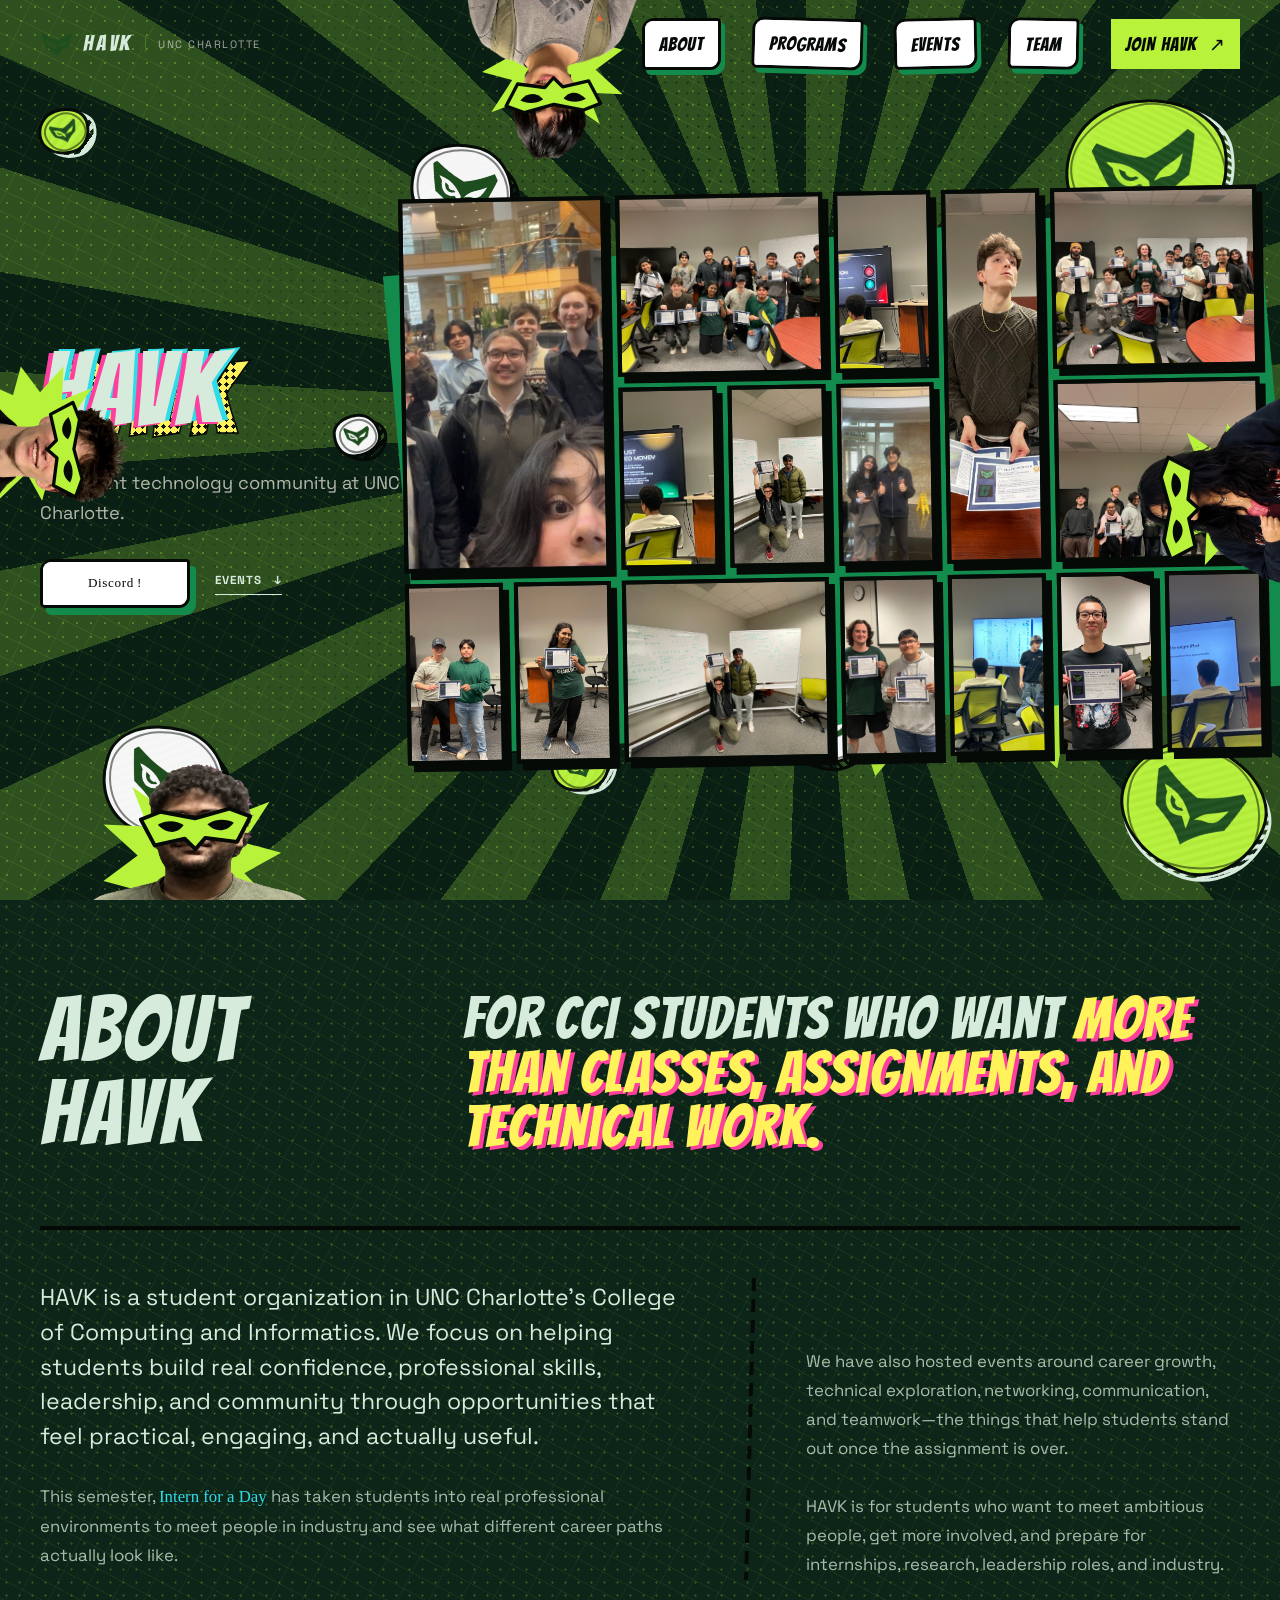
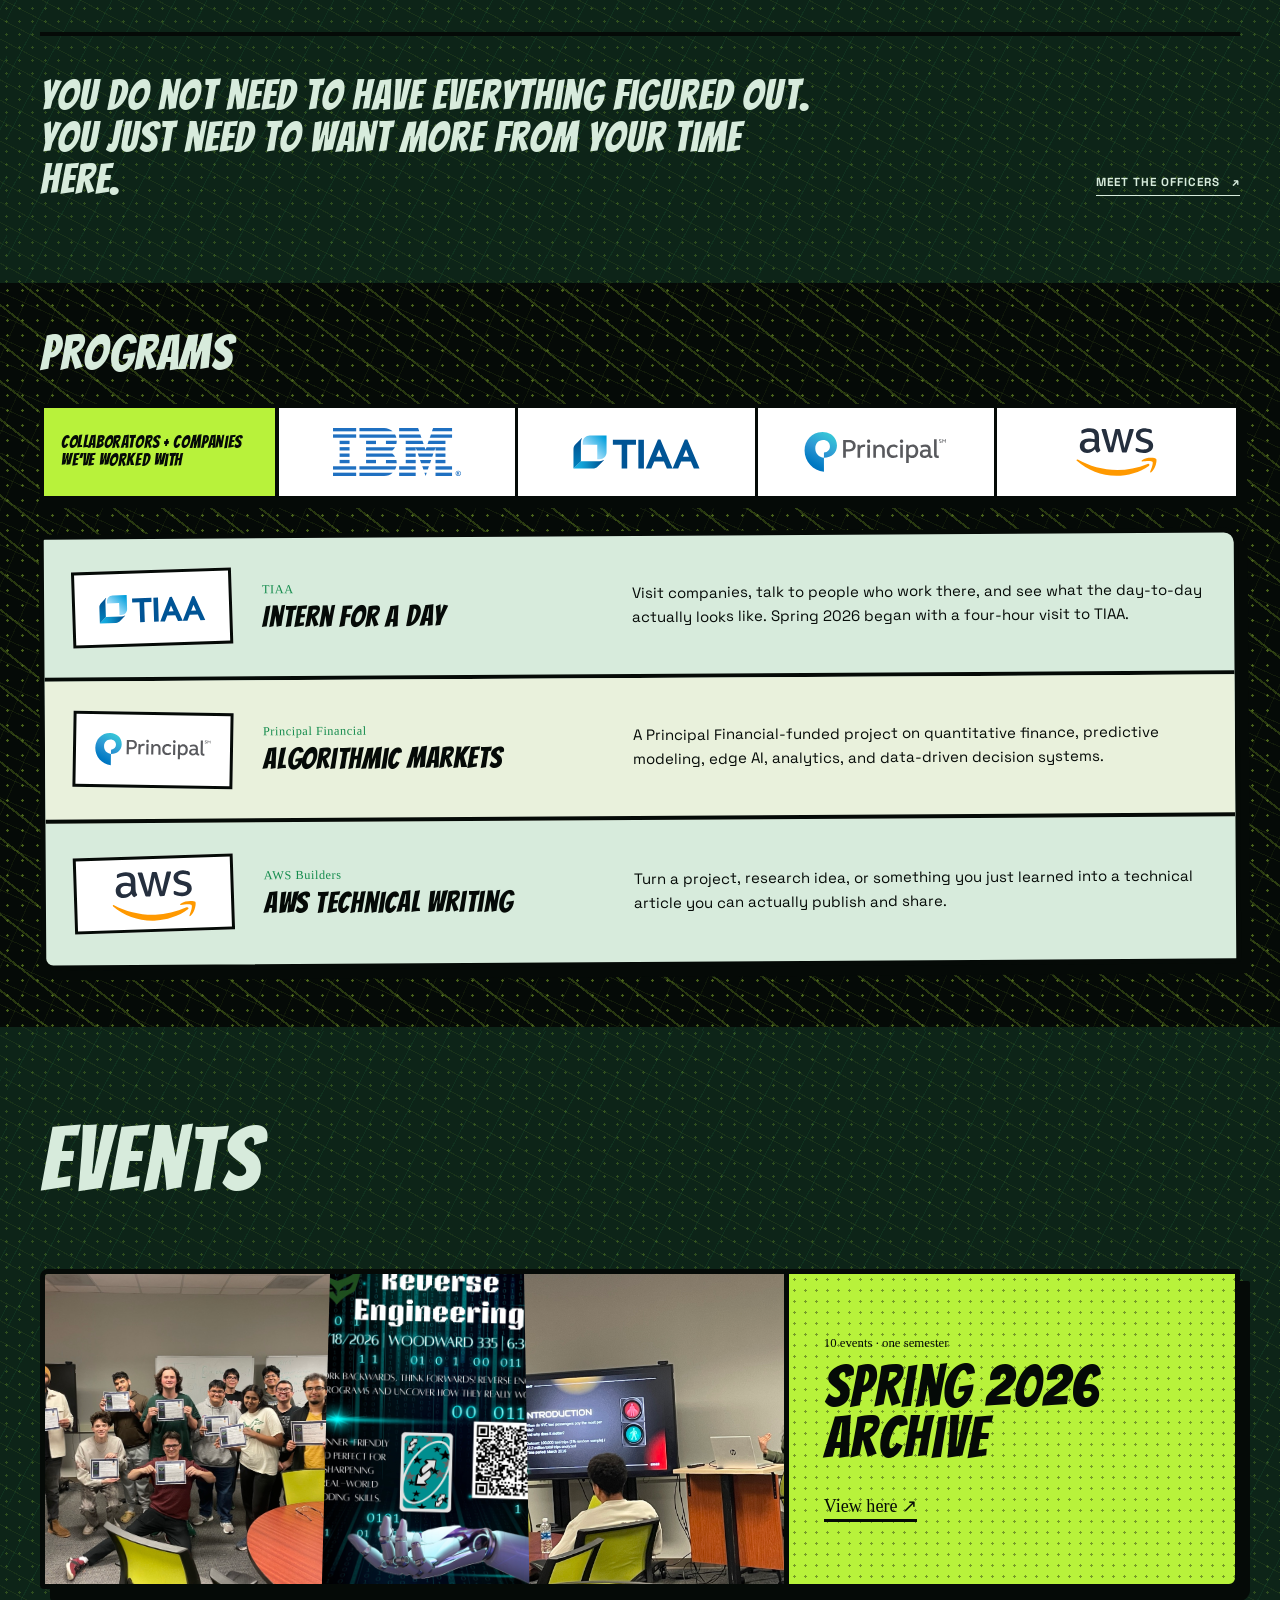
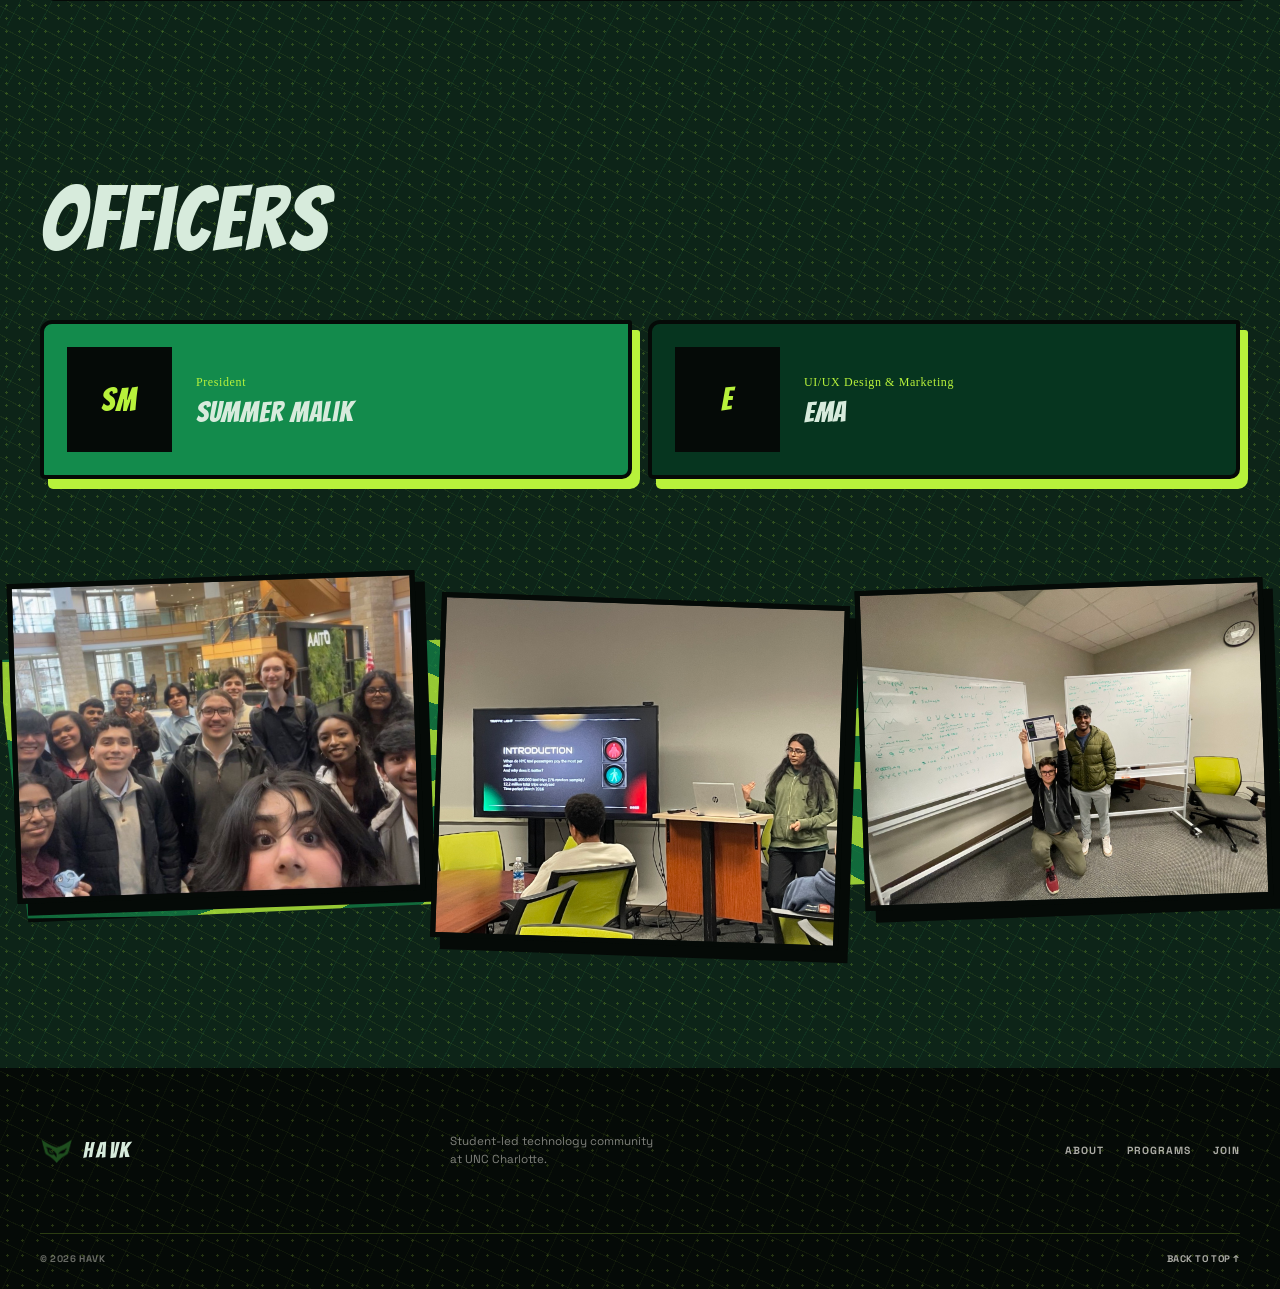
==== commit e291f270: "event push" ====
--- a/index.html
+++ b/index.html
@@ -13,8 +13,8 @@
     <meta property="og:type" content="website" />
     <title>HAVK — UNC Charlotte</title>
     <link rel="icon" type="image/png" href="assets/images/havk-mark.png" />
-    <link rel="stylesheet" href="styles.css?v=20260805as" />
-    <script defer src="script.js?v=20260805as"></script>
+    <link rel="stylesheet" href="styles.css?v=20260805aw" />
+    <script defer src="script.js?v=20260805aw"></script>
   </head>
   <body>
     <a class="skip-link" href="#main-content">Skip to content</a>
@@ -170,35 +170,13 @@
       <section class="programs section-dark" id="programs">
         <div class="shell">
           <div class="programs__top reveal">
-            <h2>Companies we’ve collaborated / worked with</h2>
-          </div>
-          <div class="company-wall">
-            <figure class="company-logo reveal">
-              <img src="assets/logos/ibm.svg" alt="IBM" loading="lazy" />
-            </figure>
-            <figure class="company-logo reveal reveal--delay">
-              <img src="assets/logos/tiaa.svg" alt="TIAA" loading="lazy" />
-            </figure>
-            <figure class="company-logo reveal">
-              <img src="assets/logos/principal-financial.svg" alt="Principal Financial Group" loading="lazy" />
-            </figure>
-            <figure class="company-logo reveal reveal--delay">
-              <img src="assets/logos/aws.svg" alt="Amazon Web Services" loading="lazy" />
-            </figure>
-          </div>
-        </div>
-      </section>
-
-      <section class="intern section-lime" id="intern-for-a-day">
-        <div class="shell intern__grid">
-          <div class="intern__image reveal">
-            <img src="assets/images/community-lobby.jpg" alt="HAVK members gathered together in a campus lobby" loading="lazy" />
-          </div>
-          <div class="intern__copy reveal reveal--delay">
-            <h2>Intern for a Day</h2>
-            <p>Two company visits each semester.</p>
-            <a class="button button--ink discord-link" href="https://discord.gg/rPMw3u7mkj" target="_blank" rel="noreferrer">Discord <span aria-hidden="true">↗</span></a>
-          </div>
+            <h2>Programs</h2>
+          </div>
+          <div class="collaborators reveal">
+            <p>Collaborators + companies we’ve worked with</p>
+            <div class="collaborator-strip" id="collaborator-list" aria-live="polite"></div>
+          </div>
+          <div class="program-board" id="program-list" aria-live="polite"></div>
         </div>
       </section>
 
@@ -209,7 +187,18 @@
               <h2>Events</h2>
             </div>
           </div>
-          <div class="event-scroller reveal" id="event-list" aria-live="polite"></div>
+          <a class="archive-teaser reveal" href="events.html">
+            <div class="archive-teaser__images" aria-hidden="true">
+              <img src="assets/images/event-group-awards.jpg" alt="" loading="lazy" />
+              <img src="assets/posters/reverse-engineering.jpg" alt="" loading="lazy" />
+              <img src="assets/images/workshop-talk.jpg" alt="" loading="lazy" />
+            </div>
+            <div class="archive-teaser__copy">
+              <span>10 events · one semester</span>
+              <h3>Spring 2026 Archive</h3>
+              <strong>View here <span aria-hidden="true">↗</span></strong>
+            </div>
+          </a>
         </div>
       </section>
 
--- a/styles.css
+++ b/styles.css
@@ -233,48 +233,83 @@
 .programs .shell { position: relative; }
 .programs__top { max-width: 720px; margin-bottom: 28px; }
 .programs__top h2 { margin: 0; font-size: clamp(2.2rem, 3.8vw, 4rem); line-height: .92; }
-.company-wall { display: grid; grid-template-columns: repeat(4, minmax(0, 1fr)); align-items: center; gap: 18px; }
-.company-logo { position: relative; display: grid; place-items: center; min-width: 0; min-height: 138px; margin: 0; padding: 25px 22px; overflow: hidden; border: 4px solid var(--ink); border-radius: 8px 18px 6px 14px; background: #fff; box-shadow: 6px 7px 0 var(--ink); transform: rotate(-1deg); }
-.company-logo:nth-child(even) { transform: translateY(5px) rotate(1deg); }
-.company-logo:nth-child(3) { transform: translateY(-3px) rotate(-.6deg); }
-.company-logo img { position: relative; z-index: 1; width: min(100%, 210px); max-height: 72px; object-fit: contain; }
-.company-logo:nth-child(3) img { width: min(100%, 225px); }
-
-.intern { padding: 68px 0 78px; }
-.intern__grid { display: grid; grid-template-columns: minmax(320px, .9fr) minmax(0, 1fr); gap: 9vw; align-items: center; }
-.intern__image { position: relative; min-height: 530px; padding: 0; background: var(--green); clip-path: polygon(2% 0, 96% 2%, 100% 96%, 5% 100%); transform: rotate(-2deg); }
-.intern__image > img:first-child { width: 100%; height: 100%; min-height: 506px; object-fit: cover; }
-.intern__image-label { position: absolute; bottom: -28px; right: -37px; display: flex; flex-direction: column; width: 185px; padding: 17px; color: var(--lime); background: var(--ink); transform: rotate(7deg); }
-.intern__image-label span { margin-bottom: 13px; font-size: .57rem; font-weight: 850; letter-spacing: .14em; text-transform: uppercase; }
-.intern__image-label strong { font: 900 1.58rem/.93 var(--display); letter-spacing: -.06em; }
-.intern__copy { max-width: 530px; padding: 20px 0; }
-.intern__copy h2 { margin-bottom: 25px; }
-.intern__copy > p:not(.eyebrow) { max-width: 475px; margin-bottom: 33px; color: rgba(17, 22, 36, .78); font-size: 1.05rem; line-height: 1.65; }
-.mini-stats { display: flex; gap: 27px; margin-bottom: 34px; padding: 18px 0 17px; border-top: 1px solid rgba(9, 59, 38, .35); border-bottom: 1px solid rgba(9, 59, 38, .35); }
-.mini-stats div { display: flex; flex-direction: column; gap: 5px; }
-.mini-stats strong { color: var(--green-deep); font: 900 1.5rem/1 var(--display); letter-spacing: -.06em; }
-.mini-stats span { color: #365543; font-size: .62rem; font-weight: 800; letter-spacing: .08em; text-transform: uppercase; }
+.collaborators { display: grid; grid-template-columns: 235px minmax(0, 1fr); align-items: stretch; margin-bottom: 31px; border: 4px solid var(--ink); color: var(--ink); background: var(--lime); box-shadow: 7px 8px 0 var(--ink); transform: rotate(.25deg); }
+.collaborators > p { display: grid; place-items: center; margin: 0; padding: 14px 17px; border-right: 4px solid var(--ink); font: 400 1.06rem/1.05 var(--display); letter-spacing: .035em; }
+.collaborator-strip { display: grid; grid-template-columns: repeat(4, minmax(0, 1fr)); min-width: 0; background: #fff; }
+.collaborator-logo { display: grid; place-items: center; min-width: 0; height: 88px; padding: 16px 22px; border-right: 3px solid var(--ink); }
+.collaborator-logo:last-child { border-right: 0; }
+.collaborator-logo img { width: min(100%, 145px); max-height: 48px; object-fit: contain; }
+.program-board { overflow: hidden; border: 5px solid var(--ink); border-radius: 6px 15px 5px 12px; color: var(--ink); background: var(--paper); box-shadow: 9px 10px 0 var(--ink); transform: rotate(-.35deg); }
+.program-row { display: grid; grid-template-columns: 160px minmax(210px, .8fr) minmax(0, 1.35fr); gap: 30px; align-items: center; min-height: 142px; padding: 24px 28px; border-bottom: 4px solid var(--ink); }
+.program-row:last-child { border-bottom: 0; }
+.program-row:nth-child(2) { background: #e9f1dc; }
+.program-row__logo { display: grid; place-items: center; width: 100%; height: 76px; padding: 12px 18px; border: 3px solid var(--ink); background: #fff; transform: rotate(-1.5deg); }
+.program-row:nth-child(2) .program-row__logo { transform: rotate(1.3deg); }
+.program-row__logo img { width: min(100%, 132px); max-height: 50px; object-fit: contain; }
+.program-row__title span { display: block; margin-bottom: 7px; color: var(--green); font: 400 .77rem/1 var(--comic); letter-spacing: .045em; }
+.program-row h3 { margin: 0; font: 400 clamp(1.55rem, 2.3vw, 2.35rem)/.95 var(--display); letter-spacing: .025em; }
+.program-row > p { margin: 0; font-size: .94rem; line-height: 1.58; }
 
 .field-notes { padding: 91px 0 98px; overflow: hidden; }
 .section-heading--split, .team__heading { display: flex; align-items: end; justify-content: space-between; gap: 8vw; margin-bottom: 67px; }
 .section-heading--split h2, .team__heading h2 { margin-bottom: 0; }
 .section-heading--split > p { max-width: 325px; margin: 0 0 6px; color: rgba(215, 235, 220, .7); font-size: .96rem; line-height: 1.6; }
-.event-scroller { display: grid; grid-template-columns: repeat(3, minmax(0, 1fr)); gap: 22px; padding-bottom: 21px; }
-.event-card { display: flex; flex-direction: column; min-height: 455px; overflow: hidden; border: 3px solid var(--ink); background: var(--paper-deep); border-radius: 11px 3px 13px 5px; transition: transform .3s ease, box-shadow .3s ease; }
+.archive-teaser { display: grid; grid-template-columns: minmax(0, 1.25fr) minmax(315px, .75fr); min-height: 310px; overflow: hidden; border: 5px solid var(--ink); border-radius: 8px 2px 11px 4px; background: var(--lime); box-shadow: 10px 12px 0 var(--ink); transform: rotate(-.45deg); transition: transform .2s ease, box-shadow .2s ease; }
+.archive-teaser:hover, .archive-teaser:focus-visible { box-shadow: 13px 15px 0 #31dce9, 19px 21px 0 #ff3f9e; transform: translateY(-5px) rotate(.2deg); }
+.archive-teaser__images { display: grid; grid-template-columns: 1.15fr .8fr 1fr; min-width: 0; overflow: hidden; border-right: 5px solid var(--ink); background: var(--ink); }
+.archive-teaser__images img { width: 100%; height: 100%; min-height: 310px; object-fit: cover; border-right: 4px solid var(--ink); }
+.archive-teaser__images img:nth-child(1) { transform: scale(1.05) rotate(-1deg); }
+.archive-teaser__images img:nth-child(2) { transform: scale(1.07) rotate(1.5deg); }
+.archive-teaser__images img:last-child { border-right: 0; transform: scale(1.05) rotate(-1deg); }
+.archive-teaser__copy { display: flex; flex-direction: column; justify-content: center; padding: 35px; color: var(--ink); background-image: radial-gradient(rgba(5, 10, 7, .38) 1.2px, transparent 1.4px); background-size: 11px 11px; }
+.archive-teaser__copy > span { margin-bottom: 13px; font: 400 .8rem/1 var(--comic); }
+.archive-teaser__copy h3 { max-width: 330px; margin: 0 0 33px; font: 400 clamp(2.6rem, 4.5vw, 4.8rem)/.88 var(--display); letter-spacing: .025em; }
+.archive-teaser__copy strong { align-self: flex-start; padding-bottom: 4px; border-bottom: 3px solid var(--ink); font: 400 1.13rem/1 var(--comic); }
+.event-scroller { display: grid; grid-auto-flow: column; grid-auto-columns: minmax(265px, 29%); gap: 20px; overflow-x: auto; overscroll-behavior-inline: contain; padding: 8px 14px 30px 2px; scroll-snap-type: inline mandatory; scrollbar-color: var(--lime) var(--green-deep); scrollbar-width: auto; }
+.event-scroller::-webkit-scrollbar { height: 12px; }
+.event-scroller::-webkit-scrollbar-track { border: 2px solid var(--ink); background: var(--green-deep); }
+.event-scroller::-webkit-scrollbar-thumb { border: 2px solid var(--ink); background: var(--lime); }
+.event-card { display: flex; flex-direction: column; min-height: 405px; overflow: hidden; border: 3px solid var(--ink); background: var(--paper-deep); border-radius: 11px 3px 13px 5px; scroll-snap-align: start; transition: transform .3s ease, box-shadow .3s ease; }
 .event-card:nth-child(2n) { border-radius: 3px 13px 5px 11px; transform: rotate(1deg); }
 .event-card:nth-child(3n) { transform: rotate(-.8deg); }
 .event-card:hover, .event-card:focus-within { transform: translateY(-8px) rotate(0); box-shadow: 12px 15px 0 var(--lime); }
-.event-card__image { position: relative; aspect-ratio: 4 / 5; overflow: hidden; background: var(--green-deep); }
+.event-card__image { position: relative; aspect-ratio: 16 / 10; overflow: hidden; background: var(--green-deep); }
 .event-card__image, .gallery-item__button { display: block; width: 100%; padding: 0; border: 0; border-radius: 0; color: inherit; font: inherit; text-align: left; }
 .event-card__image img { width: 100%; height: 100%; object-fit: cover; transition: transform .5s ease; }
 .event-card:hover .event-card__image img { transform: scale(1.045); }
-.event-card__meta { position: absolute; top: 12px; left: 12px; padding: 7px 9px; color: var(--ink); background: var(--lime); border: 2px solid var(--ink); border-radius: 9px 3px 8px 4px; font-family: var(--comic); font-size: .73rem; font-weight: 400; letter-spacing: .04em; text-transform: none; transform: rotate(-4deg); }
-.event-card__body { display: flex; flex: 1; flex-direction: column; justify-content: center; min-height: 88px; padding: 17px; background: var(--green-deep); }
-.event-card__type { margin: 0 0 10px; color: var(--green); font-family: var(--comic); font-size: .75rem; font-weight: 400; letter-spacing: .05em; text-transform: none; }
-.event-card h3 { margin: 0; color: var(--paper); font: 400 1.72rem/.97 var(--display); letter-spacing: .025em; }
-.event-card__body > p:not(.event-card__type) { margin-bottom: 16px; color: #5a6258; font-size: .79rem; line-height: 1.48; }
-.event-card__foot { display: flex; align-items: center; justify-content: space-between; gap: 10px; margin-top: auto; padding-top: 13px; border-top: 1px solid var(--line-light); color: var(--muted); font-size: .6rem; font-weight: 800; letter-spacing: .08em; text-transform: uppercase; }
-.event-card__arrow { color: var(--green); font-size: 1.1rem; }
+.event-card__date { position: absolute; top: 12px; left: 12px; padding: 7px 10px 6px; border: 2px solid var(--ink); color: var(--ink); background: var(--lime); font: 400 .83rem/1 var(--comic); transform: rotate(-4deg); }
+.event-card__body { display: flex; flex: 1; flex-direction: column; min-height: 205px; padding: 18px; background: var(--green-deep); }
+.event-card__type { margin: 0 0 9px; color: #31dce9; font-family: var(--comic); font-size: .75rem; font-weight: 400; letter-spacing: .05em; }
+.event-card h3 { margin: 0; color: var(--paper); font: 400 1.68rem/.98 var(--display); letter-spacing: .025em; }
+.event-card__description { margin: 13px 0 17px; color: rgba(242, 240, 232, .7); font-size: .78rem; line-height: 1.5; }
+.event-card__location { margin-top: auto; padding-top: 12px; border-top: 1px dashed rgba(242, 240, 232, .3); color: var(--lime); font: 400 .7rem/1.2 var(--comic); letter-spacing: .035em; }
+
+.archive-hero { position: relative; min-height: 575px; padding: 164px 0 86px; overflow: hidden; }
+.archive-hero::before { position: absolute; content: ""; inset: 0; opacity: .65; background: repeating-conic-gradient(from -10deg at 73% 53%, rgba(184, 242, 59, .22) 0 8deg, rgba(5, 10, 7, .18) 8deg 16deg); }
+.archive-hero__burst { position: absolute; width: 420px; height: 420px; right: 2vw; bottom: -115px; border: 6px solid var(--ink); background: #fff25a; clip-path: polygon(50% 0, 58% 27%, 73% 5%, 76% 31%, 96% 16%, 84% 40%, 100% 50%, 79% 58%, 95% 81%, 69% 72%, 62% 100%, 49% 79%, 34% 98%, 31% 72%, 5% 84%, 20% 59%, 0 49%, 22% 40%, 4% 17%, 29% 29%, 25% 3%, 42% 25%); transform: rotate(9deg); }
+.archive-hero__inner { position: relative; z-index: 1; display: flex; align-items: flex-end; justify-content: space-between; gap: 60px; }
+.archive-back { display: inline-block; margin-bottom: 34px; padding-bottom: 3px; border-bottom: 2px solid var(--lime); color: var(--lime); font: 400 .9rem/1 var(--comic); }
+.archive-kicker { margin-bottom: 16px; color: #31dce9; font: 400 1rem/1 var(--comic); transform: rotate(-1deg); }
+.archive-hero h1 { margin: 0; font-size: clamp(5.5rem, 11vw, 10.5rem); line-height: .76; text-shadow: 8px 6px 0 #ff3f9e, -7px -5px 0 #31dce9; }
+.archive-hero h1 em { color: #fff25a; }
+.archive-hero__note { position: relative; display: flex; flex-direction: column; width: 235px; margin: 0 33px 11px 0; padding: 24px 27px 27px; border: 5px solid var(--ink); color: var(--ink); background: #fff; box-shadow: 9px 10px 0 var(--green); transform: rotate(4deg); }
+.archive-hero__note strong { color: var(--green); font: 400 5.4rem/.75 var(--display); }
+.archive-hero__note span { margin-top: 15px; font: 400 .9rem/1.25 var(--comic); }
+.archive-events { padding: 92px 0 116px; }
+.archive-events__heading { display: flex; align-items: flex-end; justify-content: space-between; gap: 40px; margin-bottom: 62px; }
+.archive-events__heading h2 { margin: 0; }
+.archive-events__heading p { max-width: 260px; margin: 0 0 7px; color: var(--lime); font: 400 1rem/1.25 var(--comic); transform: rotate(-2deg); }
+.archive-event-grid { display: grid; grid-template-columns: repeat(2, minmax(0, 1fr)); gap: 38px 30px; align-items: start; }
+.archive-event-grid .event-card { min-height: 510px; border-width: 5px; box-shadow: 9px 10px 0 var(--ink); }
+.archive-event-grid .event-card:nth-child(4n + 1) { transform: rotate(-1deg); }
+.archive-event-grid .event-card:nth-child(4n + 2) { transform: translateY(25px) rotate(1deg); }
+.archive-event-grid .event-card:nth-child(4n + 3) { transform: translateY(-7px) rotate(.7deg); }
+.archive-event-grid .event-card:nth-child(4n) { transform: translateY(18px) rotate(-.8deg); }
+.archive-event-grid .event-card:hover { transform: translateY(-8px) rotate(0); }
+.archive-event-grid .event-card__image { aspect-ratio: 16 / 9; }
+.archive-event-grid .event-card__body { min-height: 230px; padding: 24px; }
+.archive-event-grid .event-card h3 { font-size: clamp(2rem, 3.1vw, 3.1rem); }
+.archive-event-grid .event-card__description { max-width: 470px; font-size: .91rem; }
 
 .section-ink { background-color: #151c17; }
 .gallery { padding: 125px 0 131px; overflow: hidden; }
@@ -431,15 +466,22 @@
   .section-collage { width: calc(100vw - 14px); min-height: 360px; }
   .programs { padding: 52px 0 60px; }
   .programs__top { margin-bottom: 30px; }
-  .company-wall { grid-template-columns: repeat(2, minmax(0, 1fr)); gap: 21px; }
-  .company-logo { min-height: 132px; }
-  .intern { padding: 76px 0 104px; }
-  .intern__grid { grid-template-columns: 1fr; gap: 68px; }
-  .intern__image { min-height: 480px; max-width: 500px; width: 88%; }
-  .intern__image > img:first-child { min-height: 456px; }
+  .collaborators { grid-template-columns: 190px minmax(0, 1fr); }
+  .collaborators > p { padding: 12px; font-size: .88rem; }
+  .collaborator-logo { height: 78px; padding: 13px 15px; }
+  .program-row { grid-template-columns: 130px minmax(185px, .8fr) minmax(0, 1fr); gap: 20px; padding: 22px; }
+  .program-row__logo { height: 70px; padding: 10px 14px; }
   .section-heading--split, .team__heading { display: block; margin-bottom: 50px; }
   .section-heading--split > p, .team__heading > p { max-width: 450px; margin-top: 27px; }
-  .event-scroller { grid-template-columns: repeat(2, minmax(0, 1fr)); gap: 16px; }
+  .archive-teaser { grid-template-columns: minmax(0, 1fr) 270px; min-height: 280px; }
+  .archive-teaser__images img { min-height: 280px; }
+  .archive-teaser__copy { padding: 27px; }
+  .event-scroller { grid-auto-columns: minmax(270px, 46%); gap: 16px; }
+  .archive-hero { min-height: 535px; padding-top: 145px; }
+  .archive-hero__burst { width: 330px; height: 330px; right: -85px; }
+  .archive-hero__note { width: 195px; margin-right: 0; }
+  .archive-event-grid { gap: 30px 20px; }
+  .archive-event-grid .event-card { min-height: 470px; }
   .gallery { padding: 95px 0 105px; }
   .gallery__top { display: block; }
   .gallery__aside { max-width: 440px; margin-top: 27px; }
@@ -534,24 +576,41 @@
   .programs { padding: 42px 0 49px; }
   .programs__top { margin-bottom: 24px; }
   .programs__top h2 { font-size: clamp(2.2rem, 10vw, 3.35rem); }
-  .company-wall { gap: 12px; }
-  .company-logo { min-height: 108px; padding: 20px 14px; border-width: 3px; box-shadow: 5px 6px 0 var(--ink); }
-  .company-logo:nth-child(even) { transform: translateY(4px) rotate(.8deg); }
-  .company-logo:nth-child(3) { transform: translateY(-2px) rotate(-.5deg); }
-  .company-logo img, .company-logo:nth-child(3) img { width: min(100%, 165px); max-height: 54px; }
-  .intern { padding: 63px 0 89px; }
-  .intern__grid { gap: 50px; }
-  .intern__image { min-height: 360px; width: 91%; }
-  .intern__image > img:first-child { min-height: 336px; }
-  .intern__image-label { right: -23px; width: 147px; padding: 13px; }
-  .intern__image-label strong { font-size: 1.25rem; }
-  .intern__copy > p:not(.eyebrow) { font-size: .92rem; }
-  .mini-stats { gap: 13px; }
-  .mini-stats strong { font-size: 1.25rem; }
-  .mini-stats span { font-size: .52rem; }
+  .collaborators { display: block; margin-bottom: 25px; border-width: 3px; box-shadow: 5px 6px 0 var(--ink); }
+  .collaborators > p { display: block; padding: 10px 13px 8px; border-right: 0; border-bottom: 3px solid var(--ink); font-size: .95rem; }
+  .collaborator-strip { grid-template-columns: repeat(2, minmax(0, 1fr)); }
+  .collaborator-logo { height: 66px; padding: 11px 15px; border-right-width: 2px; border-bottom: 2px solid var(--ink); }
+  .collaborator-logo:nth-child(2n) { border-right: 0; }
+  .collaborator-logo:nth-last-child(-n + 2) { border-bottom: 0; }
+  .collaborator-logo img { max-height: 39px; }
+  .program-board { border-width: 4px; box-shadow: 6px 7px 0 var(--ink); }
+  .program-row { grid-template-columns: 92px 1fr; gap: 11px 15px; min-height: 0; padding: 18px 16px; border-bottom-width: 3px; }
+  .program-row__logo { grid-row: 1; height: 65px; padding: 8px 10px; border-width: 2px; }
+  .program-row__logo img { max-height: 41px; }
+  .program-row__title span { margin-bottom: 5px; font-size: .63rem; }
+  .program-row h3 { font-size: 1.42rem; }
+  .program-row > p { grid-column: 1 / -1; font-size: .8rem; line-height: 1.5; }
   .section-heading--split, .team__heading { margin-bottom: 41px; }
-  .event-scroller { grid-template-columns: 1fr; gap: 16px; }
-  .event-card { min-height: 460px; }
+  .archive-teaser { grid-template-columns: 1fr; min-height: 0; border-width: 4px; box-shadow: 7px 8px 0 var(--ink); }
+  .archive-teaser__images { height: 185px; border-right: 0; border-bottom: 4px solid var(--ink); }
+  .archive-teaser__images img { min-height: 185px; }
+  .archive-teaser__copy { min-height: 210px; padding: 24px; }
+  .archive-teaser__copy h3 { margin-bottom: 25px; font-size: 2.85rem; }
+  .event-scroller { grid-auto-columns: 84%; gap: 15px; margin-right: -18px; padding-bottom: 25px; }
+  .event-card { min-height: 395px; }
+  .archive-hero { min-height: 590px; padding: 132px 0 72px; }
+  .archive-hero__inner { display: block; }
+  .archive-hero h1 { font-size: clamp(4.7rem, 24vw, 7.2rem); text-shadow: 5px 4px 0 #ff3f9e, -4px -3px 0 #31dce9; }
+  .archive-hero__burst { width: 270px; height: 270px; right: -105px; bottom: -45px; }
+  .archive-hero__note { width: 180px; margin: 53px 0 0 7px; padding: 19px 21px 22px; }
+  .archive-hero__note strong { font-size: 4.3rem; }
+  .archive-events { padding: 75px 0 90px; }
+  .archive-events__heading { display: block; margin-bottom: 42px; }
+  .archive-events__heading p { margin-top: 19px; }
+  .archive-event-grid { grid-template-columns: 1fr; gap: 28px; }
+  .archive-event-grid .event-card, .archive-event-grid .event-card:nth-child(n) { min-height: 430px; transform: rotate(-.5deg); }
+  .archive-event-grid .event-card:nth-child(even) { transform: rotate(.6deg); }
+  .archive-event-grid .event-card h3 { font-size: 2.2rem; }
   .gallery { padding: 79px 0 88px; }
   .gallery-grid { grid-template-rows: 220px 160px 160px; gap: 10px; margin-top: 38px; }
   .gallery-item__caption { right: 11px; bottom: 11px; left: 11px; }
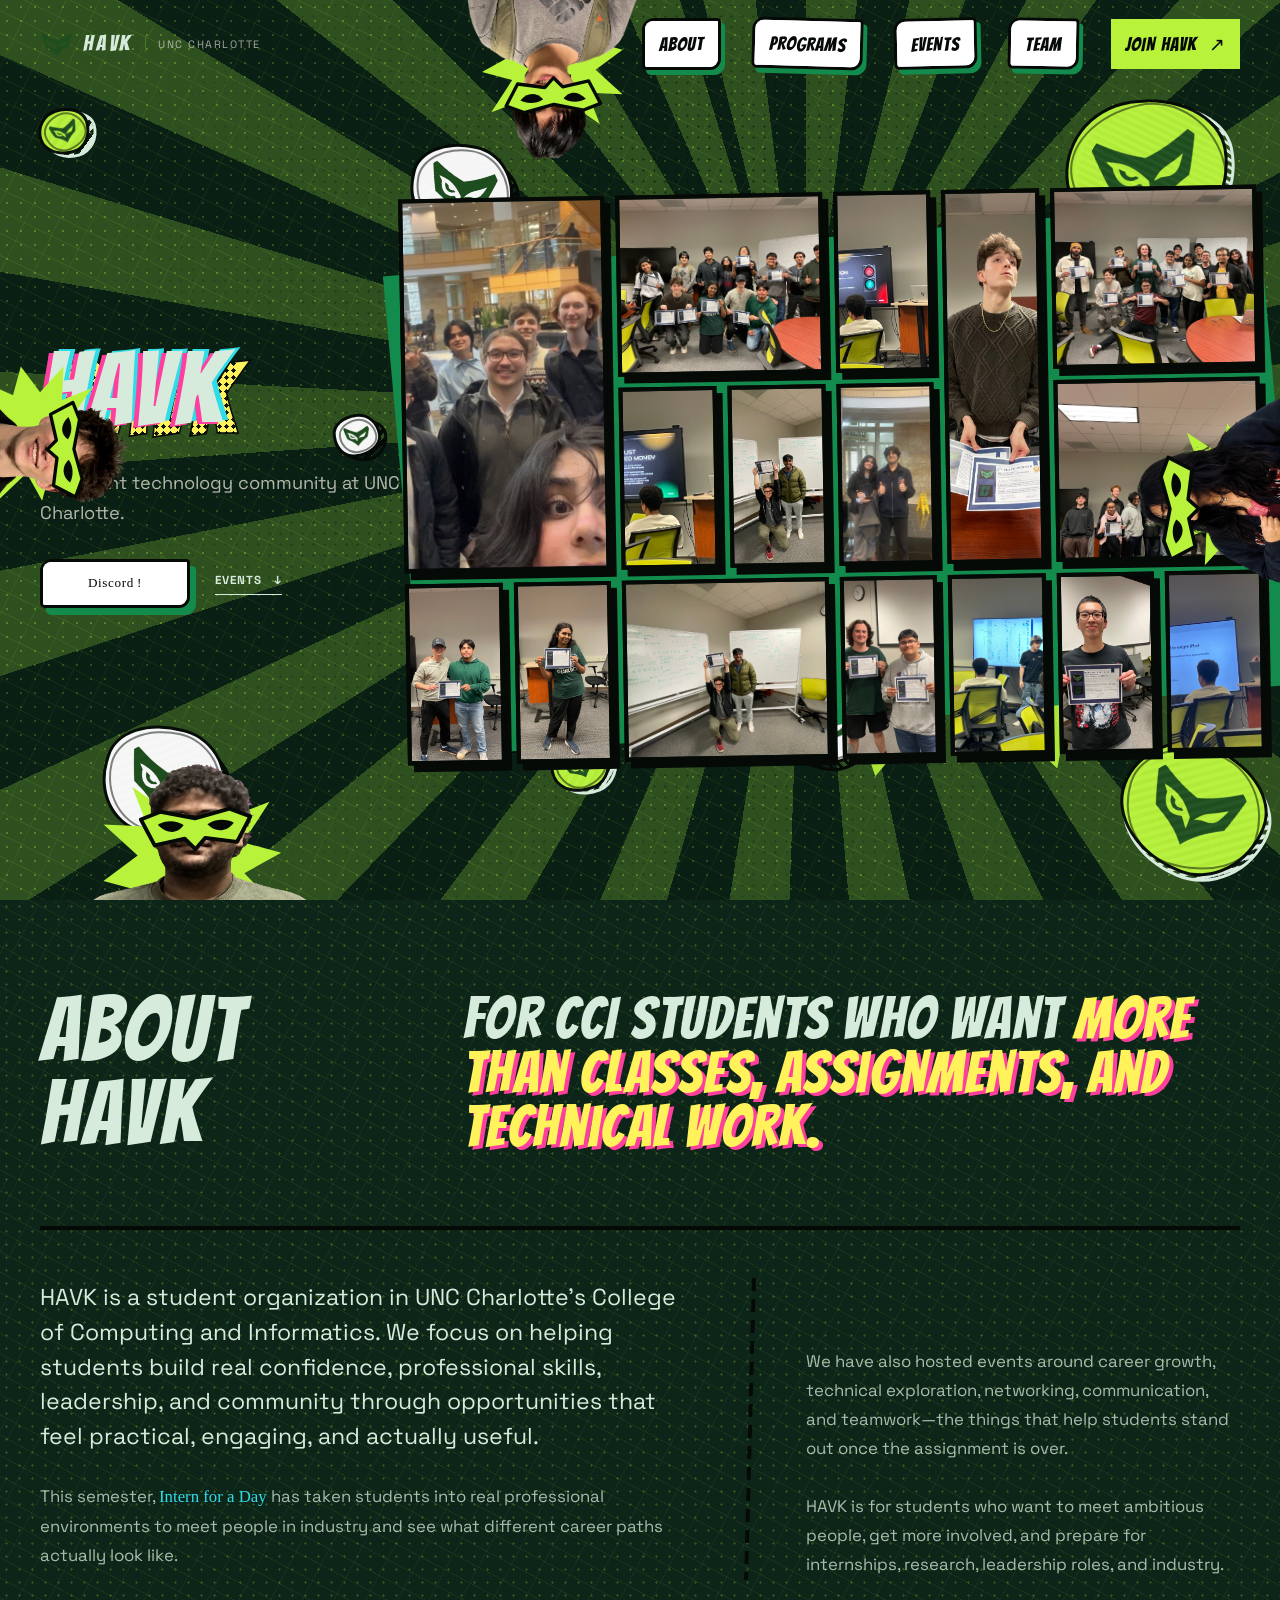
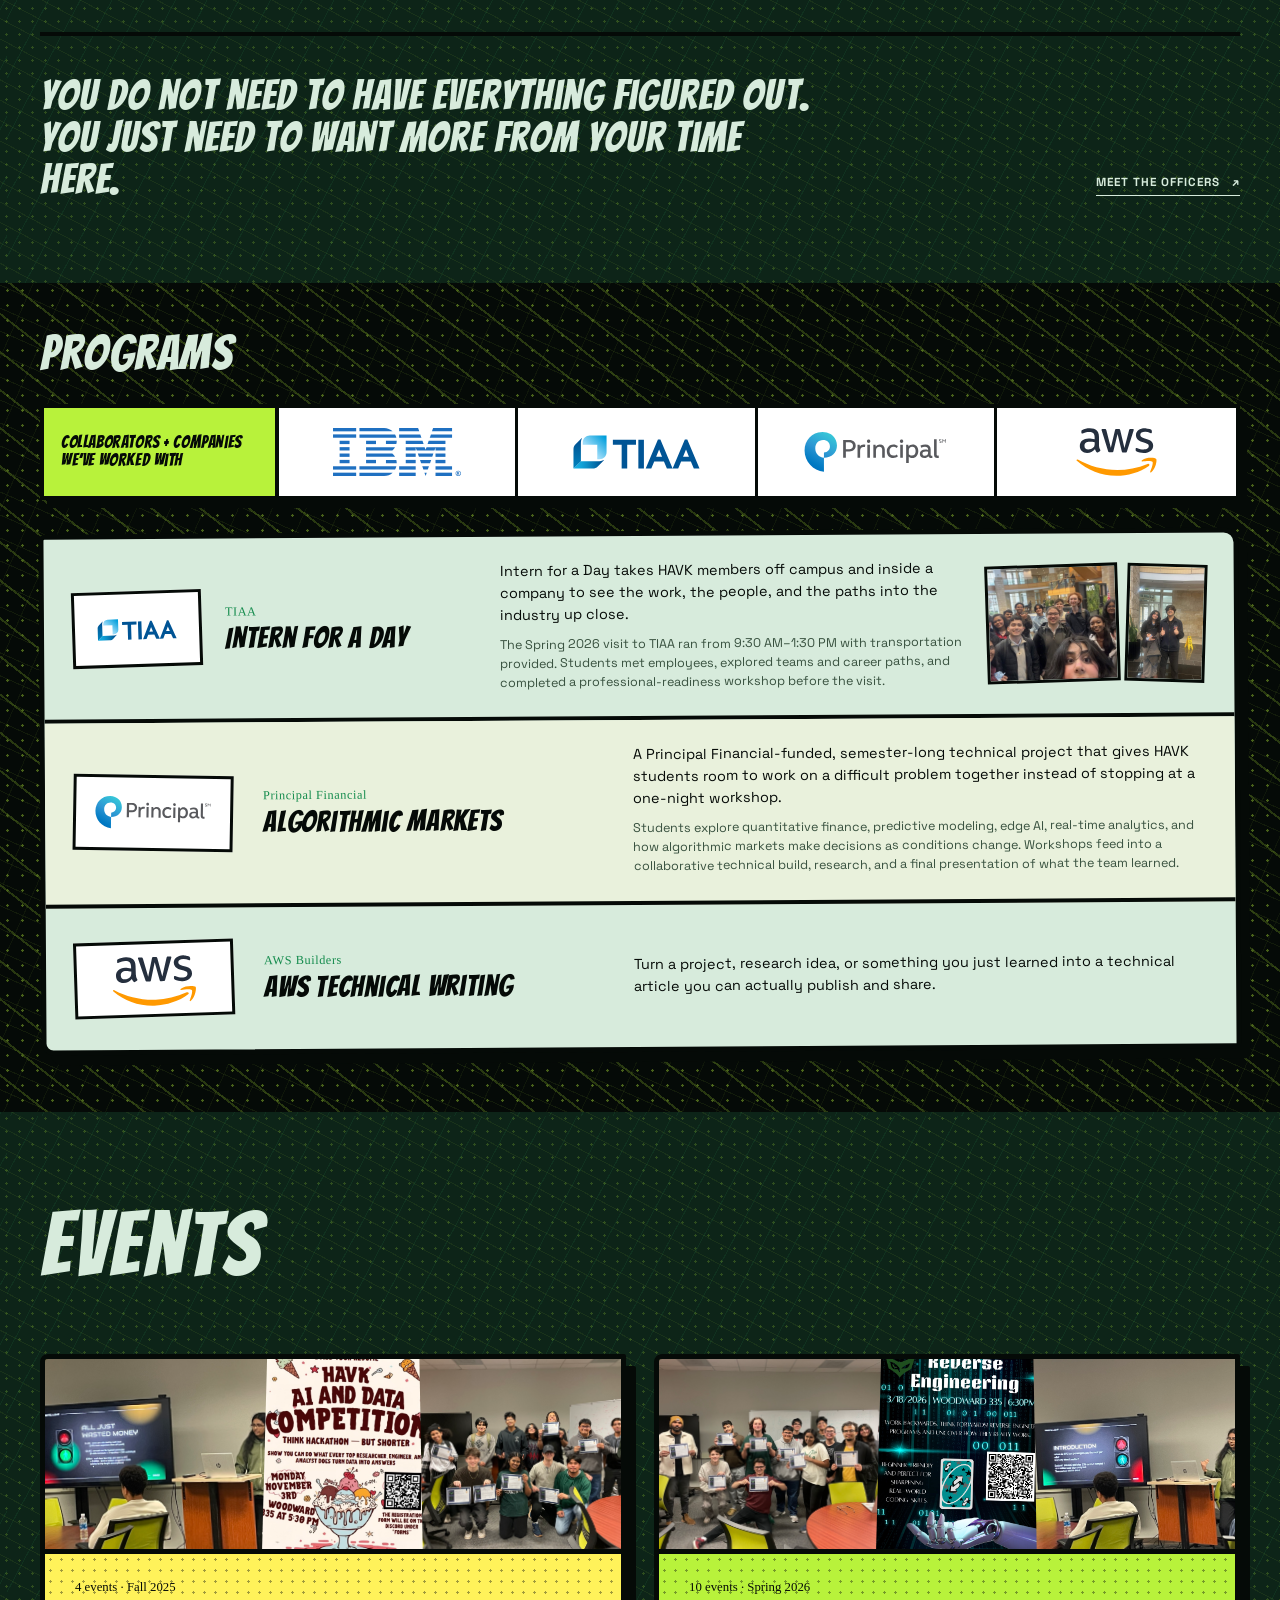
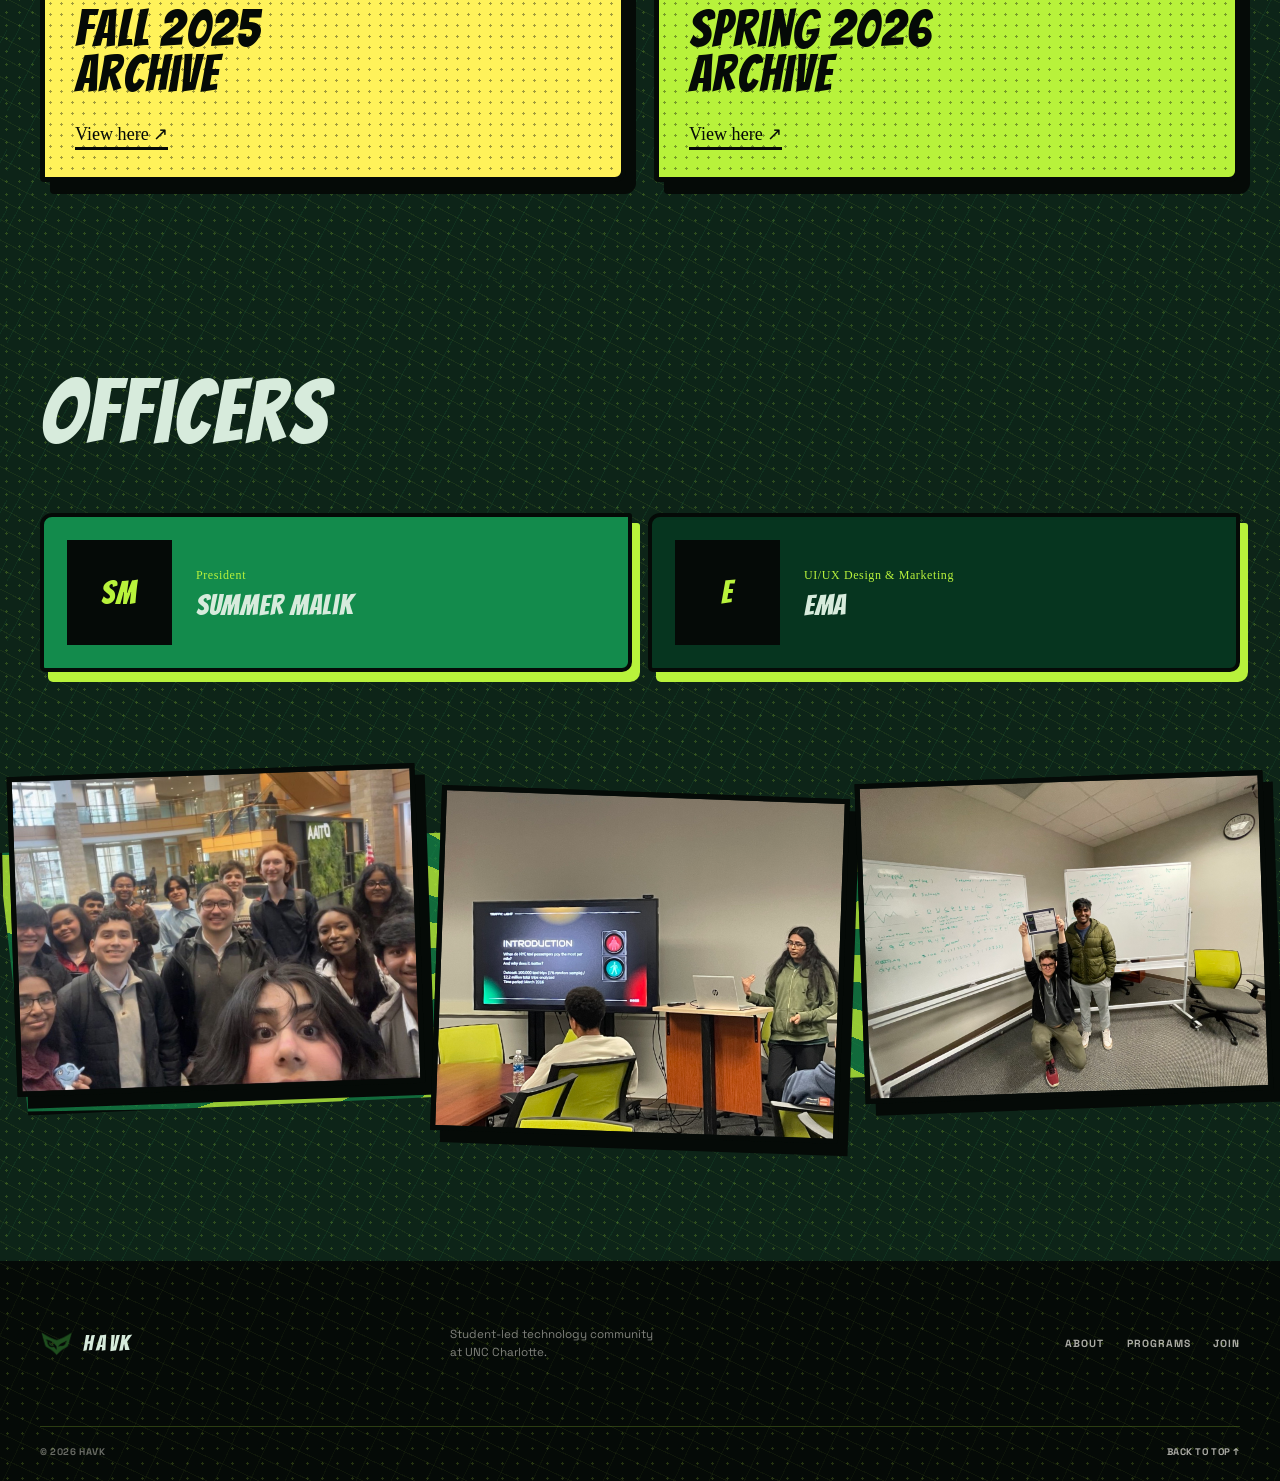
==== commit b348a0f1: "adding fall and spring events" ====
--- a/index.html
+++ b/index.html
@@ -13,8 +13,8 @@
     <meta property="og:type" content="website" />
     <title>HAVK — UNC Charlotte</title>
     <link rel="icon" type="image/png" href="assets/images/havk-mark.png" />
-    <link rel="stylesheet" href="styles.css?v=20260805aw" />
-    <script defer src="script.js?v=20260805aw"></script>
+    <link rel="stylesheet" href="styles.css?v=20260805ay" />
+    <script defer src="script.js?v=20260805ay"></script>
   </head>
   <body>
     <a class="skip-link" href="#main-content">Skip to content</a>
@@ -187,18 +187,32 @@
               <h2>Events</h2>
             </div>
           </div>
-          <a class="archive-teaser reveal" href="events.html">
-            <div class="archive-teaser__images" aria-hidden="true">
-              <img src="assets/images/event-group-awards.jpg" alt="" loading="lazy" />
-              <img src="assets/posters/reverse-engineering.jpg" alt="" loading="lazy" />
-              <img src="assets/images/workshop-talk.jpg" alt="" loading="lazy" />
-            </div>
-            <div class="archive-teaser__copy">
-              <span>10 events · one semester</span>
-              <h3>Spring 2026 Archive</h3>
-              <strong>View here <span aria-hidden="true">↗</span></strong>
-            </div>
-          </a>
+          <div class="archive-picker">
+            <a class="archive-teaser archive-teaser--fall reveal" href="events-fall-2025.html">
+              <div class="archive-teaser__images" aria-hidden="true">
+                <img src="assets/images/event-presentation.jpg" alt="" loading="lazy" />
+                <img src="assets/posters/ai-data.jpg" alt="" loading="lazy" />
+                <img src="assets/images/event-winners.jpg" alt="" loading="lazy" />
+              </div>
+              <div class="archive-teaser__copy">
+                <span>4 events · Fall 2025</span>
+                <h3>Fall 2025 Archive</h3>
+                <strong>View here <span aria-hidden="true">↗</span></strong>
+              </div>
+            </a>
+            <a class="archive-teaser archive-teaser--spring reveal reveal--delay" href="events.html">
+              <div class="archive-teaser__images" aria-hidden="true">
+                <img src="assets/images/event-group-awards.jpg" alt="" loading="lazy" />
+                <img src="assets/posters/reverse-engineering.jpg" alt="" loading="lazy" />
+                <img src="assets/images/workshop-talk.jpg" alt="" loading="lazy" />
+              </div>
+              <div class="archive-teaser__copy">
+                <span>10 events · Spring 2026</span>
+                <h3>Spring 2026 Archive</h3>
+                <strong>View here <span aria-hidden="true">↗</span></strong>
+              </div>
+            </a>
+          </div>
         </div>
       </section>
 
--- a/styles.css
+++ b/styles.css
@@ -248,22 +248,31 @@
 .program-row__logo img { width: min(100%, 132px); max-height: 50px; object-fit: contain; }
 .program-row__title span { display: block; margin-bottom: 7px; color: var(--green); font: 400 .77rem/1 var(--comic); letter-spacing: .045em; }
 .program-row h3 { margin: 0; font: 400 clamp(1.55rem, 2.3vw, 2.35rem)/.95 var(--display); letter-spacing: .025em; }
-.program-row > p { margin: 0; font-size: .94rem; line-height: 1.58; }
+.program-row__copy p { margin: 0; font-size: .9rem; line-height: 1.52; }
+.program-row__copy p + p { margin-top: 9px; color: #38513f; font-size: .79rem; }
+.program-row--with-photos { grid-template-columns: 130px minmax(175px, .68fr) minmax(0, 1.25fr) 220px; gap: 23px; }
+.program-row__photos { display: grid; grid-template-columns: 1.25fr .75fr; gap: 7px; width: 220px; height: 118px; }
+.program-row__photos figure { width: 100%; height: 100%; margin: 0; overflow: hidden; border: 3px solid var(--ink); background: var(--ink); transform: rotate(-1.5deg); }
+.program-row__photos figure:nth-child(2) { transform: rotate(2deg); }
+.program-row__photos img { width: 100%; height: 100%; object-fit: cover; }
 
 .field-notes { padding: 91px 0 98px; overflow: hidden; }
 .section-heading--split, .team__heading { display: flex; align-items: end; justify-content: space-between; gap: 8vw; margin-bottom: 67px; }
 .section-heading--split h2, .team__heading h2 { margin-bottom: 0; }
 .section-heading--split > p { max-width: 325px; margin: 0 0 6px; color: rgba(215, 235, 220, .7); font-size: .96rem; line-height: 1.6; }
-.archive-teaser { display: grid; grid-template-columns: minmax(0, 1.25fr) minmax(315px, .75fr); min-height: 310px; overflow: hidden; border: 5px solid var(--ink); border-radius: 8px 2px 11px 4px; background: var(--lime); box-shadow: 10px 12px 0 var(--ink); transform: rotate(-.45deg); transition: transform .2s ease, box-shadow .2s ease; }
+.archive-picker { display: grid; grid-template-columns: repeat(2, minmax(0, 1fr)); gap: 28px; }
+.archive-teaser { display: flex; flex-direction: column; min-width: 0; min-height: 410px; overflow: hidden; border: 5px solid var(--ink); border-radius: 8px 2px 11px 4px; background: var(--lime); box-shadow: 10px 12px 0 var(--ink); transform: rotate(-.45deg); transition: transform .2s ease, box-shadow .2s ease; }
+.archive-teaser--fall { background: #fff25a; transform: rotate(.6deg); }
+.archive-teaser--spring { background: var(--lime); transform: rotate(-.7deg); }
 .archive-teaser:hover, .archive-teaser:focus-visible { box-shadow: 13px 15px 0 #31dce9, 19px 21px 0 #ff3f9e; transform: translateY(-5px) rotate(.2deg); }
-.archive-teaser__images { display: grid; grid-template-columns: 1.15fr .8fr 1fr; min-width: 0; overflow: hidden; border-right: 5px solid var(--ink); background: var(--ink); }
-.archive-teaser__images img { width: 100%; height: 100%; min-height: 310px; object-fit: cover; border-right: 4px solid var(--ink); }
+.archive-teaser__images { display: grid; grid-template-columns: 1.15fr .8fr 1fr; min-width: 0; height: 195px; overflow: hidden; border-bottom: 5px solid var(--ink); background: var(--ink); }
+.archive-teaser__images img { width: 100%; height: 195px; object-fit: cover; border-right: 4px solid var(--ink); }
 .archive-teaser__images img:nth-child(1) { transform: scale(1.05) rotate(-1deg); }
 .archive-teaser__images img:nth-child(2) { transform: scale(1.07) rotate(1.5deg); }
 .archive-teaser__images img:last-child { border-right: 0; transform: scale(1.05) rotate(-1deg); }
-.archive-teaser__copy { display: flex; flex-direction: column; justify-content: center; padding: 35px; color: var(--ink); background-image: radial-gradient(rgba(5, 10, 7, .38) 1.2px, transparent 1.4px); background-size: 11px 11px; }
+.archive-teaser__copy { display: flex; flex: 1; flex-direction: column; justify-content: center; min-height: 215px; padding: 27px 30px; color: var(--ink); background-image: radial-gradient(rgba(5, 10, 7, .38) 1.2px, transparent 1.4px); background-size: 11px 11px; }
 .archive-teaser__copy > span { margin-bottom: 13px; font: 400 .8rem/1 var(--comic); }
-.archive-teaser__copy h3 { max-width: 330px; margin: 0 0 33px; font: 400 clamp(2.6rem, 4.5vw, 4.8rem)/.88 var(--display); letter-spacing: .025em; }
+.archive-teaser__copy h3 { max-width: 330px; margin: 0 0 28px; font: 400 clamp(2.65rem, 4vw, 4.15rem)/.88 var(--display); letter-spacing: .025em; }
 .archive-teaser__copy strong { align-self: flex-start; padding-bottom: 4px; border-bottom: 3px solid var(--ink); font: 400 1.13rem/1 var(--comic); }
 .event-scroller { display: grid; grid-auto-flow: column; grid-auto-columns: minmax(265px, 29%); gap: 20px; overflow-x: auto; overscroll-behavior-inline: contain; padding: 8px 14px 30px 2px; scroll-snap-type: inline mandatory; scrollbar-color: var(--lime) var(--green-deep); scrollbar-width: auto; }
 .event-scroller::-webkit-scrollbar { height: 12px; }
@@ -310,6 +319,10 @@
 .archive-event-grid .event-card__body { min-height: 230px; padding: 24px; }
 .archive-event-grid .event-card h3 { font-size: clamp(2rem, 3.1vw, 3.1rem); }
 .archive-event-grid .event-card__description { max-width: 470px; font-size: .91rem; }
+.event-archive-page--fall .archive-hero h1 em { color: var(--lime); }
+.event-archive-page--fall .archive-hero__burst { background: #31dce9; transform: rotate(-7deg); }
+.event-archive-page--fall .archive-hero__note { box-shadow: 9px 10px 0 #ff3f9e; }
+.event-archive-page--fall .archive-kicker { color: #fff25a; }
 
 .section-ink { background-color: #151c17; }
 .gallery { padding: 125px 0 131px; overflow: hidden; }
@@ -471,11 +484,14 @@
   .collaborator-logo { height: 78px; padding: 13px 15px; }
   .program-row { grid-template-columns: 130px minmax(185px, .8fr) minmax(0, 1fr); gap: 20px; padding: 22px; }
   .program-row__logo { height: 70px; padding: 10px 14px; }
+  .program-row--with-photos { grid-template-columns: 110px minmax(155px, .7fr) minmax(0, 1fr); }
+  .program-row--with-photos .program-row__photos { grid-column: 1 / -1; width: 100%; height: 145px; }
   .section-heading--split, .team__heading { display: block; margin-bottom: 50px; }
   .section-heading--split > p, .team__heading > p { max-width: 450px; margin-top: 27px; }
-  .archive-teaser { grid-template-columns: minmax(0, 1fr) 270px; min-height: 280px; }
-  .archive-teaser__images img { min-height: 280px; }
-  .archive-teaser__copy { padding: 27px; }
+  .archive-picker { gap: 20px; }
+  .archive-teaser { min-height: 390px; }
+  .archive-teaser__images, .archive-teaser__images img { height: 175px; }
+  .archive-teaser__copy { min-height: 215px; padding: 24px; }
   .event-scroller { grid-auto-columns: minmax(270px, 46%); gap: 16px; }
   .archive-hero { min-height: 535px; padding-top: 145px; }
   .archive-hero__burst { width: 330px; height: 330px; right: -85px; }
@@ -589,11 +605,16 @@
   .program-row__logo img { max-height: 41px; }
   .program-row__title span { margin-bottom: 5px; font-size: .63rem; }
   .program-row h3 { font-size: 1.42rem; }
-  .program-row > p { grid-column: 1 / -1; font-size: .8rem; line-height: 1.5; }
+  .program-row__copy { grid-column: 1 / -1; }
+  .program-row__copy p { font-size: .8rem; line-height: 1.5; }
+  .program-row__copy p + p { font-size: .74rem; }
+  .program-row--with-photos { grid-template-columns: 92px 1fr; }
+  .program-row--with-photos .program-row__photos { grid-column: 1 / -1; height: 120px; }
   .section-heading--split, .team__heading { margin-bottom: 41px; }
-  .archive-teaser { grid-template-columns: 1fr; min-height: 0; border-width: 4px; box-shadow: 7px 8px 0 var(--ink); }
-  .archive-teaser__images { height: 185px; border-right: 0; border-bottom: 4px solid var(--ink); }
-  .archive-teaser__images img { min-height: 185px; }
+  .archive-picker { grid-template-columns: 1fr; gap: 25px; }
+  .archive-teaser { min-height: 0; border-width: 4px; box-shadow: 7px 8px 0 var(--ink); }
+  .archive-teaser__images { height: 175px; border-bottom: 4px solid var(--ink); }
+  .archive-teaser__images img { height: 175px; }
   .archive-teaser__copy { min-height: 210px; padding: 24px; }
   .archive-teaser__copy h3 { margin-bottom: 25px; font-size: 2.85rem; }
   .event-scroller { grid-auto-columns: 84%; gap: 15px; margin-right: -18px; padding-bottom: 25px; }
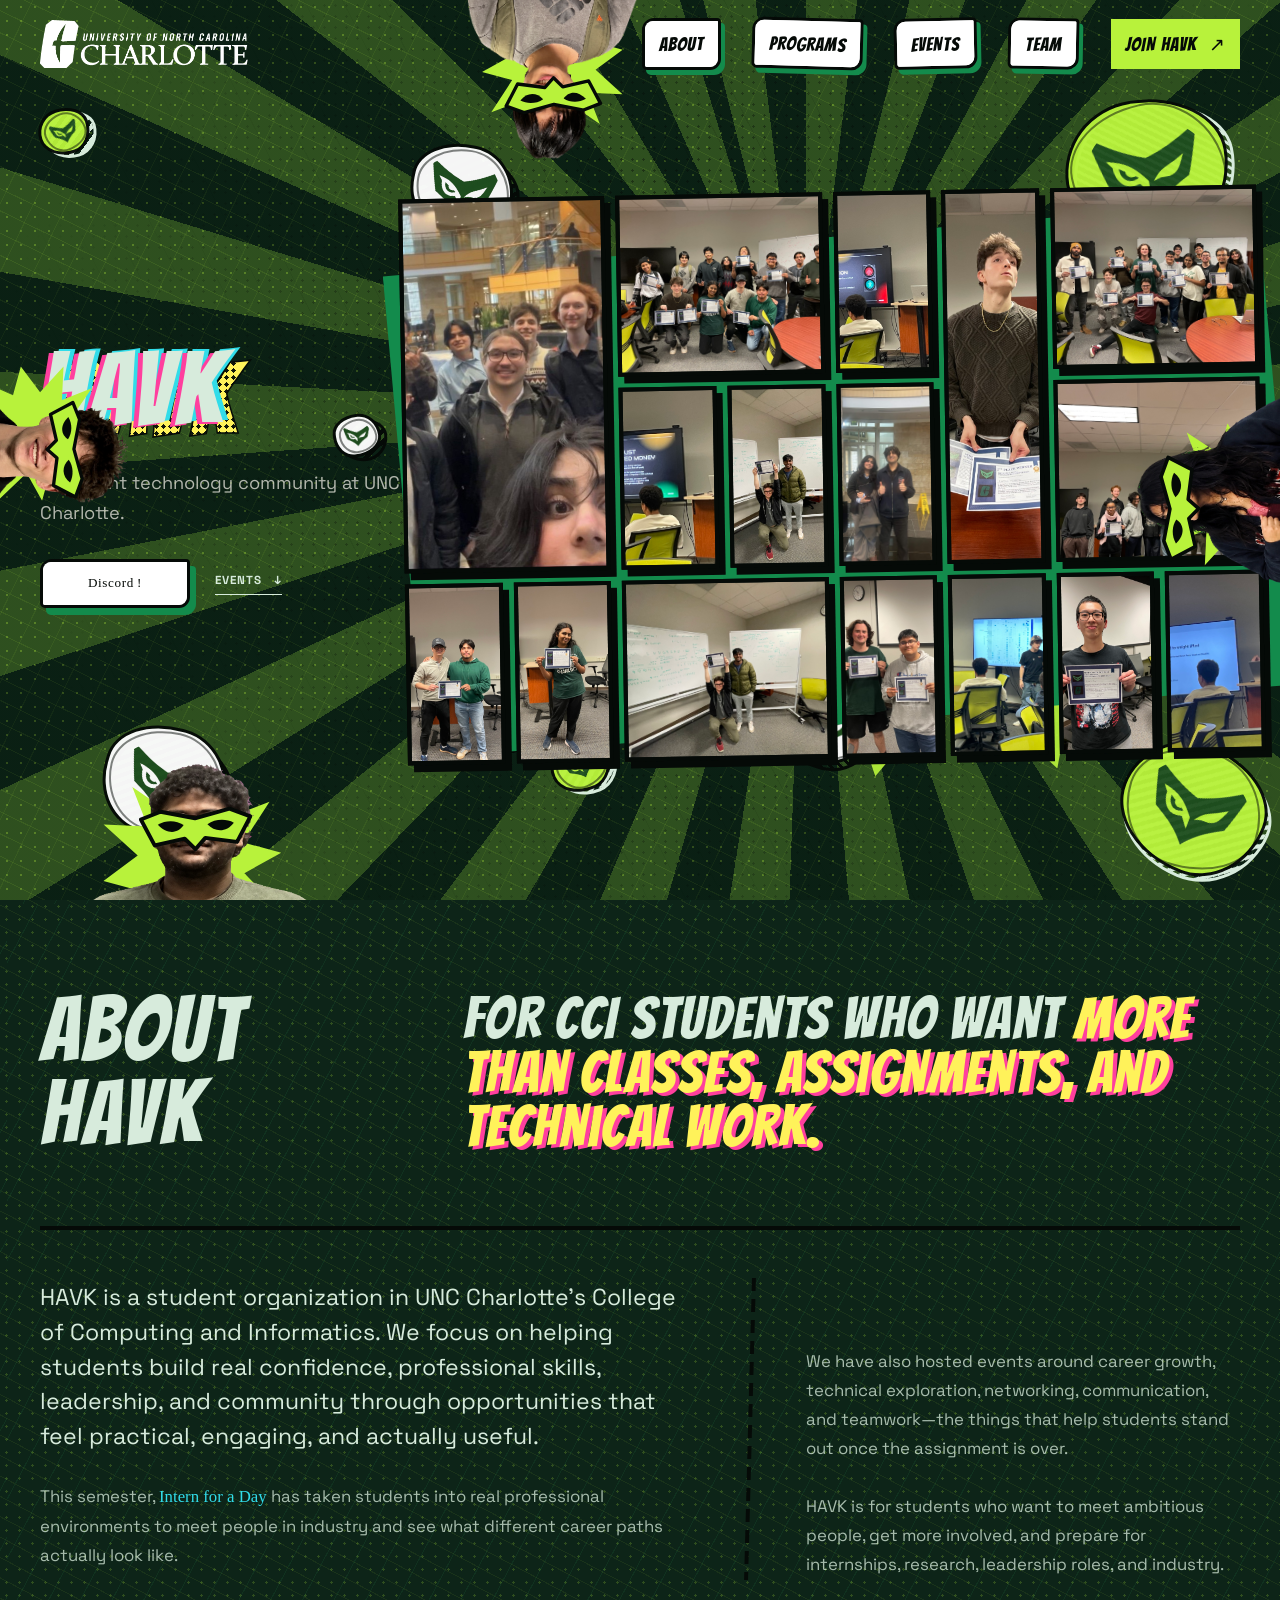
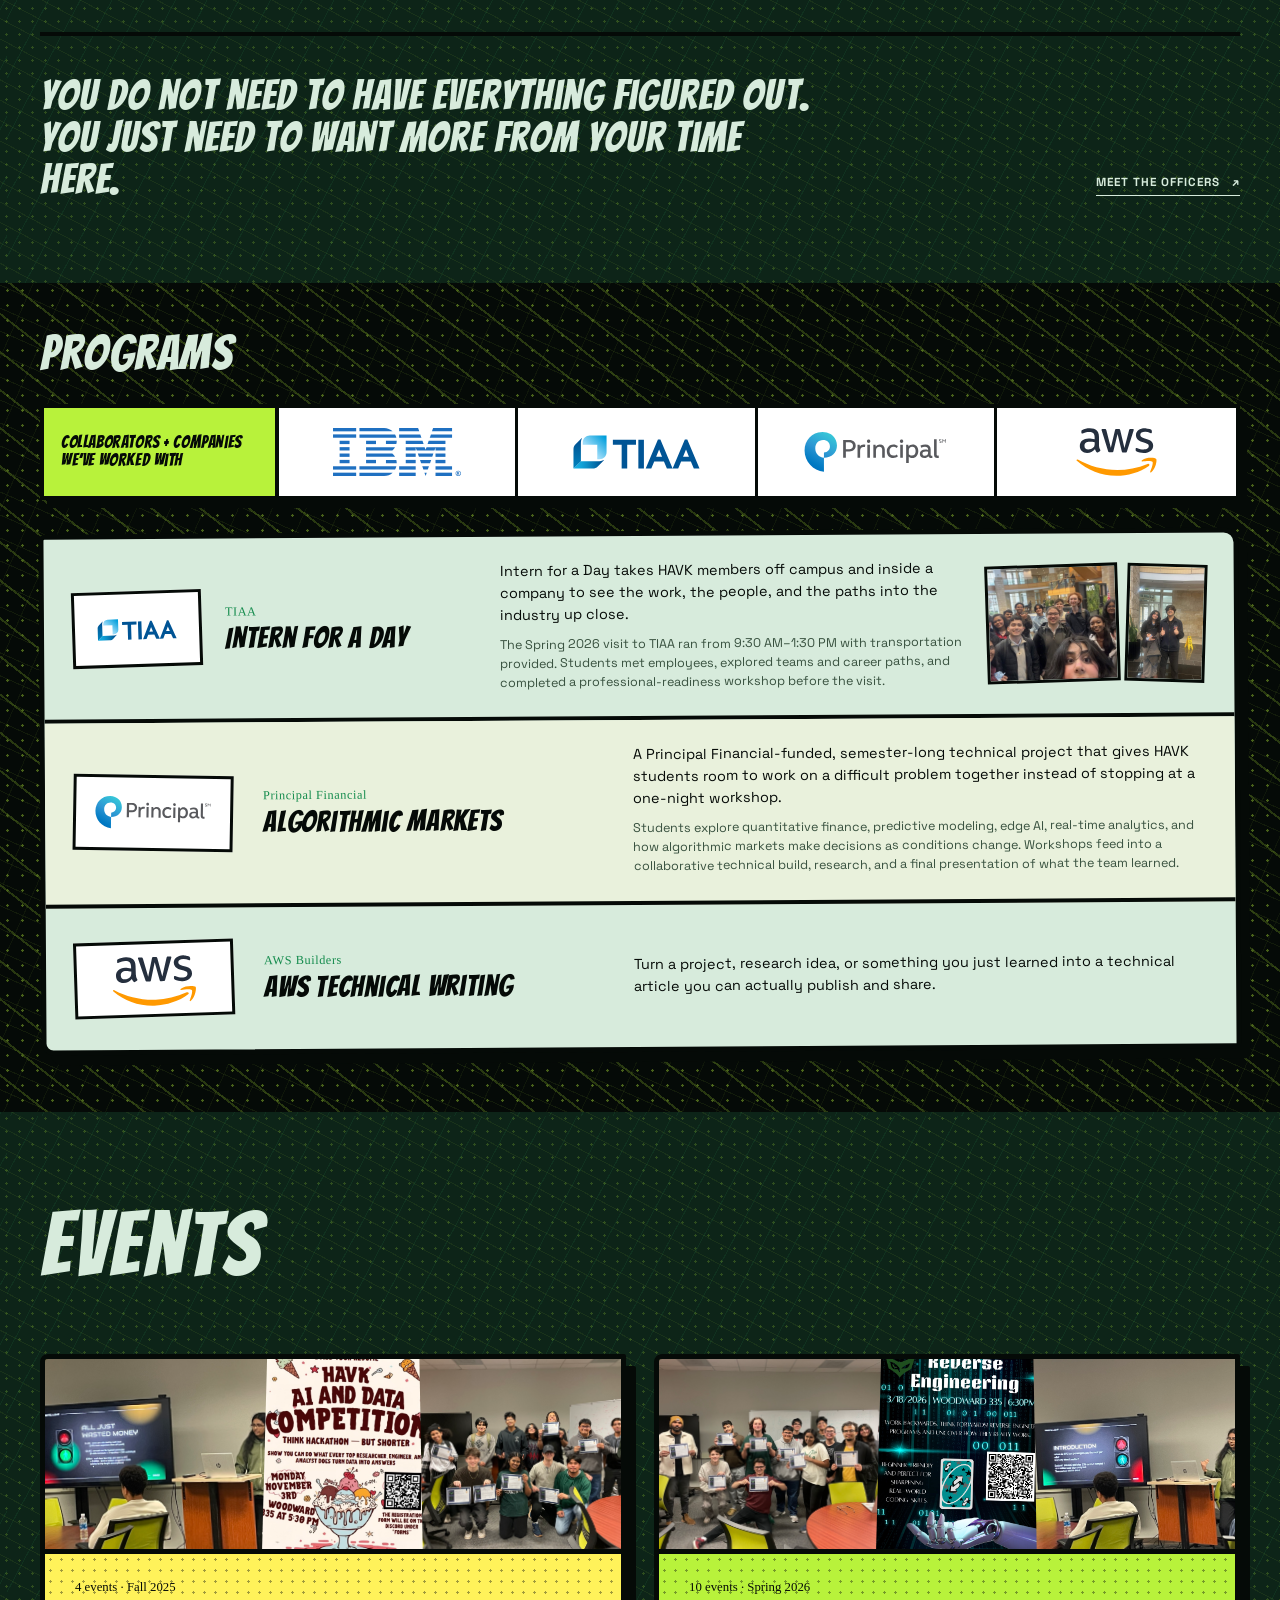
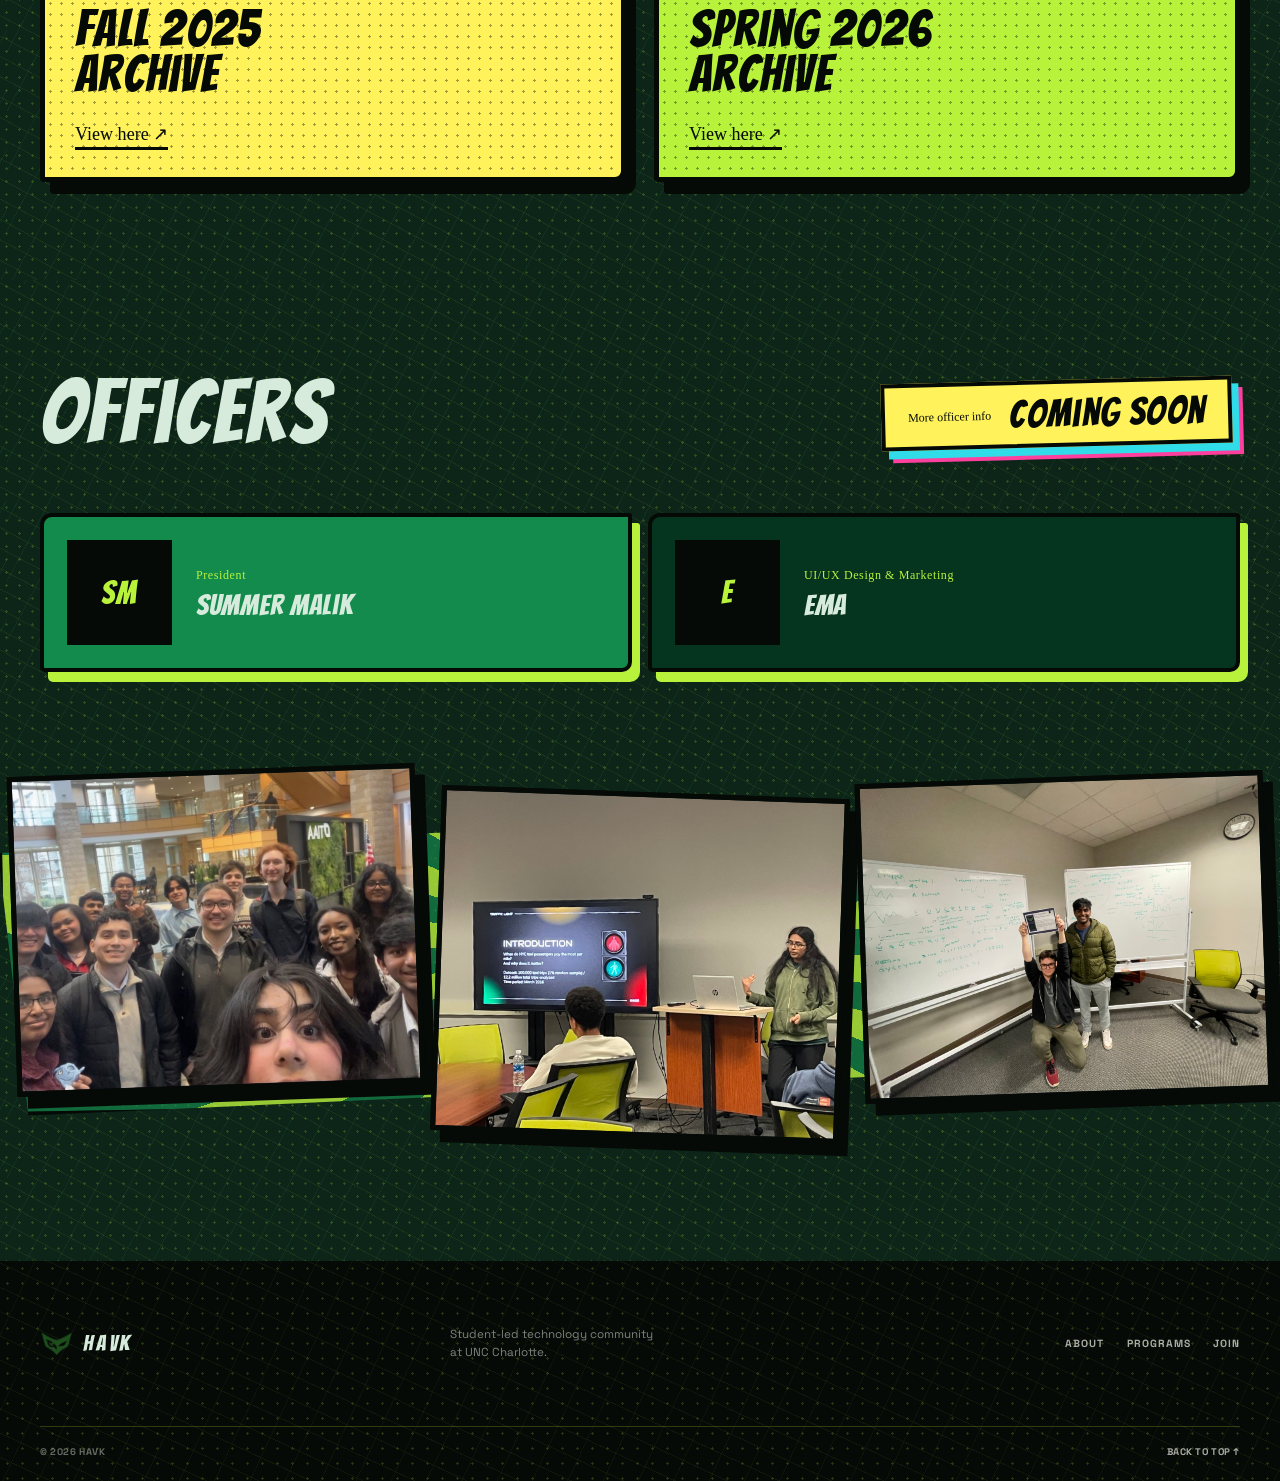
==== commit 91f902c9: "fixing officers" ====
--- a/index.html
+++ b/index.html
@@ -13,18 +13,16 @@
     <meta property="og:type" content="website" />
     <title>HAVK — UNC Charlotte</title>
     <link rel="icon" type="image/png" href="assets/images/havk-mark.png" />
-    <link rel="stylesheet" href="styles.css?v=20260805ay" />
-    <script defer src="script.js?v=20260805ay"></script>
+    <link rel="stylesheet" href="styles.css?v=20260805ba" />
+    <script defer src="script.js?v=20260805ba"></script>
   </head>
   <body>
     <a class="skip-link" href="#main-content">Skip to content</a>
 
     <header class="site-header" id="top">
       <div class="shell nav-wrap">
-        <a class="brand" href="#top" aria-label="HAVK home">
-          <img class="brand__mark" src="assets/images/havk-mark.png" alt="" />
-          <span class="brand__wordmark">HAVK</span>
-          <span class="brand__school">UNC Charlotte</span>
+        <a class="brand brand--university" href="#top" aria-label="HAVK home">
+          <img class="brand__university-logo" src="assets/logos/unc-charlotte-horizontal-white.png" alt="UNC Charlotte" />
         </a>
         <button class="menu-toggle" type="button" aria-expanded="false" aria-controls="site-nav">
           <span class="sr-only">Toggle menu</span>
@@ -222,6 +220,10 @@
             <div>
               <h2>Officers</h2>
             </div>
+            <div class="team-heading__soon">
+              <span>More officer info</span>
+              <strong>Coming soon</strong>
+            </div>
           </div>
           <div class="team-grid" id="team-grid"></div>
           <div class="section-collage section-collage--team">
--- a/styles.css
+++ b/styles.css
@@ -39,6 +39,8 @@
 .brand__mark { width: 33px; height: 29px; object-fit: contain; }
 .brand__wordmark { font: 400 1.35rem/1 var(--display); letter-spacing: .13em; }
 .brand__school { margin-left: 3px; padding-left: 12px; border-left: 1px solid var(--line-dark); color: rgba(242, 240, 232, .65); font-size: .67rem; letter-spacing: .14em; text-transform: uppercase; }
+.brand--university { min-width: 220px; padding: 12px 0; }
+.brand__university-logo { width: 210px; height: auto; object-fit: contain; }
 .site-nav { display: flex; align-items: center; gap: 31px; font-family: var(--display); font-size: 1.18rem; font-weight: 400; letter-spacing: .055em; text-transform: uppercase; }
 .site-nav a { position: relative; color: var(--ink); transition: transform .2s ease, background .2s ease; }
 .site-nav a:not(.nav-cta) { isolation: isolate; overflow: visible; padding: 9px 14px 8px; border: 3px solid var(--ink); border-radius: 12px 4px 11px 5px; background: #fff; box-shadow: 4px 5px 0 var(--green); }
@@ -405,6 +407,9 @@
 .team-card--open h3 { max-width: 300px; color: var(--paper); }
 .team-card--open p { max-width: 330px; margin: 0; color: rgba(242, 240, 232, .67); font-size: .8rem; }
 .team-card--open a { align-self: start; margin-top: 20px; color: var(--lime); }
+.team-heading__soon { display: flex; align-items: center; gap: 18px; margin: 0 8px 8px 0; padding: 15px 23px 13px; border: 4px solid var(--ink); color: var(--ink); background: #fff25a; box-shadow: 7px 8px 0 #31dce9, 11px 12px 0 #ff3f9e; transform: rotate(-1.5deg); }
+.team-heading__soon span { font: 400 .75rem/1 var(--comic); }
+.team-heading__soon strong { font: 400 2.4rem/.8 var(--display); letter-spacing: .035em; }
 
 .partners { padding: 122px 0 130px; }
 .partners__grid { display: grid; grid-template-columns: minmax(0, 1.05fr) minmax(320px, .75fr); align-items: center; gap: 9vw; }
@@ -444,6 +449,8 @@
   :root { --shell: min(100% - 42px, 680px); }
   .nav-wrap { min-height: 76px; }
   .brand { min-width: auto; }
+  .brand--university { min-width: 190px; }
+  .brand__university-logo { width: 188px; }
   .brand__school { display: none; }
   .menu-toggle { display: block; }
   .site-nav { position: absolute; top: 76px; right: 0; left: 0; display: none; flex-direction: column; align-items: stretch; gap: 0; padding: 9px 21px 21px; border-bottom: 1px solid var(--line-dark); background: rgba(10, 13, 11, .97); }
@@ -488,6 +495,7 @@
   .program-row--with-photos .program-row__photos { grid-column: 1 / -1; width: 100%; height: 145px; }
   .section-heading--split, .team__heading { display: block; margin-bottom: 50px; }
   .section-heading--split > p, .team__heading > p { max-width: 450px; margin-top: 27px; }
+  .team-heading__soon { display: inline-flex; margin-top: 30px; }
   .archive-picker { gap: 20px; }
   .archive-teaser { min-height: 390px; }
   .archive-teaser__images, .archive-teaser__images img { height: 175px; }
@@ -643,6 +651,10 @@
   .team-card h3 { font-size: 1.35rem; }
   .team-card__bio { font-size: .72rem; }
   .team-card--open { min-height: 175px; }
+  .brand--university { min-width: 158px; }
+  .brand__university-logo { width: 158px; }
+  .team-heading__soon { align-items: flex-start; flex-direction: column; gap: 9px; padding: 14px 18px 13px; }
+  .team-heading__soon strong { font-size: 2rem; }
   .partners { padding: 79px 0 87px; }
   .partner-card { padding: 25px 21px 22px; }
   .partner-card__quote { margin-bottom: 36px; font-size: 1.55rem; }
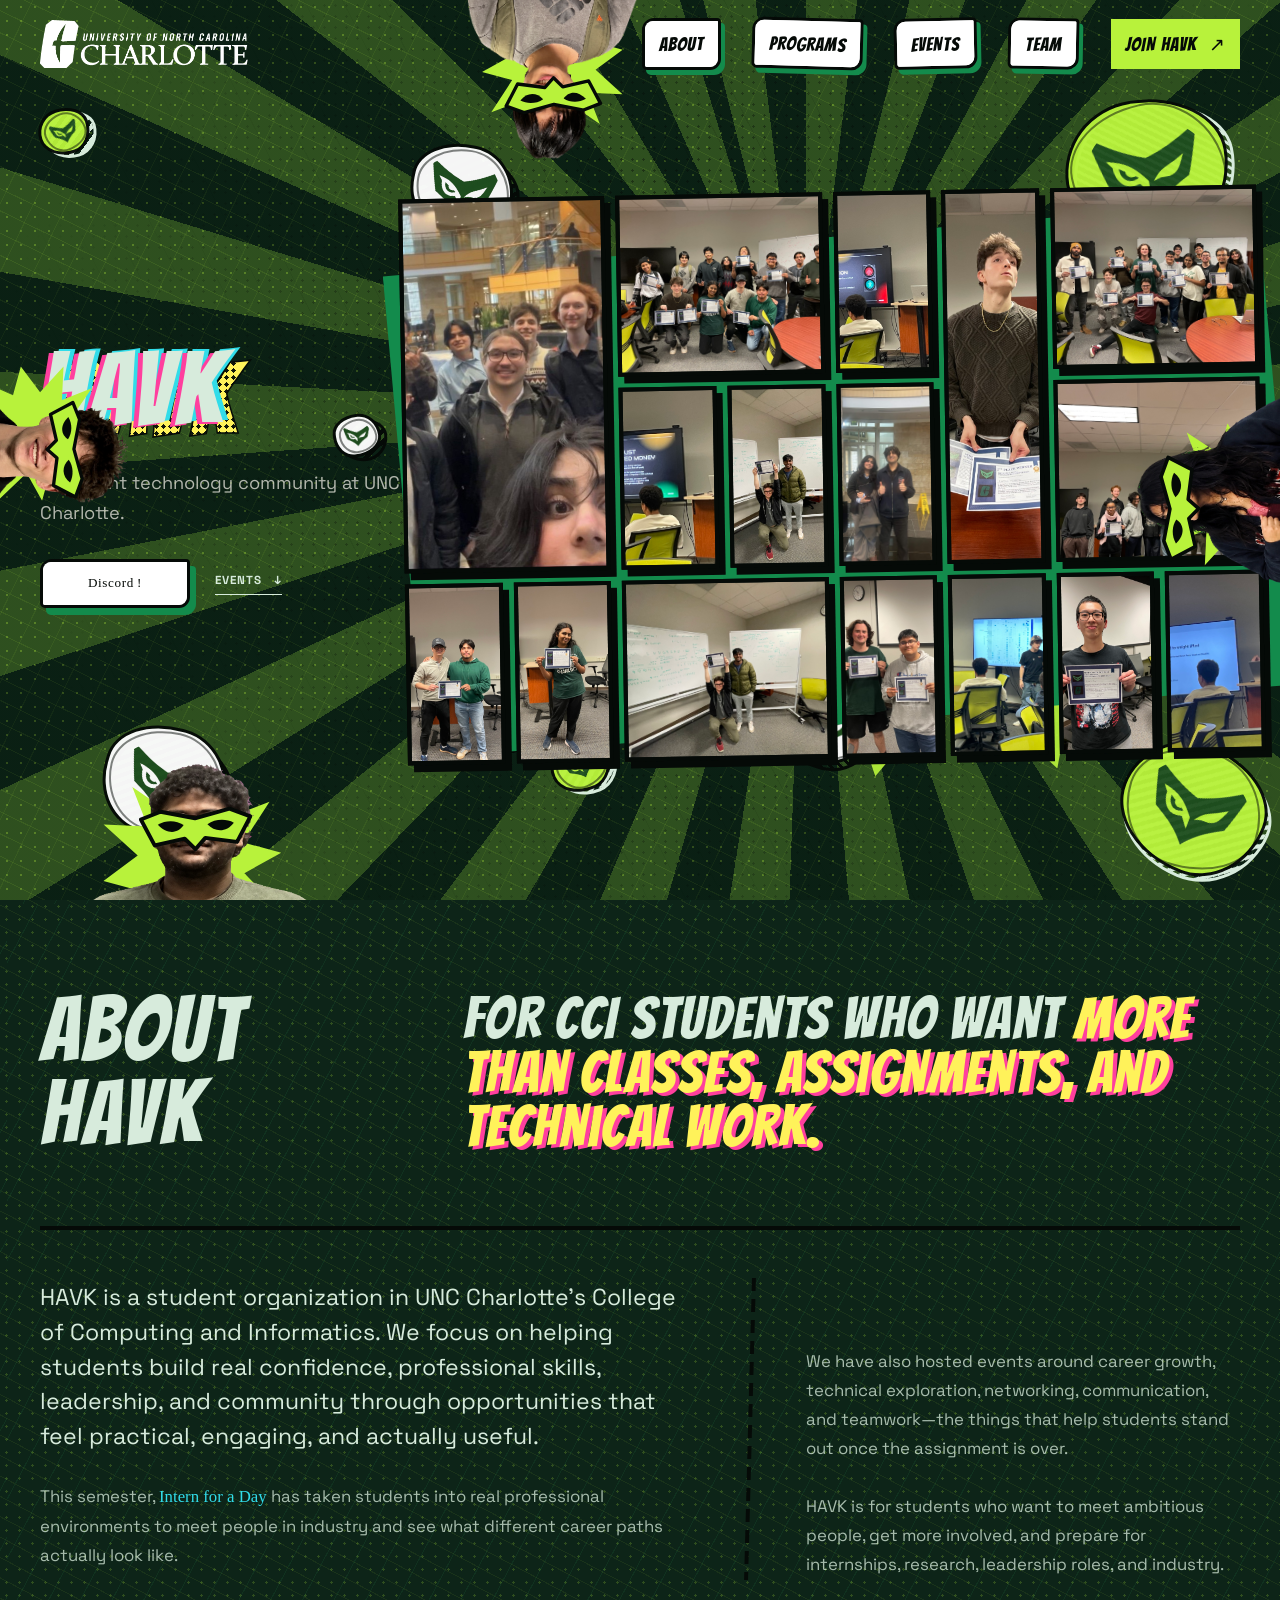
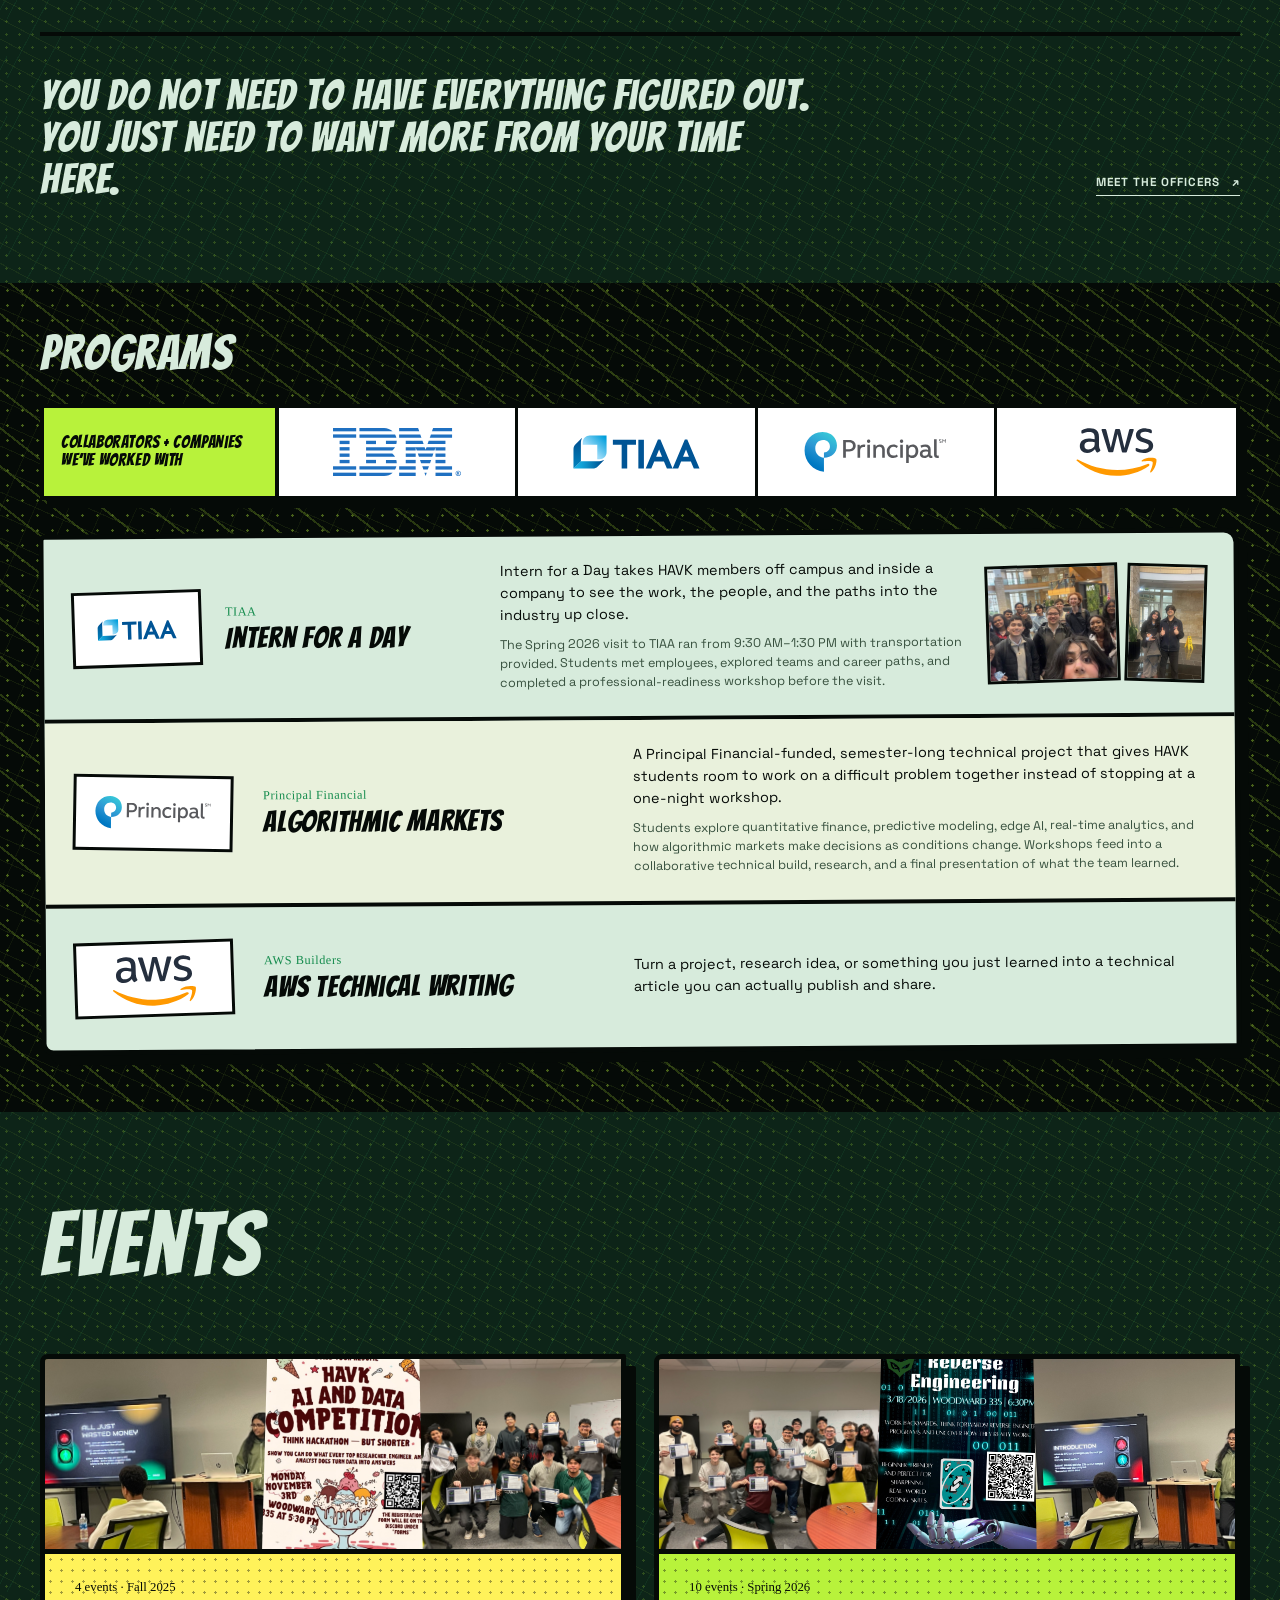
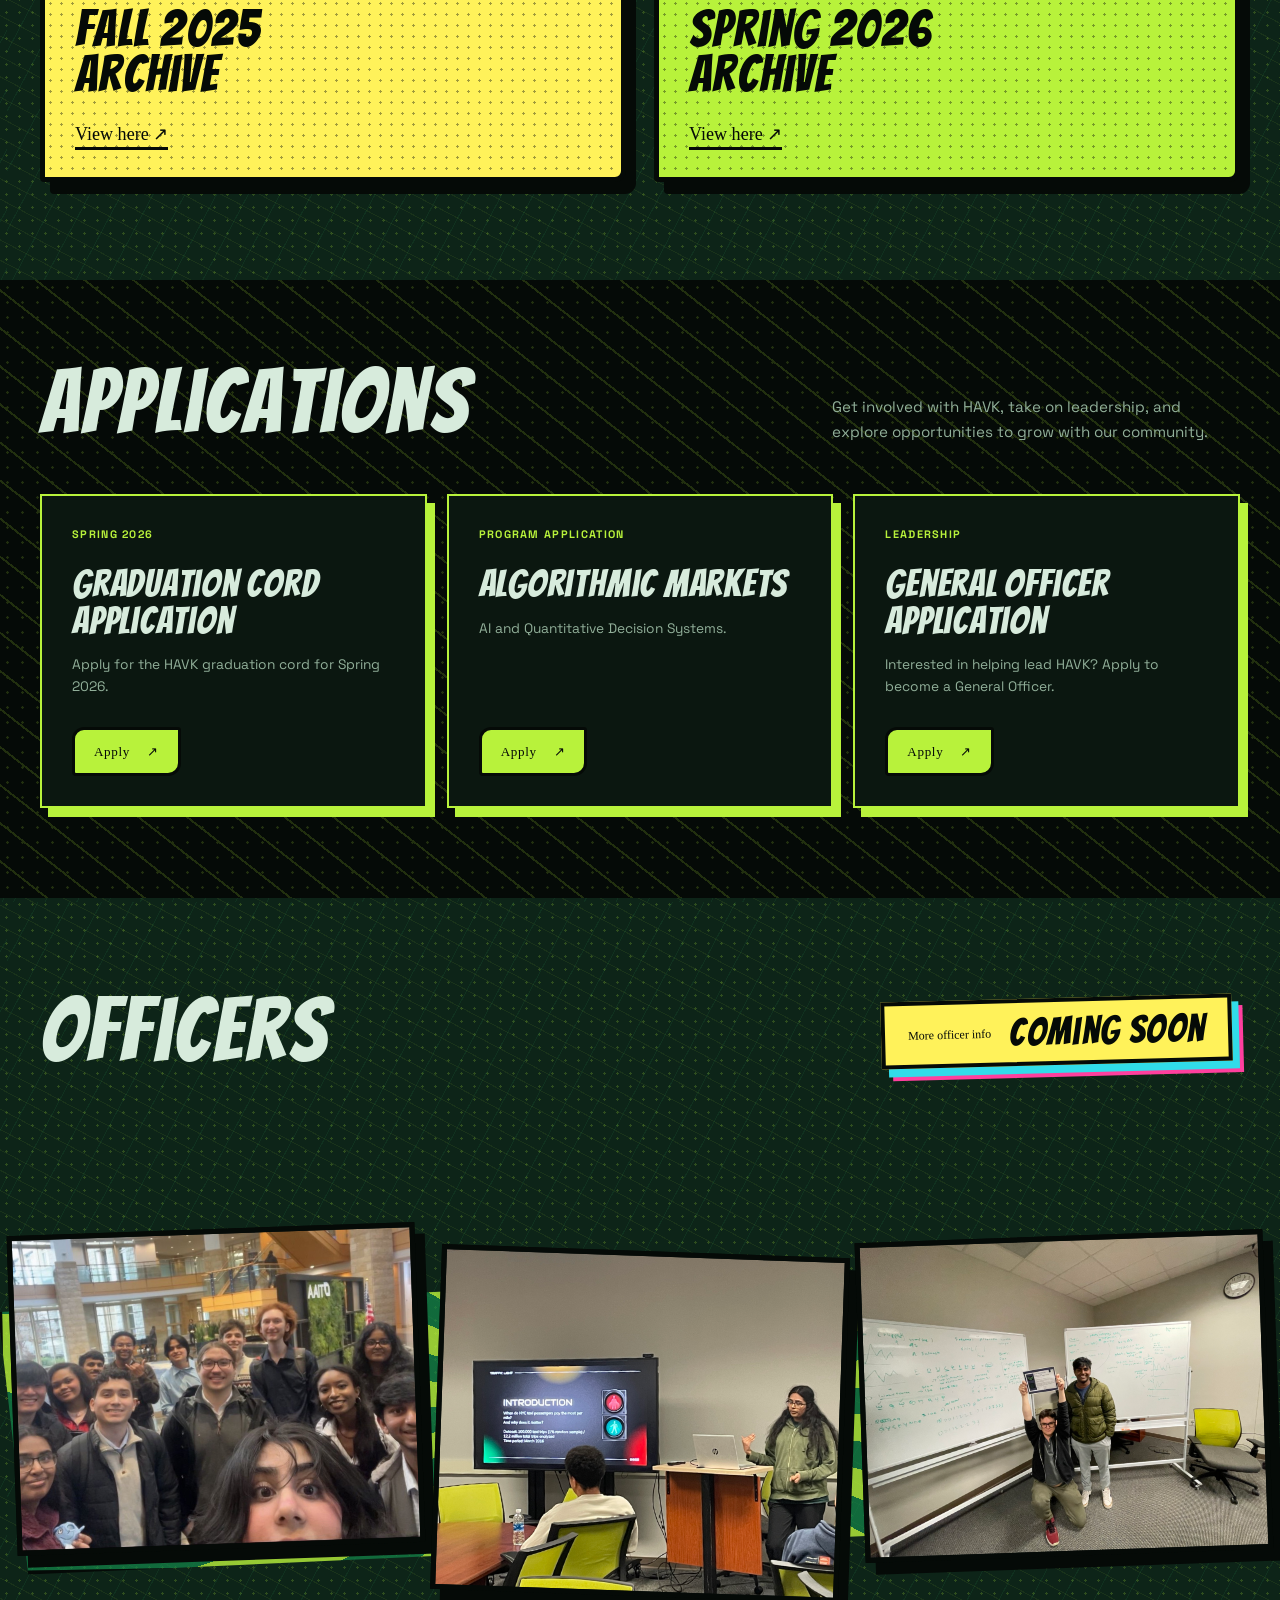
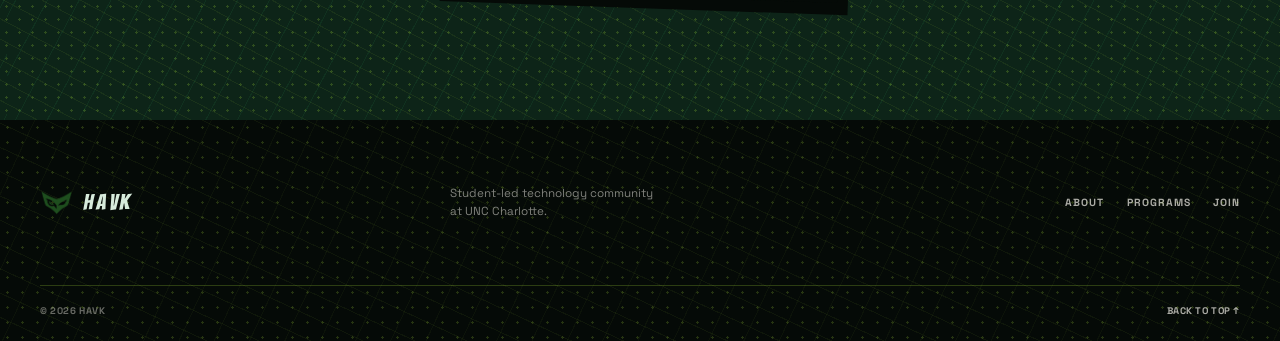
==== commit 9765e82b: "Add application forms section" ====
--- a/index.html
+++ b/index.html
@@ -214,6 +214,70 @@
         </div>
       </section>
 
+      <section class="applications section-dark" id="applications">
+        <div class="shell">
+          <div class="applications__heading reveal">
+            <h2>Applications</h2>
+            <p>
+              Get involved with HAVK, take on leadership, and explore opportunities
+              to grow with our community.
+            </p>
+          </div>
+      
+          <div class="applications__grid">
+      
+            <article class="application-card reveal">
+              <span class="application-card__label">Spring 2026</span>
+              <h3>Graduation Cord Application</h3>
+              <p>
+                Apply for the HAVK graduation cord for Spring 2026.
+              </p>
+              <a
+                class="button button--lime"
+                href="https://docs.google.com/forms/d/e/1FAIpQLSfHeLTBPN7r-YRuG4fl9lOqyTBRBv8VUg7wVq3AiLWk7T_w4g/viewform"
+                target="_blank"
+                rel="noopener noreferrer"
+              >
+                Apply <span aria-hidden="true">↗</span>
+              </a>
+            </article>
+      
+            <article class="application-card reveal reveal--delay">
+              <span class="application-card__label">Program Application</span>
+              <h3>Algorithmic Markets</h3>
+              <p>
+                AI and Quantitative Decision Systems.
+              </p>
+              <a
+                class="button button--lime"
+                href="https://docs.google.com/forms/d/e/1FAIpQLSfOxMHj9q5kC6oz49yp__4se-KTnkPEWoIw7IZI9E07Gr-_Bg/viewform"
+                target="_blank"
+                rel="noopener noreferrer"
+              >
+                Apply <span aria-hidden="true">↗</span>
+              </a>
+            </article>
+      
+            <article class="application-card reveal">
+              <span class="application-card__label">Leadership</span>
+              <h3>General Officer Application</h3>
+              <p>
+                Interested in helping lead HAVK? Apply to become a General Officer.
+              </p>
+              <a
+                class="button button--lime"
+                href="https://docs.google.com/forms/d/e/1FAIpQLScZuoRmSHL1LRAmsvPYO85FRKg3A8gWzvEkbimd9877F3E0sA/viewform"
+                target="_blank"
+                rel="noopener noreferrer"
+              >
+                Apply <span aria-hidden="true">↗</span>
+              </a>
+            </article>
+      
+          </div>
+        </div>
+      </section>
+
       <section class="team section-paper" id="team">
         <div class="shell">
           <div class="team__heading reveal">
--- a/styles.css
+++ b/styles.css
@@ -518,6 +518,27 @@
   .footer__top { grid-template-columns: 1fr 1fr; min-height: 155px; }
   .footer__top > p { grid-column: 2; grid-row: 1; }
   .footer__links { grid-column: 1 / -1; justify-content: flex-start; }
+
+  /* applications */
+
+  .applications {
+    padding: 70px 0 80px;
+  }
+  
+  .applications__heading {
+    grid-template-columns: 1fr;
+    gap: 20px;
+    margin-bottom: 35px;
+  }
+  
+  .applications__grid {
+    grid-template-columns: 1fr;
+    gap: 24px;
+  }
+  
+  .application-card {
+    min-height: 280px;
+  }
 }
 
 @media (max-width: 560px) {
@@ -670,3 +691,110 @@
   *, *::before, *::after { animation-duration: .001ms !important; animation-iteration-count: 1 !important; transition-duration: .001ms !important; }
   .reveal { opacity: 1; transform: none; }
 }
+
+
+
+/* Applications */
+
+.applications {
+  position: relative;
+  overflow: hidden;
+  padding: 80px 0 90px;
+  background: var(--ink);
+}
+
+.applications::before {
+  position: absolute;
+  content: "";
+  inset: 0;
+  opacity: .16;
+  background-image:
+    repeating-linear-gradient(
+      38deg,
+      transparent 0 28px,
+      var(--lime) 28px 30px
+    ),
+    radial-gradient(
+      var(--lime) 1px,
+      transparent 1.5px
+    );
+  background-size: auto, 15px 15px;
+  pointer-events: none;
+}
+
+.applications .shell {
+  position: relative;
+  z-index: 1;
+}
+
+.applications__heading {
+  display: grid;
+  grid-template-columns: minmax(0, 1fr) minmax(260px, .55fr);
+  gap: 50px;
+  align-items: end;
+  margin-bottom: 50px;
+}
+
+.applications__heading h2 {
+  margin: 0;
+}
+
+.applications__heading p {
+  max-width: 390px;
+  margin: 0;
+  color: var(--muted);
+  font-size: .95rem;
+  line-height: 1.6;
+}
+
+.applications__grid {
+  display: grid;
+  grid-template-columns: repeat(3, minmax(0, 1fr));
+  gap: 20px;
+}
+
+.application-card {
+  display: flex;
+  flex-direction: column;
+  min-height: 310px;
+  padding: 30px;
+  border: 2px solid var(--lime);
+  background: var(--ink-soft);
+  box-shadow: 8px 9px 0 var(--lime);
+  transition:
+    transform .2s ease,
+    box-shadow .2s ease;
+}
+
+.application-card:hover {
+  transform: translateY(-7px);
+  box-shadow: 11px 13px 0 var(--lime);
+}
+
+.application-card__label {
+  margin-bottom: 24px;
+  color: var(--lime);
+  font-size: .68rem;
+  font-weight: 800;
+  letter-spacing: .12em;
+  text-transform: uppercase;
+}
+
+.application-card h3 {
+  margin: 0 0 15px;
+  color: var(--paper);
+  font: 400 clamp(1.8rem, 3vw, 2.7rem)/.95 var(--display);
+  letter-spacing: .02em;
+}
+
+.application-card p {
+  margin: 0 0 30px;
+  color: var(--muted);
+  font-size: .86rem;
+  line-height: 1.55;
+}
+
+.application-card .button {
+  align-self: flex-start;
+  margin-top: auto;
+}
